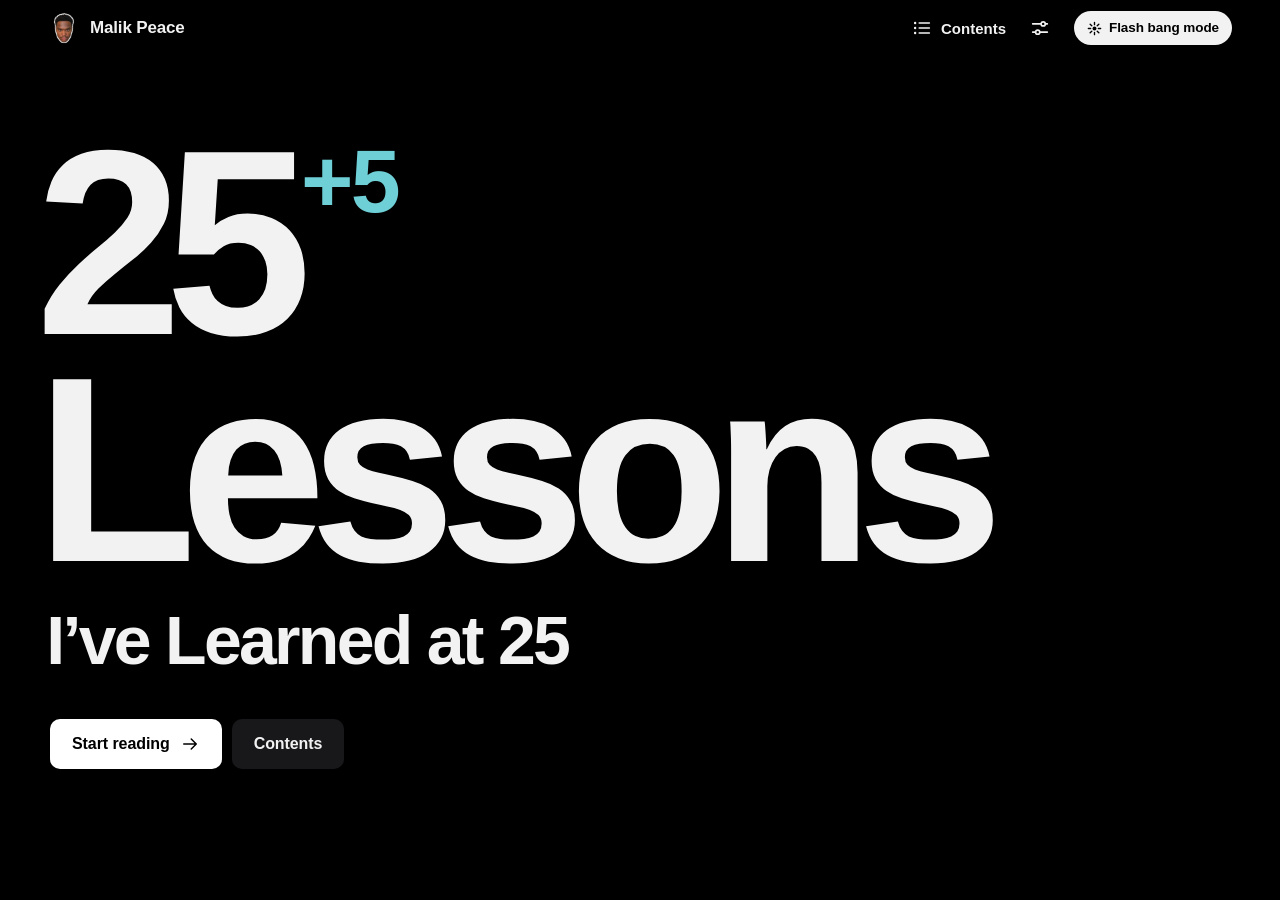
==== 25/index.html @ 9fee7d4c "Tools: 25+5 takes Memento's card, every card gets the same tile, and the email boxes hug Beehiiv's f" ====
<!DOCTYPE html>
<html lang="en" data-theme="dark" data-size="m" data-width="standard">
<head>
<meta charset="utf-8">
<meta name="viewport" content="width=device-width, initial-scale=1, viewport-fit=cover">
<meta name="theme-color" content="#000000" id="themeColor">
<meta name="color-scheme" content="dark light">
<meta name="description" content="25+5 Lessons I’ve Learned at 25">
<title>25+5 Lessons I’ve Learned at 25</title>
<style id="pageBg">@page { background: #000; }</style>
<meta property="og:title" content="25+5 Lessons I’ve Learned at 25">
<meta property="og:type" content="book">
<link rel="icon" href="data:image/svg+xml,%3Csvg xmlns='http://www.w3.org/2000/svg' viewBox='0 0 64 64'%3E%3Crect width='64' height='64' rx='14' fill='%23000'/%3E%3Ctext x='8' y='45' font-family='Arial' font-weight='700' font-size='34' letter-spacing='-2' fill='%23fff'%3E25%3C/text%3E%3Ctext x='44' y='26' font-family='Arial' font-weight='700' font-size='16' fill='%236fcfd6'%3E+5%3C/text%3E%3C/svg%3E">
<script>
(function () {
  var d = document.documentElement;
  d.className += ' js';
  try {
    var s = JSON.parse(localStorage.getItem('mp25-lessons-v1') || '{}') || {};
    if (localStorage.getItem('mp-theme') === 'light') { d.setAttribute('data-theme', 'light'); document.getElementById('themeColor').setAttribute('content', '#ffffff'); }
    if (s.size === 's' || s.size === 'l') d.setAttribute('data-size', s.size);
    if (s.width === 'wide') d.setAttribute('data-width', 'wide');
    var k = JSON.parse(localStorage.getItem('mp25-license') || 'null');
    if (k && k.key) d.className += ' paid';
  } catch (e) {}
})();
</script>
<style>
*, *::before, *::after { box-sizing: border-box; }

:root {
  --bg: #000;
  --ink: #f2f2f3;
  --text: #e6e6e9;
  --mid: #a7a7ad;
  --faint: #6f6f76;
  --line: rgba(255, 255, 255, 0.1);
  --line-2: rgba(255, 255, 255, 0.2);
  --soft: #0e0e10;
  --soft-2: #18181b;
  --soft-3: #242428;
  --num: #34343a;
  --accent: #6fcfd6;
  --accent-text: #6fcfd6;
  --accent-display: #6fcfd6;
  --on-accent: #000;
  --btn: #fff;
  --btn-hover: #e4e4e7;
  --on-btn: #000;
  --bar: rgba(0, 0, 0, 0.8);
  --sheet: #0f0f11;
  --scrim: rgba(0, 0, 0, 0.7);
  --sel: rgba(111, 207, 214, 0.32);

  --bar-h: 56px;
  --safe-t: env(safe-area-inset-top, 0px);
  --safe-b: env(safe-area-inset-bottom, 0px);
  --safe-l: env(safe-area-inset-left, 0px);
  --safe-r: env(safe-area-inset-right, 0px);
  --gut: clamp(20px, 5vw, 48px);
  --pl: max(var(--gut), var(--safe-l));
  --pr: max(var(--gut), var(--safe-r));
  --top: calc(var(--bar-h) + var(--safe-t));
  --ease-out: cubic-bezier(0, 0, 0.2, 1);
  --ease-in: cubic-bezier(0.4, 0, 1, 1);
  --font: Arial, "Helvetica Neue", Helvetica, sans-serif;
  color-scheme: dark;
}
html[data-theme="light"] {
  --bg: #fff;
  --ink: #0b0b0c;
  --text: #1d1d20;
  --mid: #5c5c66;
  --faint: #8b8b92;
  --line: rgba(0, 0, 0, 0.1);
  --line-2: rgba(0, 0, 0, 0.2);
  --soft: #f4f4f5;
  --soft-2: #ececee;
  --soft-3: #e2e2e5;
  --num: #dcdce0;
  --accent-text: #11808a;
  --accent-display: #1d9ba5;
  --btn: #000;
  --btn-hover: #26262a;
  --on-btn: #fff;
  --bar: rgba(255, 255, 255, 0.84);
  --sheet: #fff;
  --scrim: rgba(0, 0, 0, 0.3);
  --sel: rgba(111, 207, 214, 0.45);
  color-scheme: light;
}

/* bonus tier: teal means bonus */
:root { --num-bonus: #1f4b4f; --bonus-tint: rgba(111, 207, 214, 0.075); --bonus-tint-2: rgba(111, 207, 214, 0.13); --bonus-line: rgba(111, 207, 214, 0.3); }
html[data-theme="light"] { --num-bonus: #bfe3e6; --bonus-tint: rgba(17, 128, 138, 0.07); --bonus-tint-2: rgba(17, 128, 138, 0.12); --bonus-line: rgba(17, 128, 138, 0.3); }

html { --fs: 19px; }
html[data-size="s"] { --fs: 17px; }
html[data-size="l"] { --fs: 21.5px; }
@media (min-width: 900px) {
  html { --fs: 20px; }
  html[data-size="s"] { --fs: 18px; }
  html[data-size="l"] { --fs: 23px; }
}

html {
  background: var(--bg);
  -webkit-text-size-adjust: 100%;
  text-size-adjust: 100%;
  -webkit-tap-highlight-color: transparent;
  overflow-x: hidden;
  overflow-x: clip;
}
body {
  margin: 0;
  min-height: 100vh;
  min-height: 100svh;
  background: var(--bg);
  color: var(--text);
  font-family: var(--font);
  font-size: 17px;
  line-height: 1.5;
  -webkit-font-smoothing: antialiased;
  -moz-osx-font-smoothing: grayscale;
  overflow-x: hidden;
  overflow-x: clip;
}
::selection { background: var(--sel); }
a { color: inherit; }
button { font-family: var(--font); }
svg.i { fill: none; stroke: currentColor; stroke-width: 1.8; stroke-linecap: round; stroke-linejoin: round; flex: none; }
:focus-visible { outline: 2px solid var(--accent); outline-offset: 3px; }
[tabindex="-1"]:focus { outline: none; }
.sr-only { position: absolute !important; width: 1px; height: 1px; padding: 0; margin: -1px; overflow: hidden; clip: rect(0 0 0 0); white-space: nowrap; border: 0; }
html.sheet-open { overflow: hidden; }
html.theming, html.theming * { transition: background-color 0.25s var(--ease-out), color 0.25s var(--ease-out), border-color 0.25s var(--ease-out), box-shadow 0.25s var(--ease-out) !important; }

/* ---------- Top bar ---------- */
.bar {
  position: fixed; top: 0; left: 0; right: 0; z-index: 20;
  padding-top: var(--safe-t);
  background: var(--bar);
  -webkit-backdrop-filter: saturate(1.4) blur(20px);
  backdrop-filter: saturate(1.4) blur(20px);
  transition: transform 0.2s var(--ease-in), box-shadow 0.2s;
}
.bar.is-scrolled { box-shadow: 0 1px 0 var(--line); }
.bar.is-hidden { transform: translateY(-100%); }
.bar:not(.is-hidden) { transition-timing-function: var(--ease-out); }
html[data-view="cover"] .bar { background: transparent; -webkit-backdrop-filter: none; backdrop-filter: none; box-shadow: none; }
.bar-in {
  height: var(--bar-h); max-width: 1280px; margin: 0 auto;
  padding: 0 max(10px, var(--safe-r)) 0 var(--pl);
  display: flex; align-items: center; justify-content: space-between; gap: 12px;
}
.mark {
  font-weight: 700; font-size: 19px; letter-spacing: -0.045em; color: var(--ink);
  text-decoration: none; padding: 9px 8px; margin-left: -8px; border-radius: 8px; line-height: 1;
}
.mark sup { color: var(--accent-text); font-size: 0.56em; line-height: 0; position: relative; top: -0.05em; margin-left: 1px; letter-spacing: -0.02em; }
html[data-view="cover"] .mark { visibility: hidden; }
.bar-actions { display: flex; align-items: center; gap: 2px; }
.icon-btn {
  appearance: none; -webkit-appearance: none; border: 0; background: transparent; color: var(--ink);
  min-width: 44px; height: 44px; padding: 0 10px; border-radius: 10px;
  display: inline-flex; align-items: center; justify-content: center; gap: 8px;
  font-size: 15px; font-weight: 700; cursor: pointer; transition: background-color 0.15s;
}
.icon-btn:hover { background: var(--soft-2); }
.icon-btn svg { width: 22px; height: 22px; }
.icon-btn .lbl { display: none; }
@media (min-width: 640px) { .icon-btn .lbl { display: inline; } }
#barSave { display: none; }
html[data-view="lesson"] #barSave { display: inline-flex; }
#barSave[aria-pressed="true"] svg, .tool[aria-pressed="true"] svg { fill: var(--accent); stroke: var(--accent); }
.read-line {
  position: fixed; left: 0; right: 0; top: var(--safe-t); z-index: 21; height: 2px; pointer-events: none;
  background: var(--accent); transform-origin: 0 50%; transform: scaleX(0);
  opacity: 0; transition: opacity 0.2s;
}
html[data-view="lesson"] .read-line { opacity: 1; }

/* ---------- Views ---------- */
main { display: block; }
.js .view { display: none; }
.js .view.is-active { display: block; }
.js .lesson { display: none; }
.js .lesson.is-active { display: grid; }

/* ---------- Buttons ---------- */
.btn {
  appearance: none; -webkit-appearance: none; border: 0;
  display: inline-flex; align-items: center; justify-content: center; gap: 10px;
  min-height: 50px; padding: 0 22px; border-radius: 10px;
  font: 700 16px/1.1 var(--font); letter-spacing: -0.005em; text-decoration: none; cursor: pointer;
  background: var(--soft-2); color: var(--ink);
  transition: background-color 0.18s, color 0.18s, transform 0.15s var(--ease-out);
}
.btn:hover { background: var(--soft-3); }
.btn:active { transform: scale(0.98); }
.btn.primary { background: var(--btn); color: var(--on-btn); }
.btn.primary:hover { background: var(--btn-hover); }
.btn svg { width: 20px; height: 20px; }

/* ---------- Cover ---------- */
.js .v-cover.is-active { display: flex; }
.v-cover {
  min-height: 100vh; min-height: 100svh;
  flex-direction: column; justify-content: center;
  padding: calc(var(--top) + 32px) var(--pr) calc(max(48px, 10vh) + var(--safe-b)) var(--pl);
}
.cover-in { width: 100%; max-width: 1180px; margin: 0 auto; }
@media (max-width: 699px) { .v-cover { justify-content: flex-end; } }
.cover-title {
  margin: 0 0 0 -0.055em; color: var(--ink); font-weight: 700;
  font-size: clamp(76px, 24vw, 264px); line-height: 0.86; letter-spacing: -0.065em;
}
.ct-line { display: block; }
.ct-plus {
  color: var(--accent-display); font-size: 0.34em; line-height: 0; letter-spacing: -0.03em;
  vertical-align: baseline; position: relative; top: -1.36em; margin-left: 0.07em;
}
.ct-sub {
  display: block; margin-top: 0.34em; font-size: clamp(30px, 6.6vw, 68px);
  line-height: 1.02; letter-spacing: -0.04em; margin-left: 0.16em;
}
.cover-by { margin: clamp(22px, 3vw, 34px) 0 0; font-size: clamp(18px, 1.6vw, 21px); color: var(--text); }
.cover-by a, .intro-hello a { color: var(--ink); text-decoration: underline; text-decoration-color: var(--accent); text-decoration-thickness: 2px; text-underline-offset: 5px; }
.cover-cta { display: flex; flex-wrap: wrap; gap: 10px; margin-top: clamp(28px, 4vw, 44px); }
.cover-progress { margin-top: 24px; display: flex; align-items: center; gap: 14px; font-size: 15px; color: var(--mid); }
.cover-progress[hidden] { display: none; }
.cover-progress b { color: var(--ink); font-variant-numeric: tabular-nums; }
.cover-progress .track { width: 120px; margin: 0; }
.v-cover.enter .rise { animation: rise 0.3s var(--ease-out) both; animation-delay: var(--d, 0ms); }
.v-cover.enter .ct-plus { animation: plus 0.3s var(--ease-out) both; animation-delay: 300ms; }
@keyframes rise { from { opacity: 0; transform: translateY(18px); } }
@keyframes plus { from { opacity: 0; transform: translateY(10px); } }

/* ---------- Progress track ---------- */
.track { height: 4px; border-radius: 2px; background: var(--soft-3); overflow: hidden; }
.track i { display: block; height: 100%; background: var(--accent); transform-origin: 0 50%; transform: scaleX(0); transition: transform 0.4s var(--ease-out); }

/* ---------- Intro ---------- */
.intro-in {
  max-width: 820px; margin: 0 auto;
  padding: calc(var(--top) + clamp(48px, 16vh, 160px)) var(--pr) calc(80px + var(--safe-b)) var(--pl);
}
.intro-hello {
  margin: 0; color: var(--ink); font-weight: 400;
  font-size: clamp(26px, 3.4vw, 40px); line-height: 1.3; letter-spacing: -0.022em;
  text-wrap: pretty;
}
.intro-p { margin: 1.1em 0 0; max-width: 31em; font-size: clamp(19px, 1.9vw, 22px); line-height: 1.55; color: var(--text); text-wrap: pretty; }
.intro-hello + .intro-p { margin-top: 1.6em; }
.intro-cta { display: flex; flex-wrap: wrap; gap: 10px; margin-top: 44px; }

/* ---------- Lesson ---------- */
.v-lesson { font-size: var(--fs); --measure: 33em; }
html[data-width="wide"] .v-lesson { --measure: 41em; }
.stage {
  padding: calc(var(--top) + clamp(28px, 7vh, 72px)) var(--pr) calc(72px + var(--safe-b)) var(--pl);
  touch-action: pan-y pinch-zoom;
}
.l-grid { display: grid; grid-template-columns: minmax(0, var(--measure)); justify-content: center; }
.l-rail { display: flex; align-items: flex-end; gap: 14px; margin-bottom: clamp(16px, 2.6vw, 24px); }
.l-num {
  margin: 0 0 0 -0.06em; color: var(--num); font-weight: 700;
  font-size: clamp(92px, 25vw, 150px); line-height: 0.74; letter-spacing: -0.07em;
  font-variant-numeric: tabular-nums;
}
.l-section-wrap {
  display: flex; align-items: baseline; gap: 14px;
  margin: 0 0 clamp(28px, 5vw, 48px); padding-bottom: 18px; border-bottom: 1px solid var(--bonus-line);
}
.l-plus { color: var(--accent-display); font-size: clamp(38px, 6vw, 56px); font-weight: 700; line-height: 0.9; letter-spacing: -0.05em; }
.l-section { margin: 0; font-size: clamp(20px, 2.6vw, 28px); line-height: 1.2; font-weight: 400; letter-spacing: -0.01em; color: var(--accent-text); }
.l-section-wrap.arrive { animation: bonus-in 0.3s var(--ease-out) 0.08s both; }
.l-section-wrap.arrive .l-plus { animation: bonus-plus 0.3s var(--ease-out) 0.08s both; }
@keyframes bonus-in { from { opacity: 0; transform: translateY(12px); } }
@keyframes bonus-plus { from { transform: scale(0.8); } }
.is-bonus .l-num { color: var(--num-bonus); }
.l-tag {
  display: inline-flex; align-items: center; height: 28px; padding: 0 12px; margin-bottom: 2px; border-radius: 999px;
  background: var(--bonus-tint-2); color: var(--accent-text); font-size: 14px; font-weight: 700; line-height: 1; white-space: nowrap;
}
.l-title {
  margin: 0 0 clamp(28px, 4vw, 44px); color: var(--ink); font-weight: 700;
  font-size: clamp(32px, 6.4vw, 54px); line-height: 1.05; letter-spacing: -0.035em;
  text-wrap: balance;
}
.l-title.t-l { font-size: clamp(29px, 5.4vw, 46px); line-height: 1.08; }
.l-title.t-xl { font-size: clamp(26px, 4.4vw, 38px); line-height: 1.13; letter-spacing: -0.028em; }
.l-body { line-height: 1.7; color: var(--text); overflow-wrap: break-word; }
.l-body p { margin: 0 0 1.05em; text-wrap: pretty; }
.l-body strong { color: var(--ink); font-weight: 700; }
.l-body a { color: var(--ink); text-decoration: underline; text-decoration-color: var(--accent); text-decoration-thickness: 2px; text-underline-offset: 3px; overflow-wrap: anywhere; }
.l-body .lede { font-size: 1.2em; line-height: 1.45; letter-spacing: -0.01em; color: var(--ink); margin-bottom: 1.4em; }
.l-body .aside { margin: 1.5em 0; padding-left: 1.05em; border-left: 2px solid var(--line-2); color: var(--ink); }
.l-body .pull { margin: 1.35em 0; font-size: 1.26em; line-height: 1.34; letter-spacing: -0.015em; }
.l-body .sub-kicker { margin: 3em 0 0.5em; padding-top: 2.2em; border-top: 1px solid var(--line); font-size: 0.9em; line-height: 1.3; font-weight: 700; letter-spacing: -0.005em; color: var(--accent-text); }
.l-body .sub-title { margin: 0 0 1.1em; color: var(--ink); font-size: 1.75em; line-height: 1.1; letter-spacing: -0.03em; font-weight: 700; }
.l-body .pull-h { margin: 1.2em 0 1.3em; font-size: 1.5em; line-height: 1.2; letter-spacing: -0.02em; color: var(--ink); font-weight: 700; }
.l-body .md-list { list-style: none; margin: 0 0 1.05em; padding: 0; }
.l-body .md-list li { display: grid; grid-template-columns: 1.7em minmax(0, 1fr); margin: 0 0 0.7em; }
.l-body .md-list li:last-child { margin-bottom: 0; }
.l-body .li-n { color: var(--accent-text); font-variant-numeric: tabular-nums; }
.l-body hr.beat, .end-in hr.beat { border: 0; height: 0; margin: 0; padding: 0; }
.l-body hr.beat { margin-top: 2.1em; }
.end-in hr.beat { margin-top: 2.4em; }

@media (min-width: 1100px) {
  .l-grid { grid-template-columns: 1fr minmax(0, var(--measure)) 1fr; column-gap: clamp(40px, 4vw, 72px); }
  .l-section-wrap { grid-column: 2; grid-row: 1; }
  .has-marker .l-rail, .has-marker .l-main { grid-row: 2; }
  .l-rail {
    grid-column: 1; justify-self: end; align-self: start;
    position: sticky; top: calc(var(--top) + 40px);
    flex-direction: column; align-items: flex-end; gap: 16px; margin: 10px 0 0;
  }
  .l-num { font-size: clamp(120px, 10vw, 168px); margin: 0; }
  .l-main { grid-column: 2; }
}

/* lesson footer */
.l-foot { margin-top: clamp(36px, 6vw, 60px); }
.l-foot .l-main { border-top: 1px solid var(--line); padding-top: 28px; font-size: 16px; }
.l-actions { display: flex; flex-wrap: wrap; gap: 10px; }
.mark-btn { min-width: 200px; }
.mk { width: 22px; height: 22px; fill: none; stroke: currentColor; stroke-width: 1.8; overflow: visible; }
.mk circle { transition: fill 0.2s var(--ease-out), stroke 0.2s var(--ease-out); }
.mk-tick { stroke-dasharray: 14; stroke-dashoffset: 14; stroke-linecap: round; stroke-linejoin: round; transition: stroke-dashoffset 0.26s var(--ease-out) 0.06s; }
.mark-btn.is-read { background: var(--soft-2); color: var(--ink); }
.mark-btn.is-read:hover { background: var(--soft-3); }
.mark-btn.is-read .mk circle { fill: var(--accent); stroke: var(--accent); }
.mark-btn.is-read .mk-tick { stroke: var(--on-accent); stroke-width: 2.2; stroke-dashoffset: 0; }
.mark-btn.just-read .mk { animation: pop 0.3s var(--ease-out); transform-origin: 50% 50%; }
@keyframes pop { 0% { transform: scale(0.7); } 60% { transform: scale(1.14); } 100% { transform: scale(1); } }
.tools { display: flex; gap: 8px; flex-wrap: wrap; }
.tool { padding: 0 16px; gap: 8px; }
.tool.just-saved svg { animation: pop 0.3s var(--ease-out); }
.note-dot { width: 6px; height: 6px; border-radius: 50%; background: var(--accent); display: none; }
.tool.has-note .note-dot { display: block; }
@media (max-width: 599px) {
  .mark-btn { flex: 1 1 100%; }
  .tools { flex: 1 1 100%; }
  .tool { flex: 1 1 0; padding: 0 10px; }
}
.note-panel { margin-top: 14px; }
.note-panel[hidden] { display: none; }
.note-panel.opening { animation: rise 0.22s var(--ease-out); }
.note-panel label { display: block; font-size: 15px; font-weight: 700; color: var(--ink); margin: 0 0 8px; }
.note-panel textarea {
  display: block; width: 100%; min-height: 132px; resize: vertical;
  border: 1px solid var(--line); background: var(--soft); color: var(--ink);
  border-radius: 12px; padding: 14px 16px; font: 17px/1.5 var(--font);
  transition: border-color 0.15s;
}
.note-panel textarea::placeholder { color: var(--faint); }
.note-panel textarea:focus { outline: none; border-color: var(--accent); }
.note-meta { display: flex; justify-content: space-between; gap: 12px; margin-top: 8px; font-size: 14px; color: var(--mid); min-height: 20px; }
.note-status { color: var(--accent-text); opacity: 0; transition: opacity 0.2s; }
.note-status.is-on { opacity: 1; }

.pager { margin-top: 36px; display: grid; gap: 10px; }
.next-card {
  display: grid; grid-template-columns: auto minmax(0, 1fr) auto; align-items: center; gap: 8px 16px;
  padding: 20px 22px 22px; border-radius: 16px; background: var(--soft); color: var(--ink); text-decoration: none;
  transition: background-color 0.18s, box-shadow 0.25s var(--ease-out);
}
.next-card:hover { background: var(--soft-2); }
.next-card.is-suggested { box-shadow: inset 0 0 0 1.5px var(--accent); }
.next-card.is-bonus-next { background: var(--bonus-tint); }
.next-card.is-bonus-next:hover { background: var(--bonus-tint-2); }
.next-card.is-bonus-next .nc-label, .next-card.is-bonus-next .nc-num { color: var(--accent-text); }
.nc-label { grid-column: 1 / -1; font-size: 15px; font-weight: 700; color: var(--mid); }
.nc-num { font-size: 34px; font-weight: 700; letter-spacing: -0.05em; line-height: 1; color: var(--faint); font-variant-numeric: tabular-nums; }
.nc-num:empty { display: none; }
.nc-title { font-size: clamp(19px, 2vw, 22px); font-weight: 700; letter-spacing: -0.02em; line-height: 1.22; }
.nc-arrow { width: 24px; height: 24px; transition: transform 0.2s var(--ease-out); }
.next-card:hover .nc-arrow { transform: translateX(3px); }
.prev-link {
  justify-self: start; display: inline-flex; align-items: center; gap: 10px;
  padding: 12px 8px; margin-left: -8px; border-radius: 10px;
  color: var(--mid); text-decoration: none; font-size: 15px; line-height: 1.35;
}
.prev-link:hover { color: var(--ink); }
.prev-link svg { width: 18px; height: 18px; }
.prev-link b { color: var(--ink); font-weight: 700; }

/* ---------- End ---------- */
.end-in {
  max-width: 1000px; margin: 0 auto;
  padding: calc(var(--top) + clamp(48px, 13vh, 130px)) var(--pr) calc(80px + var(--safe-b)) var(--pl);
}
.end-title { margin: 0 0 clamp(30px, 4.4vw, 52px) -0.04em; color: var(--ink); font-weight: 400; font-size: clamp(44px, 10.5vw, 120px); line-height: 0.95; letter-spacing: -0.05em; }
.end-text { margin: 0 0 1em; max-width: 30em; text-wrap: pretty; font-size: clamp(19px, 2vw, 23px); line-height: 1.55; color: var(--text); }
.end-final { margin: 1.5em 0 0.6em; max-width: 19em; color: var(--ink); font-weight: 400; font-size: clamp(26px, 3.6vw, 42px); line-height: 1.2; letter-spacing: -0.02em; text-wrap: pretty; }
.end-final .accent { color: var(--accent-text); }
.end-sign { margin: 0; font-size: clamp(19px, 2vw, 23px); color: var(--mid); }
.end-small { margin: 0 0 0.7em; font-size: clamp(18px, 1.8vw, 20px); line-height: 1.5; color: var(--text); overflow-wrap: anywhere; }
.end-small a { color: var(--ink); text-decoration: underline; text-decoration-color: var(--accent); text-decoration-thickness: 2px; text-underline-offset: 4px; }
.end-last { margin: 0; font-size: clamp(20px, 2.2vw, 26px); line-height: 1.4; color: var(--ink); }
.end-cta { display: flex; flex-wrap: wrap; gap: 10px; margin-top: 48px; }

/* ---------- Contents ---------- */
.contents-in {
  max-width: 1180px; margin: 0 auto;
  padding: calc(var(--top) + clamp(28px, 7vh, 72px)) var(--pr) calc(80px + var(--safe-b)) var(--pl);
}
.c-title { margin: 0; color: var(--ink); font-size: clamp(64px, 9vw, 96px); line-height: 0.95; letter-spacing: -0.055em; }
.c-title-plus { color: var(--accent-display); font-size: 0.42em; line-height: 0; letter-spacing: -0.03em; vertical-align: baseline; position: relative; top: -0.99em; margin-left: 0.05em; }
.c-progress { margin: 18px 0 0; font-size: 17px; color: var(--mid); }
.c-progress b { color: var(--ink); font-variant-numeric: tabular-nums; }
.c-side .track { margin-top: 12px; max-width: 320px; }
.tabs { display: inline-flex; gap: 4px; padding: 4px; margin-top: 28px; border-radius: 12px; background: var(--soft); }
.tab {
  appearance: none; -webkit-appearance: none; border: 0; background: transparent; color: var(--mid);
  display: inline-flex; align-items: center; gap: 8px; min-height: 44px; padding: 0 16px; border-radius: 9px;
  font: 700 15px/1 var(--font); cursor: pointer; transition: background-color 0.15s, color 0.15s;
}
.tab:hover { color: var(--ink); }
.tab[aria-pressed="true"] { background: var(--soft-3); color: var(--ink); }
.tab .count { color: var(--faint); font-variant-numeric: tabular-nums; }
.c-main { margin-top: 28px; }
.c-list { list-style: none; margin: 0; padding: 0; }
.c-list li + li { border-top: 1px solid var(--line); }
.row {
  display: grid; grid-template-columns: 2.1em minmax(0, 1fr) auto; align-items: center; gap: 14px;
  padding: 16px 12px; margin: 0 -12px; border-radius: 12px;
  color: var(--ink); text-decoration: none; transition: background-color 0.15s;
}
.row:hover { background: var(--soft); }
.row.is-current { background: var(--soft-2); }
.r-num { font-size: 22px; font-weight: 700; letter-spacing: -0.045em; color: var(--faint); font-variant-numeric: tabular-nums; line-height: 1; }
.row.is-current .r-num { color: var(--accent-text); }
.r-text { min-width: 0; }
.r-title { display: block; font-size: 18px; font-weight: 700; letter-spacing: -0.012em; line-height: 1.3; }
.r-note { display: block; margin-top: 6px; font-size: 15px; line-height: 1.45; color: var(--mid); overflow: hidden; display: -webkit-box; -webkit-line-clamp: 2; -webkit-box-orient: vertical; }
.r-state { display: flex; align-items: center; gap: 10px; color: var(--faint); }
.r-ic { width: 18px; height: 18px; display: none; }
.row.is-saved .r-ic-saved { display: block; fill: currentColor; color: var(--ink); }
.row.has-note .r-ic-note { display: block; }
.r-check { width: 22px; height: 22px; border-radius: 50%; box-shadow: inset 0 0 0 1.5px var(--line-2); display: grid; place-items: center; transition: background-color 0.2s, box-shadow 0.2s; }
.r-check svg { width: 14px; height: 14px; fill: none; stroke: var(--accent-text); stroke-width: 2.6; stroke-linecap: round; stroke-linejoin: round; opacity: 0; transition: opacity 0.2s; }
.row.is-read .r-check { background: var(--soft-3); box-shadow: none; }
.row.is-read .r-check svg { opacity: 1; }
.c-bonus { margin: 32px -8px 0; padding: 20px 20px 8px; border-radius: 16px; background: var(--bonus-tint); }
.c-bonus-head { display: flex; align-items: baseline; gap: 12px; margin: 0 0 8px; }
.c-plus { color: var(--accent-display); font-size: clamp(36px, 4vw, 44px); font-weight: 700; line-height: 0.9; letter-spacing: -0.05em; }
.c-group { margin: 0; font-size: clamp(19px, 2vw, 23px); line-height: 1.2; font-weight: 400; color: var(--accent-text); }
.c-bonus .c-list li + li { border-top-color: var(--bonus-line); }
.c-bonus .row:hover, .c-bonus .row.is-current { background: var(--bonus-tint-2); }
.c-bonus .r-num, .row.is-bonus-row .r-num { color: var(--accent-text); }
.c-panel[hidden] { display: none; }
.c-empty { padding: 28px 0; }
.c-empty p { margin: 0 0 6px; font-size: 17px; color: var(--mid); line-height: 1.5; }
.c-empty p:first-child { color: var(--ink); font-weight: 700; font-size: 20px; }
@media (min-width: 1000px) {
  .contents-in { display: grid; grid-template-columns: minmax(260px, 340px) minmax(0, 700px); justify-content: space-between; gap: 64px; }
  .c-side { position: sticky; top: calc(var(--top) + 40px); align-self: start; }
  .c-main { margin-top: 0; }
}

/* ---------- Sheets ---------- */
dialog.sheet {
  position: fixed; inset: auto 0 0 0; margin: 0 auto; padding: 0; border: 0;
  width: 100%; max-width: 560px; max-height: 88vh; max-height: min(88dvh, 760px); overflow: auto;
  background: var(--sheet); color: var(--ink); border-radius: 16px 16px 0 0;
  box-shadow: 0 -1px 0 var(--line), 0 -24px 60px rgba(0, 0, 0, 0.45);
}
dialog.sheet::backdrop { background: var(--scrim); }
dialog.sheet[open] { animation: sheet-up 0.26s var(--ease-out); }
dialog.sheet[open]::backdrop { animation: fade-in 0.26s var(--ease-out); }
dialog.sheet.is-closing { animation: sheet-down 0.18s var(--ease-in) forwards; }
dialog.sheet.is-closing::backdrop { animation: fade-out 0.18s var(--ease-in) forwards; }
@keyframes sheet-up { from { transform: translateY(100%); } }
@keyframes sheet-down { to { transform: translateY(100%); } }
@keyframes fade-in { from { opacity: 0; } }
@keyframes fade-out { to { opacity: 0; } }
@keyframes pop-in { from { opacity: 0; transform: translateY(8px) scale(0.98); } }
@keyframes pop-out { to { opacity: 0; transform: translateY(6px) scale(0.98); } }
.sheet-in { padding: 10px 20px calc(22px + var(--safe-b)); padding-left: max(20px, var(--safe-l)); padding-right: max(20px, var(--safe-r)); }
.sheet-grab { width: 36px; height: 4px; border-radius: 2px; background: var(--line-2); margin: 0 auto 6px; }
.sheet-head { display: flex; align-items: center; justify-content: space-between; gap: 12px; margin-bottom: 6px; }
.sheet-head h2 { margin: 0; font-size: 22px; letter-spacing: -0.025em; color: var(--ink); }
.sheet-head .icon-btn { margin-right: -10px; }
@media (min-width: 720px) {
  dialog.sheet { inset: 0; margin: auto; height: fit-content; border-radius: 16px; box-shadow: 0 0 0 1px var(--line), 0 30px 80px rgba(0, 0, 0, 0.5); }
  dialog.sheet[open] { animation: pop-in 0.22s var(--ease-out); }
  dialog.sheet.is-closing { animation: pop-out 0.16s var(--ease-in) forwards; }
  .sheet-grab { display: none; }
  .sheet-in { padding: 20px 24px 24px; }
}
.set-row { display: flex; align-items: center; justify-content: space-between; gap: 16px; padding: 16px 0; border-top: 1px solid var(--line); }
.set-row:first-of-type { border-top: 0; }
.set-label { font-size: 16px; font-weight: 700; color: var(--ink); }
.seg { display: inline-flex; gap: 2px; padding: 3px; border-radius: 10px; background: var(--soft-2); }
.seg button {
  appearance: none; -webkit-appearance: none; border: 0; background: transparent; color: var(--mid);
  min-width: 48px; height: 44px; padding: 0 14px; border-radius: 8px;
  font: 700 15px/1 var(--font); cursor: pointer; transition: background-color 0.18s, color 0.18s;
}
.seg button:hover { color: var(--ink); }
.seg button[aria-pressed="true"] { background: var(--btn); color: var(--on-btn); }
.aa { font-weight: 700; line-height: 1; }
.aa-s { font-size: 13px; } .aa-m { font-size: 17px; } .aa-l { font-size: 21px; }
.set-width { display: none; }
@media (min-width: 760px) { .set-width { display: flex; } }
.set-reset { padding-top: 14px; border-top: 1px solid var(--line); }
.link-btn {
  appearance: none; -webkit-appearance: none; border: 0; background: none; color: var(--mid); cursor: pointer;
  font: 700 15px/1.2 var(--font); padding: 12px 0; text-decoration: underline; text-decoration-color: var(--line-2); text-underline-offset: 4px;
}
.link-btn:hover { color: var(--ink); }
.reset-confirm p { margin: 4px 0 14px; font-size: 16px; line-height: 1.45; color: var(--text); }
.reset-confirm[hidden] { display: none; }
.row-btns { display: flex; gap: 10px; }
.row-btns .btn { flex: 1 1 0; }

.share-img { display: block; width: 100%; max-width: 300px; aspect-ratio: 4 / 5; height: auto; margin: 8px auto 18px; border-radius: 12px; box-shadow: 0 0 0 1px var(--line); background: #000; }
.share-url { display: block; width: 100%; margin-top: 12px; padding: 12px 14px; border-radius: 10px; border: 1px solid var(--line); background: var(--soft); color: var(--ink); font: 16px/1.3 var(--font); }
.share-url[hidden] { display: none; }

/* ---------- Toast ---------- */
.toast {
  position: fixed; left: 50%; bottom: calc(22px + var(--safe-b)); z-index: 60;
  transform: translate(-50%, 12px); opacity: 0; pointer-events: none;
  background: var(--ink); color: var(--bg); font-weight: 700; font-size: 15px; line-height: 1.2;
  padding: 13px 18px; border-radius: 10px; white-space: nowrap; max-width: calc(100vw - 32px); overflow: hidden; text-overflow: ellipsis;
  box-shadow: 0 10px 30px rgba(0, 0, 0, 0.35);
  transition: opacity 0.18s var(--ease-in), transform 0.18s var(--ease-in);
}
.toast.is-on { opacity: 1; transform: translate(-50%, 0); transition-timing-function: var(--ease-out); transition-duration: 0.22s; }

/* ---------- Round 3: PDF links, how to move, start here, more from me ---------- */
.print-only { display: none; }
.cover-pdf { margin: 20px 0 0; font-size: 15px; }
.cover-pdf a, .pdf-alt { color: var(--mid); font-weight: 700; font-size: 15px; text-decoration: underline; text-decoration-color: var(--line-2); text-underline-offset: 4px; }
.cover-pdf a:hover, .pdf-alt:hover { color: var(--ink); }
.c-pdf { display: flex; flex-wrap: wrap; align-items: center; gap: 10px 18px; margin: 20px 0 0; }
.nav-line { display: flex; gap: 10px; align-items: flex-start; max-width: 32em; margin: 22px 0 0; font-size: 15px; line-height: 1.5; color: var(--mid); }
.nav-line svg, .nav-hint svg { width: 20px; height: 20px; margin-top: 1px; color: var(--accent-text); }
.nav-hint-wrap[hidden] { display: none; }
.nav-hint {
  display: flex; gap: 10px; align-items: flex-start; margin: 0 0 clamp(22px, 4vw, 34px); padding: 12px 14px;
  border-radius: 12px; background: var(--soft-2); font-size: 15px; line-height: 1.45; color: var(--text);
}
.starts { margin-top: clamp(44px, 7vw, 64px); }
.starts-c { margin: 0 0 32px; }
.starts-title { margin: 0 0 14px; font-size: clamp(20px, 2.2vw, 24px); line-height: 1.2; letter-spacing: -0.02em; color: var(--ink); }
.starts-list { display: grid; gap: 8px; }
.start { border-radius: 12px; background: var(--soft); }
.start-q {
  appearance: none; -webkit-appearance: none; border: 0; background: transparent; color: var(--ink); cursor: pointer;
  width: 100%; min-height: 54px; padding: 14px 16px; border-radius: 12px; text-align: left;
  display: flex; align-items: center; justify-content: space-between; gap: 12px;
  font: 700 16px/1.3 var(--font); letter-spacing: -0.005em; transition: background-color 0.15s;
}
.start-q:hover { background: var(--soft-2); }
.start-q svg { width: 20px; height: 20px; color: var(--mid); transition: transform 0.22s var(--ease-out); }
.start-q[aria-expanded="true"] svg { transform: rotate(180deg); }
.start-panel { padding: 0 8px 8px; }
.start-panel[hidden] { display: none; }
.start-panel.is-open { animation: reveal 0.22s var(--ease-out); }
@keyframes reveal { from { opacity: 0; transform: translateY(-4px); } }
.start-link { display: grid; grid-template-columns: 2em minmax(0, 1fr); gap: 10px; padding: 10px 8px; border-radius: 10px; color: var(--ink); text-decoration: none; transition: background-color 0.15s; }
.start-link:hover { background: var(--soft-2); }
.start-n { font-weight: 700; color: var(--accent-text); font-variant-numeric: tabular-nums; font-size: 16px; line-height: 1.35; }
.start-t { font-size: 16px; line-height: 1.35; }

.more { margin-top: clamp(56px, 8vw, 88px); padding-top: clamp(28px, 4vw, 40px); border-top: 1px solid var(--line); }
.more-title { margin: 0 0 16px; color: var(--ink); font-size: clamp(24px, 3vw, 32px); line-height: 1.1; letter-spacing: -0.03em; }
.more-list { list-style: none; margin: 0; padding: 0; display: grid; gap: 10px; }
@media (min-width: 760px) { .more-list { grid-template-columns: 1fr 1fr; } }
.more-card {
  display: grid; grid-template-columns: minmax(0, 1fr) auto; gap: 6px 16px; height: 100%;
  padding: 18px 20px 20px; border-radius: 16px; background: var(--soft); color: var(--ink); text-decoration: none;
  transition: background-color 0.18s;
}
.more-card:hover { background: var(--soft-2); }
.more-name { font-size: 18px; font-weight: 700; letter-spacing: -0.015em; line-height: 1.25; }
.more-desc { grid-column: 1; font-size: 15px; line-height: 1.45; color: var(--mid); }
.more-arrow { grid-column: 2; grid-row: 1; width: 20px; height: 20px; color: var(--mid); transition: transform 0.2s var(--ease-out); }
.more-card:hover .more-arrow { transform: translate(2px, -2px); }
.more-discord { margin-top: 10px; display: flex; flex-wrap: wrap; align-items: center; justify-content: space-between; gap: 14px 20px; padding: 18px 20px; border-radius: 16px; background: var(--soft); }
.more-discord p { margin: 0; font-size: 15px; line-height: 1.45; color: var(--mid); }
.btn.discord { background: #5865F2; color: #fff; }
.btn.discord:hover { background: #4752c4; }
.end-cta { align-items: center; }
.end-cta .pdf-alt { margin: 0 8px 0 4px; }
.end-cta-gap { flex: 1 1 0; }

/* ---------- Print: the PDF ---------- */
@media print {
  @page { size: 8.5in 11in; margin: 0.8in 0.9in 0.85in; }
  html, body { background: var(--bg) !important; }
  *, *::before, *::after { -webkit-print-color-adjust: exact !important; print-color-adjust: exact !important; animation: none !important; transition: none !important; }
  .bar, .read-line, .toast, dialog, .l-foot, .cover-cta, .cover-progress, .cover-pdf, .intro-cta, .nav-line, .nav-hint-wrap, .starts, .end-cta, .v-contents, .js .v-contents { display: none !important; }
  .print-only { display: block !important; }
  .js .view, .js .view.is-active { display: block !important; opacity: 1 !important; transform: none !important; }
  .js .v-contents { display: none !important; }
  .js .lesson, .js .lesson.is-active { display: block !important; opacity: 1 !important; transform: none !important; }
  .stage, .intro-in, .end-in, .cover-in { padding: 0 !important; max-width: none !important; margin: 0 !important; transform: none !important; }
  .v-lesson { font-size: 12pt; --measure: 100%; }
  .l-grid { display: block !important; }

  .v-cover, .js .v-cover.is-active { display: flex !important; flex-direction: column; justify-content: flex-end; min-height: 0; height: 9.2in; padding: 0 0 0.3in; break-after: page; }
  .cover-title { font-size: 124pt; }
  .ct-plus { position: static; top: auto; vertical-align: top; line-height: 1; display: inline-block; margin-top: 0.36em; }
  .ct-sub { font-size: 38pt; }
  .cover-by { font-size: 15pt; }
  .cover-by a { text-decoration: none; }

  .toc { break-after: page; }
  .toc-title { margin: 0 0 14pt; color: var(--ink); font-size: 34pt; line-height: 1; letter-spacing: -0.05em; }
  .toc-title .c-title-plus { top: -0.99em; }
  .toc-bonus { margin: 8pt -6pt 0; padding: 7pt 6pt 4pt; border-radius: 8pt; background: var(--bonus-tint); break-inside: avoid; }
  .toc-bonus-head { display: flex; align-items: baseline; gap: 7pt; margin: 0 0 2pt; }
  .toc-plus { color: var(--accent-display); font-size: 17pt; font-weight: 700; line-height: 0.9; letter-spacing: -0.05em; }
  .toc-bonus .toc-n { color: var(--accent-text); }
  .toc-list { list-style: none; margin: 0; padding: 0; }
  .toc-list li { break-inside: avoid; }
  .toc-list a { display: flex; gap: 12pt; padding: 1.9pt 0; color: var(--ink); text-decoration: none; font-size: 9.8pt; line-height: 1.26; font-weight: 700; }
  .toc-n { flex: none; width: 20pt; color: var(--faint); font-variant-numeric: tabular-nums; }
  .toc-group { margin: 0; font-size: 11pt; font-weight: 400; color: var(--accent-text); }

  .v-intro { break-before: page; }
  .stage .nav-hint-wrap, .stage .nav-hint-wrap[hidden] { display: none !important; }
  .sr-only { display: none !important; }
  .intro-hello { font-size: 26pt; }
  .intro-p { font-size: 13pt; }

  .lesson { break-before: page; }
  .l-rail { position: static !important; display: flex !important; margin: 0 0 14pt !important; }
  .l-num { font-size: 104pt; line-height: 0.9; margin-left: -0.06em; }
  .l-title { font-size: 30pt; margin-bottom: 20pt; break-after: avoid; }
  .l-title.t-l { font-size: 25pt; }
  .l-title.t-xl { font-size: 21pt; }
  .l-section-wrap { margin-bottom: 22pt; padding-bottom: 10pt; }
  .l-plus { font-size: 32pt; }
  .l-section { font-size: 16pt; }
  .l-tag { height: 18pt; padding: 0 8pt; font-size: 9.5pt; }
  .l-body { line-height: 1.62; }
  .l-body p, .l-body li { orphans: 3; widows: 3; }
  .l-body h2, .l-body h3, .l-body .lede { break-after: avoid; }
  .l-body .sub-kicker { break-before: auto; }

  .v-end { break-before: page; }
  .end-title { font-size: 54pt; }
  .end-text, .end-small { font-size: 13pt; }
  .end-final { font-size: 22pt; }
  .end-sign { font-size: 13pt; }
  .end-last { font-size: 15pt; }
  .more { break-inside: avoid; margin-top: 34pt; padding-top: 20pt; }
  .more-title { font-size: 20pt; }
  .more-list { grid-template-columns: 1fr 1fr; gap: 8pt; }
  .more-card { padding: 11pt 13pt; border-radius: 10pt; }
  .more-name { font-size: 12pt; }
  .more-desc { font-size: 10pt; }
  .more-discord { margin-top: 8pt; padding: 11pt 13pt; border-radius: 10pt; }
  .more-discord p { font-size: 10pt; }
  .btn.discord { min-height: 0; padding: 7pt 12pt; font-size: 10.5pt; }
}


/* ---------- malikpeace.com shared look (2026-10-25): the homepage's top bar, Flash bang mode, white boxes ---------- */
/* white boxes with black text, like Memento; in Flash bang they turn black with white text */
:root { --box: #fff; --on-box: #0b0b0c; --box-mid: #5c5c66; --box-2: #ececef; --box-line: rgba(0, 0, 0, 0.1); --accent-on-box: #0f7c86; --field-box: #f2f2f4; }
html[data-theme="light"] { --box: #0b0b0c; --on-box: #f2f2f3; --box-mid: #a7a7ad; --box-2: #1d1d21; --box-line: rgba(255, 255, 255, 0.14); --accent-on-box: #6fcfd6; --field-box: #1b1b1e; }

/* the bar: "Malik Peace" back to the homepage, the book's own controls, Flash bang mode */
.bar { box-shadow: 0 1px 0 var(--line); }
.bar.is-scrolled { box-shadow: 0 1px 0 var(--line); }
.bar-in { gap: 0 18px; padding-right: var(--pr); }
.name { display: flex; align-items: center; gap: 10px; flex: none; font-weight: 700; font-size: 17px; letter-spacing: -0.01em; color: var(--ink); text-decoration: none; white-space: nowrap; }
.name img { width: 32px; height: 32px; object-fit: contain; flex: none; }
.book { flex: 1 1 auto; min-width: 0; display: flex; align-items: center; justify-content: space-between; gap: 8px; }
.book .mark { margin-left: 0; position: relative; }
.book .bar-actions { margin-right: -6px; }
.mp-acts { display: flex; align-items: center; gap: 8px; flex: none; }
.mp-act { display: inline-flex; align-items: center; gap: 7px; height: 34px; padding: 0 13px; border: 0; border-radius: 999px; font: 700 13.5px/1 var(--font); letter-spacing: -0.005em; cursor: pointer; text-decoration: none; white-space: nowrap; transition: transform .12s ease-out, background-color .2s ease-out, color .2s ease-out; }
.mp-act svg { width: 15px; height: 15px; flex: none; }
.mp-act:active { transform: scale(0.96); }
.mp-act.fb { background: var(--ink); color: var(--bg); }
.mp-act .lbl { display: inline-grid; justify-items: center; }
.mp-act .lbl > span { grid-area: 1 / 1; display: inline-flex; align-items: center; gap: 7px; }
html[data-theme="light"] .mp-act .lb-l, html:not([data-theme="light"]) .mp-act .lb-d { visibility: hidden; }
.mp-act:focus-visible { outline: 2px solid var(--accent); outline-offset: 2px; }
@media (min-width: 760px) {
  .book { padding-left: 18px; box-shadow: inset 1px 0 0 var(--line); }
  html[data-view="cover"] .book { box-shadow: none; }
}
/* phones: two rows, like the homepage (name and Flash bang, then the book's controls) */
@media (max-width: 759px) {
  :root { --bar-h: 100px; }
  .bar-in { height: auto; flex-wrap: wrap; padding: 0 var(--pr) 0 var(--pl); }
  .name { order: 1; height: 54px; }
  .mp-acts { order: 2; margin-left: auto; }
  .book { order: 3; flex: 1 1 100%; height: 46px; margin-top: -4px; }
  .book .mark { margin-left: -8px; }
  .mp-act { height: 32px; padding: 0 11px; font-size: 13px; }
}

/* switching modes: the homepage's circle out of the centre (site.css), colour fades off while it runs */
html.mp-swap *, html.mp-swap *::before, html.mp-swap *::after { transition: none !important; }
::view-transition-old(root), ::view-transition-new(root) { animation: none; mix-blend-mode: normal; }
html.mp-swap::view-transition-new(root) { animation: mp-orb .5s linear both; }
::view-transition { pointer-events: none; }
@keyframes mp-orb {
  0% { clip-path: circle(calc(6px + (71% - 2px) * 0.0000) at 50% 50%); }
  5% { clip-path: circle(calc(6px + (71% - 2px) * 0.0061) at 50% 50%); }
  10% { clip-path: circle(calc(6px + (71% - 2px) * 0.0134) at 50% 50%); }
  15% { clip-path: circle(calc(6px + (71% - 2px) * 0.0220) at 50% 50%); }
  20% { clip-path: circle(calc(6px + (71% - 2px) * 0.0323) at 50% 50%); }
  25% { clip-path: circle(calc(6px + (71% - 2px) * 0.0445) at 50% 50%); }
  30% { clip-path: circle(calc(6px + (71% - 2px) * 0.0590) at 50% 50%); }
  35% { clip-path: circle(calc(6px + (71% - 2px) * 0.0762) at 50% 50%); }
  40% { clip-path: circle(calc(6px + (71% - 2px) * 0.0968) at 50% 50%); }
  45% { clip-path: circle(calc(6px + (71% - 2px) * 0.1212) at 50% 50%); }
  50% { clip-path: circle(calc(6px + (71% - 2px) * 0.1502) at 50% 50%); }
  55% { clip-path: circle(calc(6px + (71% - 2px) * 0.1847) at 50% 50%); }
  60% { clip-path: circle(calc(6px + (71% - 2px) * 0.2258) at 50% 50%); }
  65% { clip-path: circle(calc(6px + (71% - 2px) * 0.2746) at 50% 50%); }
  70% { clip-path: circle(calc(6px + (71% - 2px) * 0.3327) at 50% 50%); }
  75% { clip-path: circle(calc(6px + (71% - 2px) * 0.4018) at 50% 50%); }
  80% { clip-path: circle(calc(6px + (71% - 2px) * 0.4839) at 50% 50%); }
  85% { clip-path: circle(calc(6px + (71% - 2px) * 0.5815) at 50% 50%); }
  90% { clip-path: circle(calc(6px + (71% - 2px) * 0.6977) at 50% 50%); }
  95% { clip-path: circle(calc(6px + (71% - 2px) * 0.8358) at 50% 50%); }
  100% { clip-path: circle(calc(6px + (71% - 2px) * 1.0000) at 50% 50%); }
}

/* the cards you act on are white boxes */
.next-card { background: var(--box); color: var(--on-box); }
.next-card:hover { background: var(--box-2); }
.next-card .nc-label, .next-card .nc-num, .next-card .nc-arrow { color: var(--box-mid); }
.next-card.is-suggested { box-shadow: inset 0 0 0 2px var(--accent); }
.next-card.is-bonus-next, .next-card.is-bonus-next:hover { background: var(--box); }
.next-card.is-bonus-next:hover { background: var(--box-2); }
.next-card.is-bonus-next .nc-label, .next-card.is-bonus-next .nc-num { color: var(--accent-on-box); }
.start { background: var(--box); }
.start-q { color: var(--on-box); }
.start-q:hover, .start-link:hover { background: var(--box-2); }
.start-q svg { color: var(--box-mid); }
.start-link { color: var(--on-box); }
.start-n { color: var(--accent-on-box); }
.more-card { background: var(--box); color: var(--on-box); }
.more-card:hover { background: var(--box-2); }
.more-desc, .more-arrow { color: var(--box-mid); }

/* ---------- paid: Lesson 1 is free, the rest wait behind the buy box ---------- */
.i.lk { width: 16px; height: 16px; color: var(--faint); }
html.paid .lk { display: none; }
html:not(.paid) .paid-only { display: none !important; }
html:not(.paid) .row.is-lockable .r-check { display: none; }
html.paid .foot-buy { display: none; }
.start-link .lk { align-self: center; justify-self: end; }
.start-link:has(.lk) { grid-template-columns: 2em minmax(0, 1fr) auto; }
.start-link .lk { color: var(--box-mid); }
.foot-buy { margin-top: 36px; }
.foot-buy[hidden] { display: none; }
.next-card[hidden] { display: none; }

.buy { background: var(--box); color: var(--on-box); border-radius: 16px; padding: clamp(22px, 3.4vw, 32px); font-size: 16px; line-height: 1.45; }
.buy-h { margin: 0; font-size: clamp(24px, 3vw, 30px); line-height: 1.1; letter-spacing: -0.03em; font-weight: 700; }
.buy-price { display: flex; align-items: baseline; gap: 10px; margin: 18px 0 6px; }
.buy-price b { font-size: clamp(48px, 7vw, 64px); line-height: 0.9; letter-spacing: -0.05em; font-variant-numeric: tabular-nums; }
.buy-price span { font-size: 15px; font-weight: 700; color: var(--box-mid); }
.buy-what { margin: 0 0 20px; color: var(--box-mid); }
.buy-go { display: flex; width: 100%; align-items: center; justify-content: center; gap: 10px; min-height: 54px; padding: 0 22px; border-radius: 12px; background: var(--on-box); color: var(--box); font: 700 17px/1.1 var(--font); text-decoration: none; transition: transform 0.15s var(--ease-out), opacity 0.15s; }
.buy-go:hover { opacity: 0.88; }
.buy-go:active { transform: scale(0.98); }
.buy-go svg { width: 20px; height: 20px; }
.buy-have { margin-top: 22px; padding-top: 20px; border-top: 1px solid var(--box-line); }
.buy-have label { display: block; margin: 0 0 10px; font-size: 15px; font-weight: 700; }
.buy-row { display: flex; gap: 8px; }
.buy-key { flex: 1 1 auto; min-width: 0; height: 48px; padding: 0 14px; border: 1px solid var(--box-line); border-radius: 10px; background: var(--field-box); color: var(--on-box); font: 16px/1 var(--font); letter-spacing: 0.02em; }
.buy-key::placeholder { color: var(--box-mid); letter-spacing: 0.04em; }
.buy-key:focus { outline: none; border-color: var(--accent-on-box); }
.buy-key.is-err { border-color: #e5484d; }
.buy-unlock { flex: none; height: 48px; padding: 0 18px; border: 0; border-radius: 10px; background: var(--box-2); color: var(--on-box); font: 700 15px/1 var(--font); cursor: pointer; transition: transform 0.15s var(--ease-out); }
.buy-unlock:active { transform: scale(0.97); }
.buy-unlock:disabled { opacity: 0.6; cursor: default; }
.buy-err { min-height: 0; margin: 8px 0 0; font-size: 14px; color: #d7352a; }
html[data-theme="light"] .buy-err { color: #ff6b62; }
.buy-err:empty { display: none; }
.buy-help { margin: 10px 0 0; font-size: 14px; color: var(--box-mid); }
.buy-mock { margin: 10px 0 0; padding: 8px 10px; border-radius: 8px; background: var(--box-2); font-size: 13px; color: var(--box-mid); }

/* the locked page: which lesson it is, then the buy box */
.js .v-lock.is-active { display: block; }
.lock-in { max-width: 680px; margin: 0 auto; padding: calc(var(--top) + clamp(40px, 10vh, 110px)) var(--pr) calc(80px + var(--safe-b)) var(--pl); }
.lock-num { display: flex; align-items: center; gap: 10px; margin: 0 0 14px; font-size: 16px; font-weight: 700; color: var(--mid); }
.lock-num svg { width: 18px; height: 18px; }
.lock-num:empty { display: none; }
.lock-title { margin: 0 0 clamp(26px, 4vw, 40px); color: var(--ink); font-weight: 700; font-size: clamp(30px, 5.6vw, 48px); line-height: 1.06; letter-spacing: -0.035em; text-wrap: balance; }
.lock-back { margin-top: 18px; }

/* ---------- More free tools ---------- */
.mft { margin-top: clamp(48px, 7vw, 72px); }
.mft-t { margin: 0 0 14px; font-size: 15px; font-weight: 700; color: var(--mid); letter-spacing: 0; }
.mft-list { display: grid; gap: 8px; }
@media (min-width: 760px) { .mft-list { grid-template-columns: repeat(3, minmax(0, 1fr)); } }
.mft-card { display: grid; grid-template-columns: minmax(0, 1fr) auto; gap: 4px 12px; padding: 16px 18px 18px; border-radius: 14px; background: var(--box); color: var(--on-box); text-decoration: none; transition: background-color 0.18s, transform 0.15s var(--ease-out); }
.mft-card:hover { background: var(--box-2); }
.mft-card:active { transform: scale(0.985); }
.mft-card b { font-size: 17px; letter-spacing: -0.015em; line-height: 1.25; }
.mft-card span { grid-column: 1; font-size: 14.5px; line-height: 1.4; color: var(--box-mid); }
.mft-card svg { grid-column: 2; grid-row: 1; width: 18px; height: 18px; color: var(--box-mid); transition: transform 0.2s var(--ease-out); }
.mft-card:hover svg { transform: translate(2px, -2px); }
@media (min-width: 1000px) { .contents-in > .mft { grid-column: 1 / -1; } }
@media print { .mft, .foot-buy, .v-lock { display: none !important; } }

@media (prefers-reduced-motion: reduce) {
  *, *::before, *::after { animation-duration: 1ms !important; animation-delay: 0ms !important; transition-duration: 1ms !important; transition-delay: 0ms !important; scroll-behavior: auto !important; }
}
</style>
</head>
<body>
<svg width="0" height="0" style="position:absolute" aria-hidden="true" focusable="false">
  <symbol id="i-list" viewBox="0 0 24 24"><path d="M9 6.5h11M9 12h11M9 17.5h11"/><path d="M4.5 6.5h.01M4.5 12h.01M4.5 17.5h.01" stroke-width="2.6"/></symbol>
  <symbol id="i-bookmark" viewBox="0 0 24 24"><path d="M6.5 3.75h11v16.5L12 16.4l-5.5 3.85z"/></symbol>
  <symbol id="i-sliders" viewBox="0 0 24 24"><path d="M4 7.5h9M18 7.5h2M4 16.5h3M12 16.5h8"/><circle cx="15.5" cy="7.5" r="2.25"/><circle cx="9.5" cy="16.5" r="2.25"/></symbol>
  <symbol id="i-x" viewBox="0 0 24 24"><path d="M6.5 6.5l11 11M17.5 6.5l-11 11"/></symbol>
  <symbol id="i-share" viewBox="0 0 24 24"><path d="M12 14.5V3.75M7.75 8 12 3.75 16.25 8"/><path d="M5.5 11.5v8.75h13V11.5"/></symbol>
  <symbol id="i-note" viewBox="0 0 24 24"><path d="M4.5 19.5h4l10.25-10.25a2.1 2.1 0 0 0-4-4L4.5 15.5z"/><path d="M13.5 6.5l4 4"/></symbol>
  <symbol id="i-right" viewBox="0 0 24 24"><path d="M4.5 12h15M13.5 6l6 6-6 6"/></symbol>
  <symbol id="i-left" viewBox="0 0 24 24"><path d="M19.5 12h-15M10.5 6l-6 6 6 6"/></symbol>
  <symbol id="i-link" viewBox="0 0 24 24"><path d="M10 14a4 4 0 0 0 5.66 0l3.1-3.1a4 4 0 0 0-5.66-5.66l-1.2 1.2"/><path d="M14 10a4 4 0 0 0-5.66 0l-3.1 3.1a4 4 0 0 0 5.66 5.66l1.2-1.2"/></symbol>
  <symbol id="i-down" viewBox="0 0 24 24"><path d="M12 4v11M7.5 10.5 12 15l4.5-4.5M5 20h14"/></symbol>
  <symbol id="i-swipe" viewBox="0 0 24 24"><path d="M4 12h16M8 8l-4 4 4 4M16 8l4 4-4 4"/></symbol>
  <symbol id="i-out" viewBox="0 0 24 24"><path d="M7.5 16.5l9-9M9.5 7.5h7v7"/></symbol>
  <symbol id="i-chat" viewBox="0 0 24 24"><path d="M5 5.5h14a1.5 1.5 0 0 1 1.5 1.5v8a1.5 1.5 0 0 1-1.5 1.5h-8.5l-4.5 3.5v-3.5H5A1.5 1.5 0 0 1 3.5 15V7A1.5 1.5 0 0 1 5 5.5z"/></symbol>
  <symbol id="i-chev" viewBox="0 0 24 24"><path d="M6.5 9.5l5.5 5.5 5.5-5.5"/></symbol>
  <symbol id="i-check" viewBox="0 0 24 24"><path d="M5.5 12.5l4.25 4.25L18.5 7.5"/></symbol>
  <symbol id="i-lock" viewBox="0 0 24 24"><rect x="5.25" y="10.5" width="13.5" height="9.75" rx="2"/><path d="M8.5 10.5V8a3.5 3.5 0 0 1 7 0v2.5"/></symbol>
</svg>

<header class="bar" id="bar">
  <div class="bar-in">
    <a class="name" id="siteName" href="https://malikpeace.com/"><img src="[data-uri]" alt="" width="32" height="32">Malik Peace</a>
    <div class="book">
    <a class="mark" id="wordmark" href="#cover" aria-label="Cover">25<sup>+5</sup></a>
    <div class="bar-actions">
      <button class="icon-btn" id="barSave" type="button" aria-pressed="false" aria-label="Save lesson"><svg class="i"><use href="#i-bookmark"/></svg></button>
      <button class="icon-btn" id="barContents" type="button" aria-label="Contents"><svg class="i"><use href="#i-list"/></svg><span class="lbl">Contents</span></button>
      <button class="icon-btn" id="barSettings" type="button" aria-label="Settings" aria-haspopup="dialog"><svg class="i"><use href="#i-sliders"/></svg></button>
    </div>
    </div>
    <div class="mp-acts"><button type="button" class="mp-act fb" data-flashbang aria-pressed="false"><span class="lbl"><span class="lb-l"><svg viewBox="0 0 20 20" aria-hidden="true"><path d="M10 1.8v3.1M10 15.1v3.1M1.8 10h3.1M15.1 10h3.1M4.2 4.2l2.2 2.2M13.6 13.6l2.2 2.2M4.2 15.8l2.2-2.2M13.6 6.4l2.2-2.2" stroke="currentColor" stroke-width="1.8" stroke-linecap="round"/><circle cx="10" cy="10" r="2.6" fill="currentColor"/></svg>Flash bang mode</span><span class="lb-d"><svg viewBox="0 0 20 20" aria-hidden="true"><path d="M10 1.8v3.1M10 15.1v3.1M1.8 10h3.1M15.1 10h3.1M4.2 4.2l2.2 2.2M13.6 13.6l2.2 2.2M4.2 15.8l2.2-2.2M13.6 6.4l2.2-2.2" stroke="currentColor" stroke-width="1.8" stroke-linecap="round"/><circle cx="10" cy="10" r="2.6" fill="currentColor"/></svg>Dark mode</span></span></button></div>
  </div>
</header>
<div class="read-line" id="readLine" aria-hidden="true"></div>

<main id="main">

<section class="view v-cover" id="v-cover" aria-labelledby="coverTitle">
  <div class="cover-in">
    <h1 class="cover-title" id="coverTitle" tabindex="-1"><span class="ct-line rise"><span class="ct-25">25</span><sup class="ct-plus">+5</sup></span> <span class="ct-line rise" style="--d:90ms">Lessons</span> <span class="ct-sub rise" style="--d:150ms">I’ve Learned at 25</span></h1>
    <div class="cover-cta rise" style="--d:260ms">
      <a class="btn primary" id="startBtn" href="#intro"><span id="startLabel">Start reading</span><svg class="i"><use href="#i-right"/></svg></a>
      <a class="btn" href="#contents">Contents</a>
    </div>
    <div class="cover-progress rise" id="coverProgress" style="--d:320ms" hidden>
      <div class="track"><i id="coverBar"></i></div>
      <span><b id="coverCount">0</b> of 30 read</span>
    </div>
    <p class="cover-pdf rise paid-only" style="--d:360ms"><a data-link="pdf" href="25-lessons.pdf" download>Download the PDF</a></p>
  </div>
</section>

<section class="print-only toc" aria-hidden="true">
  <h2 class="toc-title">25<span class="c-title-plus">+5</span></h2>
  <ol class="toc-list">
    <li><a href="#t1"><span class="toc-n">1</span><span class="toc-t">Comfort kills you slowly.</span></a></li>
    <li><a href="#t2"><span class="toc-n">2</span><span class="toc-t">Time flies, but it’s also incredibly slow.</span></a></li>
    <li><a href="#t3"><span class="toc-n">3</span><span class="toc-t">Put yourself first.</span></a></li>
    <li><a href="#t4"><span class="toc-n">4</span><span class="toc-t">You are going to suffer no matter what.</span></a></li>
    <li><a href="#t5"><span class="toc-n">5</span><span class="toc-t">Think. Think. Think about your life.</span></a></li>
    <li><a href="#t6"><span class="toc-n">6</span><span class="toc-t">Drinking is overrated. In my opinion, of course.</span></a></li>
    <li><a href="#t7"><span class="toc-n">7</span><span class="toc-t">95% of things do not matter nearly as much as you think.</span></a></li>
    <li><a href="#t8"><span class="toc-n">8</span><span class="toc-t">Music can completely change your mindset and state of being within seconds.</span></a></li>
    <li><a href="#t9"><span class="toc-n">9</span><span class="toc-t">Drink a gallon of water everyday</span></a></li>
    <li><a href="#t10"><span class="toc-n">10</span><span class="toc-t">Learn to be bored.</span></a></li>
    <li><a href="#t11"><span class="toc-n">11</span><span class="toc-t">If you want to find a good partner, don’t focus on looking nonstop for them. Focus on yourself so you have something to offer.</span></a></li>
    <li><a href="#t12"><span class="toc-n">12</span><span class="toc-t">The internet can drain your entire life or build your life, depending on how you use it.</span></a></li>
    <li><a href="#t13"><span class="toc-n">13</span><span class="toc-t">Compare yourself to others*</span></a></li>
    <li><a href="#t14"><span class="toc-n">14</span><span class="toc-t">Sleep and diet affect your mood, energy, and clarity more than anything else.</span></a></li>
    <li><a href="#t15"><span class="toc-n">15</span><span class="toc-t">Question everything and never take anything as gospel.</span></a></li>
    <li><a href="#t16"><span class="toc-n">16</span><span class="toc-t">Talk to strangers.</span></a></li>
    <li><a href="#t17"><span class="toc-n">17</span><span class="toc-t">Your morning dictates the rest of your day. Your days bleed into other days. So if you want to fix your days, fix your mornings.</span></a></li>
    <li><a href="#t18"><span class="toc-n">18</span><span class="toc-t">Break the cycle today or the loop will repeat tomorrow.</span></a></li>
    <li><a href="#t19"><span class="toc-n">19</span><span class="toc-t">Be kind to others no matter what.</span></a></li>
    <li><a href="#t20"><span class="toc-n">20</span><span class="toc-t">There is NO better feeling than making progress towards a worthy goal. It will kick you out of depression and give you energy you never knew you had</span></a></li>
    <li><a href="#t21"><span class="toc-n">21</span><span class="toc-t">Speaking negatively to yourself does nothing.</span></a></li>
    <li><a href="#t22"><span class="toc-n">22</span><span class="toc-t">Think about your death often, but don’t obsess over it.</span></a></li>
    <li><a href="#t23"><span class="toc-n">23</span><span class="toc-t">Learn. Learn. Learn, but also take action.</span></a></li>
    <li><a href="#t24"><span class="toc-n">24</span><span class="toc-t">You can feel emotions without having to act. Just because you feel something doesn’t mean you have to do something.</span></a></li>
    <li><a href="#t25"><span class="toc-n">25</span><span class="toc-t">Take your life seriously. Think about it. Question it. Pick a goal and make progress. It doesn’t need to be perfect, just consistent.</span></a></li>
  </ol>
  <div class="toc-bonus">
  <div class="toc-bonus-head"><span class="toc-plus">+5</span><h3 class="toc-group">BONUS 5 LESSONS</h3></div>
  <ol class="toc-list" start="26">
    <li><a href="#t26"><span class="toc-n">26</span><span class="toc-t">Simple, not easy.</span></a></li>
    <li><a href="#t27"><span class="toc-n">27</span><span class="toc-t">Have something to look forward to.</span></a></li>
    <li><a href="#t28"><span class="toc-n">28</span><span class="toc-t">You have a lot of time.</span></a></li>
    <li><a href="#t29"><span class="toc-n">29</span><span class="toc-t">Do things for two people: Your younger self and your older self.</span></a></li>
    <li><a href="#t30"><span class="toc-n">30</span><span class="toc-t">Learn about Money</span></a></li>
  </ol>
  </div>
</section>

<section class="view v-intro" id="v-intro" aria-label="Introduction">
  <div class="intro-in">
    <p class="intro-hello" id="introTitle" tabindex="-1">Hello, my name is Malik Peace. You most likely know me from YouTube.</p>
    <p class="intro-p">At the time of writing this, I have recently turned 25 years old. And since I am now halfway through my 20’s, I thought it would be useful to write down 25 lessons I’ve learned during this time and share them.</p>
    <p class="intro-p">But since you’re reading this beyond just the video, that means you actually get 30 lessons.</p>
    <p class="intro-p">So these are 30 lessons I’ve learned within this time and I hope are useful to you.</p>
    <p class="intro-p">Go at whatever pace you’d like and feel free to skip to whatever is most useful to you.</p>
    <p class="intro-p">enjoy :)</p>
    <div class="intro-cta">
      <a class="btn primary" href="#lesson-1" data-dir="1">Begin<svg class="i"><use href="#i-right"/></svg></a>
      <a class="btn" href="#contents">See all 30</a>
    </div>
    <p class="nav-line"><svg class="i" aria-hidden="true"><use href="#i-swipe"/></svg><span>Swipe or use the arrow keys to move between lessons. Tap Contents to jump to any lesson.</span></p>
    <section class="starts" aria-labelledby="startsIntro">
      <h2 class="starts-title" id="startsIntro">Start with the one you need</h2>
      <div class="starts-list" data-starts="intro"></div>
    </section>
  </div>
</section>

<section class="view v-lesson" id="v-lesson">
  <div class="stage" id="stage">
    <div class="nav-hint-wrap l-grid" id="navHint" hidden><p class="nav-hint l-main"><svg class="i" aria-hidden="true"><use href="#i-swipe"/></svg><span>Swipe or use the arrow keys to move between lessons. Tap Contents to jump to any lesson.</span></p></div>
    <article class="lesson l-grid" data-n="1" aria-labelledby="t1">
      <div class="l-rail"><p class="l-num"><span class="sr-only">Lesson </span>1</p></div>
      <div class="l-main">
        <h1 class="l-title" id="t1" tabindex="-1">Comfort kills you slowly.</h1>
        <div class="l-body">
          <p class="lede"><em>Comfort beyond a point begins to do more harm than good.</em></p>
          <p>When we enter our 20s, it’s usually the first time in our entire lives that we have freedom. We have more time than ever to think and do what we want (not literally, but you know what I mean). This means we now have a <strong>choice</strong> on how we can or can not spend our energy and time.</p>
          <p>This is <strong>good and bad.</strong></p>
          <p>This is good because it’s the first step of becoming an adult. At some point, you have to figure out what you want, why you want it, and how to get it. And being in control of one’s life is the first step to making this possible. Being able to make your own choices is incredibly important. And if used correctly, it can set you up for an amazing future.</p>
          <p>But for a lot of people, this is bad. Because we can fall into the trap of wanting to avoid discomfort and fall into pure unlimited comfort. This is because we humans naturally try to avoid discomfort at all costs and drown in comfort when we have the choice. And today in the modern world, it’s never been easier to choose to fall into pure comfort. This is what most people do.</p>
          <hr class="beat">
          <p>And for a while it’s cool! Stay up late. Eat whatever. Chill. Buy stuff. Scroll. Play video games. Do whatever you want. When you’re young, you feel invincible, and you basically are, and you don’t even feel as if you’re doing anything “bad”.</p>
          <p>But at some point, if you continue, this flips, and it’s no longer cool, and you’re going to feel <em>empty and unsatisfied</em>.</p>
          <p>Part of this is because of the <strong>hedonic treadmill.</strong></p>
          <p>Which basically means that we are always going back to a baseline level of happiness, no matter what happens.</p>
          <p>We can buy this thing, do this, go on this trip, talk to this person, eat this food, scroll scroll scroll, try x y or z, thinking in the moment it’s going to make us happy forever. It doesn’t. It makes us happy for a second or two, not forever. So we try to replace it with more and more stuff, trying to keep ourselves at a certain level of happiness.</p>
          <p>We trick ourselves into thinking the next thing we do is FINALLY going to be it, but it never is.</p>
          <p>And if we keep trying to reach this ideal “happiness goal”, with vapid, bullshit, cheap dopamine, instant gratification activities that you know aren’t benefiting you long term, it’s going to be a losing battle forever.</p>
          <hr class="beat">
          <p>For two big reasons:</p>
          <p>For one, it’s NEVER going to be enough. Speaking from personal experience. You’re going to keep trying to seek more and more comfort, trying to reach this perfect forever spot that doesn’t exist. You can shower yourself in every comfort, every pleasure for a year, and still end that year feeling as empty as ever. <strong>You are NEVER going to be 100% satisfied forever with any singular action.</strong></p>
          <p>And two, if you’re <strong>always</strong> comfortable, 99.6% of the time it means you’re <strong>not</strong> making progress towards anything useful or that you actually care about on a deeper level. Because the most important things require discomfort, at least in large parts, before you start reaping the rewards towards the end. There aren’t too many things that are worthwhile that come instantly and for free (there might be a couple, but it's not many).</p>
          <p>Too much comfort makes you soft. Too much comfort means you're not trying. It means you're not taking a risk; you’re just getting comfortable with mediocrity.</p>
          <p>(All of this depends on your life goals. If you want a simpler, chill, more predictable, fun, spontaneous life, then there’s nothing wrong with this at all! It truly depends on what you truly want.)</p>
          <p>The older you get, the more you’ll realize that, at some point, comfort is more of a nice-to-have, rather than something you should seek all the time. It’s a bonus to life and a long-term goal. Not something you should shower yourself with constantly, especially this early in life.</p>
          <p>I don’t want to sound like those people who say “YoUr 20’S aRe FoR bUIldInG” but your 20’s are the perfect time to build, if that truly is what you want to do with your life.</p>
          <hr class="beat">
          <p>Now, <strong>there’s absolutely nothing wrong with being comfortable inherently</strong>. I am not saying you should sleep on a cold floor every night and never do anything nice for yourself. That would be ridiculous. Enjoy the time period you live in; your ancestors would literally kill to be where you stand for one day. But like with anything, too much of it becomes bad.</p>
          <p class="pull"><strong>The dosage makes the poison.</strong></p>
          <p>We live in a time in which so much comfort surrounds us; we now have to actively avoid it if we want to achieve more.</p>
          <p>(<em>plus also, comfort literally kills you slowly, on a more physical level. If you’re constantly eating badly, not sleeping, and not working out, you’re quite literally dying slowly</em>)</p>
          <hr class="beat">
          <p>Being too comfortable can slowly creep up on you. Because it doesn’t feel like anything wrong is happening.</p>
          <p>First, it’s one day of doing nothing. Then another. Then a week. Maybe you get a burst of motivation and try hard at that thing you want to do for an hour. Then another week passes of doing nothing again. Then a month. Then a season. Then on and on. Then you look back and realize you had an entire year of nothing. Time you’ll never get back.</p>
          <p>But your 20’s are the one time in your life when you’re going to have the most energy and leverage to change your life however you want to. So if you waste it all trying to stay comfortable, it’s going to kill you slowly on the inside. You’re going to look back knowing you could’ve made so much more progress towards your goals, but instead you choose to be comfortable and do nothing. And the worst part is that it STILL isn’t enough.</p>
          <p>If you do this, you’re going to be in this limbo state of trying to be “happy” but also at the same time wanting to make progress, and be dissatisfied with your life because you’re neither.</p>
          <p>The time when I’ve personally made the most progress in my life and my goals is when I was actually the least comfortable. I was either sad, upset, angry, or just not in the best position.</p>
          <p>If you’re comfortable, it makes you not want to take action. Because to your brain, it’s reached the state it’s been trying to get to and sees no point in taking more action.</p>
          <p>If you’re uncomfortable, you’re going to try to take as much action as possible to stop being uncomfortable and go back to being comfortable.</p>
          <p>It’s a constant dance.</p>
          <p>But if you trick your brain into <strong>thinking</strong> you are comfortable by hijacking its reward centers with all the distractions we have surrounding us today, not only will you not be truly comfortable, but you’re also not taking action towards your goals.</p>
          <p>And you’re going to keep getting older, then you’re going to look up, realize you did nothing difficult, new, challenging, hard, meaningful.</p>
          <p class="aside"><em><strong>This is how people “waste their 20s”.</strong></em></p>
        </div>
      </div>
    </article>
    <article class="lesson l-grid" data-n="2" aria-labelledby="t2">
      <div class="l-rail"><p class="l-num"><span class="sr-only">Lesson </span>2</p></div>
      <div class="l-main">
        <h1 class="l-title" id="t2" tabindex="-1">Time flies, but it’s also incredibly slow.</h1>
        <div class="l-body">
          <p class="lede"><em>It’s slow during the day-to-day moments, but fast looking back. Having new experiences, creating meaningful memories, and challenging yourself slows down time.</em></p>
          <p>A lot of people say time flies, and… <em>meh</em>. Yes, but no.</p>
          <p>Sure, 5 years feels like it went by in 10 seconds if you sit here right now and try to summarize the past 5 years in 10 seconds. But I personally haven’t been in high school for 7 years now, and it feels like a long 7 years. I haven’t been 15 in over a decade, and it feels like a LONG time since I was 15. It doesn’t feel like years are passing by in minutes as some people say; they’re being a bit dramatic. But again, maybe I haven’t hit that threshold when time really speeds up yet.</p>
          <hr class="beat">
          <p>A big thing that actually does affect how fast we experience time is how we use it and what we do with it.</p>
          <p>And a lot of people feel as if a large part of their youth flies by because we waste a large part of it. This is generally due to distractions and being comfortable, like I mentioned before. And today, this is largely due to doomscrolling, screens, social media addiction, overstimulation, and other modern distractions.</p>
          <p class="pull"><strong>This boils down to time feeling fast because they’re not having new experiences.</strong></p>
          <p>A lot of people say time flies by because they’re not doing anything new or different. Which makes sense. Because when something new is happening, your brain is trying to learn as much as it can, so it’s taking its time to learn everything, feeling like time is slowing down.</p>
          <p>But if something unimportant or routine happens, your brain has no reason to spend resources trying to remember or soak it in, because it’s already done it in the past.</p>
          <p class="pull"><strong>There’s no new information to slow down and take in.</strong></p>
          <p>When you focus heavily on something, that’s when time seems to slow down because even though the same literal time is passing, you’re like a sponge and actually observing and absorbing everything about that moment.</p>
          <p>Think about those moments in your life whenever something big, important, or monumental was happening, good or bad. You can probably still remember those moments in good detail even years later. Because your brain noticed that this is important, for whatever reason, and basically was like “lemme take some time to write this down so I can remember it”.</p>
          <p>This is why presence is very, very important. Actually, stopping sometimes and soaking in the moments we live, even if they’re mundane. By doing that, you can literally extend your experience of life because you’re actually aware and experiencing more of your life.</p>
          <p>Not everyone can decide to turn their life into an adventure, so their brain always has something new to focus on. But you can still get the same effect by simply focusing on the smaller, simpler moments in life and expanding your consciousness into the moment.</p>
          <p>Not to sound too woo woo, but it’s true.</p>
          <p>Coffee, for example. A lot of people drink coffee daily. But very few people take time to listen to the sound of the beans being ground, smell the air mixed with coffee, the warm feeling on their fingertips, the complexities of the taste as it moves throughout your mouth, etc. But by doing that, they can have 100x more memories and appreciation of that moment rather than just chugging a coffee.</p>
          <p>The universe we live in is more complex than you can imagine. Every day we use magic. We are stardust that can speak. We are somehow able to be conscious that we’re conscious. Your brain is more complicated than any machine on earth.</p>
          <p class="pull"><strong>You existing at all is a miracle; there’s always something to soak in and appreciate, no matter where or when you are.</strong></p>
          <hr class="beat">
          <p>Anyways, there have been times when it feels like I’ve experienced the longest week ever. But then also times when a month would pass, and it feels like it was instant, and I remember almost nothing. Looking back, when things were slower, it was because I was more present and actively engaging in whatever was happening. And I was doing something new or fun or challenging or all the above.</p>
          <p>But those fast blurs of time happened when I was being super comfortable, I was in a rut, and did nothing but give into my instant pleasures. Doomscrolling, eating badly, staying up late, I’m not going to repeat myself again lol. The long list of shit we know is bad for us.</p>
          <p>These things feel cool in the moment, but don’t form any meaningful memories (At least not when you do them for the 239th time. Eating pizza, staying up late, scrolling is very fun and enjoyable the first couple of times, but like we talked about before, you get into a routine, and it’s no longer new, but just something you do. )</p>
          <p>Because of that, when we look back, we see… nothing. And feel like nothing happened. Because there’s nothing memorable to look back on.</p>
          <p>This is why doomscrolling is going to rob so many people of a meaningful life. Because it’s the biggest distraction we younger people have <strong>by far</strong>, it’s getting worse every year, and it’s going to take a huge chunk of our lives and give us memories of nothing but noise if we don’t do something about it.</p>
          <p class="aside"><em><strong>Also, if you wanna see where your time will go throughout your life, I made a free tool that people loved and say it’s changed the way they view their life. It’s free, and I hope it’s useful to you: <a href="https://malikpeace.com/audit" target="_blank" rel="noopener">https://Malikpeace.com/audit</a></strong></em></p>
          <p>As you get older and older, you get more and more into a routine; nothing really changes or surprises you anymore. You’re not growing. Your life has plateaued. The new things in life become more and more spaced out instead of happening every day like they used to when we were younger. When we were teenagers, almost every week, there was something new happening. In college, we’re meeting new people, going to events, and just don’t have a care in the world about anything else, making every new day truly new.</p>
          <p>And I can easily see how this gets worse and worse over time (time speeding up) as you have less and fewer new experiences. Unless you fixed this with intentional new experiences or presence.</p>
          <p>So, if you want time to “slow down” and, in a weird way, “get more life”, <strong>experience</strong> more life by doing different things and adding more variance and challenge into your life. If someone asks what you've been up to this past year and it's only a sentence, fix that. Make it a goal to make it a paragraph instead.</p>
          <h2 class="sub-kicker">This is a bonus lesson 2.1.</h2>
          <h3 class="sub-title">“You have time” is a myth.</h3>
          <p>If there is something you want to do, I highly recommend starting it now. It doesn’t mean you need to <strong>finish</strong> it now, but <strong>start</strong> it now. The longer you wait to start, the harder and harder it is going to get. I know people in my life who want to do a bunch of different things, but haven’t even started. And now, as they age and are approaching 30+, it's going to be nearly impossible for them to achieve that goal. Not because they can’t, but because the longer you wait, the harder it becomes to start.</p>
          <p>Think about it like this: whatever it is that you want to do is like a mountain. When you’re 20, that mountain is 100ft tall. It’s going to be hard to reach the summit no matter what, but if you start when you're 20, when you’re 25, you can be maybe 60 ft up that mountain if you’re focused.</p>
          <p>When you’re 30, the mountain is now 500ft tall, you have less time, and you have a 100lb vest on you. <strong>This doesn't mean you can't start the climb; it just means it's going to be harder than compared to when you were 20.</strong></p>
          <p>As you age, you get more responsibilities. And responsibilities slow you down from doing something different with your life. Of course, this depends on what it is you want to do, but if you have a wife/husband, kids, bills, debt, full-time job, declining health, stress, other commitments, etc. It’s a LOT harder to do something big and make a strong pivot in your life.</p>
          <p>Again, I do not want to make it seem like it’s impossible to do something. A lot of older people have been able to make a big change in their lives. But it would be dumb to say it’s not significantly harder and riskier the older you get.</p>
          <p>Also, real shit, you could die much sooner than you think.</p>
          <p>A lot of us can think, “oh i’m 20, that means I have 50+ years to live” no. There’s the median age IF everything goes well. That means you’re literally a 50% you’re not even going to make it to that age.</p>
          <p>You probably know people who have died at a young age. People who’ve gotten cancer and are forever changed. People who lose their limbs who are now limited in what they can do with their lives. If you don’t, I want you to know they exist.</p>
          <p>Just because you’re young doesn’t mean you’re going to see what it’s like to be old.</p>
          <p>You are here now; the next day is not guaranteed. You have time, yes, but you do NOT have forever. Even if you do have time, it doesn’t matter if you don’t do anything with it.</p>
          <p>Time stops for no one. As long as you keep breathing, time will continue to pass. And you WILL reach 30-40-50 one day if you’re lucky enough. Your 20’s are a small window of your life, please use it wisely.</p>
        </div>
      </div>
    </article>
    <article class="lesson l-grid" data-n="3" aria-labelledby="t3">
      <div class="l-rail"><p class="l-num"><span class="sr-only">Lesson </span>3</p></div>
      <div class="l-main">
        <h1 class="l-title" id="t3" tabindex="-1">Put yourself first.</h1>
        <div class="l-body">
          <p class="lede"><em>Think for yourself and stop letting others’ opinions influence your entire life.</em></p>
          <p>99.99% of people don’t think about you at all, or at least not nearly as much as you think. They have their own lives they’re living.</p>
          <p>When you’re in high school, you think everyone’s always looking at you and cares about your life. When you’re in college, you think the same way. But somewhere between 20 and 24 years old, you slowly start to realize <strong>nobody gives a fuck about you because they have other shit to worry about.</strong></p>
          <p>And even if someone does think about you, it doesn’t actually tangibly affect your life at all.</p>
          <p>And 99% of the time, the .1% of people who really think about you don’t have anything going on within their own life, so they’re going to try to focus on something else other than themselves, which is you. Which still does not affect your life.</p>
          <p>If you want to have a simple way of figuring out how much people think about you, ask yourself, how much of your mental energy and time is spent worrying about other people’s lives? Probably very little, if not at all.</p>
          <p>And once you realize that people don’t really care and it doesn’t matter if they care about you, it gives you more freedom to live your life on your own terms.</p>
          <p>This is important because whenever we are younger, our entire lives and personality are based on the people that we are around. To the point that we care more about what others think about us than what we think about ourselves. This is fine in the beginning as we’re kids, but some people never grow out of this and constantly are worried about what others think of them. This becomes a problem because they never learn who they are when nobody’s opinion is a factor.</p>
          <hr class="beat">
          <p>Only care about the opinions of the people you care about. Close friends, family, maybe people in your field who might actually tangibly affect your life. But even then, still, put yourself first.</p>
          <p>Because you are the only one who is ever going to live your one experience. Meaning you should have the final say on how your existence will go. Live for yourself, not others.</p>
          <p>This doesn’t mean be purely egotistical and never ever ever listen to what people say. But it means: listen to what other people say and what they think. Contemplate and incorporate it, but at the end of the day, decide what <strong>you</strong> want.</p>
          <p>What you don’t want to do is look back at the end of your life, realizing you were living for everyone else but yourself. This is one of the biggest regrets people have at the end. (Top 5 Regrets of the Dying by Bonnie Ware)</p>
          <p>A lot of people are afraid to think for themselves because they were punished in the past for doing so. And when you’re young, you are so heavily influenced by others around you, you don’t even know who you are until you’re much older. A lot of people don’t find out who they are until they’re 40+, and by then it’s too late, and you’re going to be filled with regret knowing you wasted half your life.</p>
          <p>If you’re young, you need to figure out who you are. If you don’t know who you are, create yourself.</p>
          <p>If these years are going to dictate the rest of your life<strong>, you have to make sure it’s for you.</strong></p>
          <p>Just don’t wait too long to figure out who you are, what you think, what your beliefs are.</p>
          <p class="pull"><strong>Remember you, not others. You.</strong></p>
        </div>
      </div>
    </article>
    <article class="lesson l-grid" data-n="4" aria-labelledby="t4">
      <div class="l-rail"><p class="l-num"><span class="sr-only">Lesson </span>4</p></div>
      <div class="l-main">
        <h1 class="l-title" id="t4" tabindex="-1">You are going to suffer no matter what.</h1>
        <div class="l-body">
          <p>So, you might as well get something from it.</p>
          <p>When I say suffer, I don’t wanna sound dramatic and act like you’re going to be chained up somewhere getting tortured or something. Nor do I want it to seem like every single second of existence is pure suffering and pain. But that being said –</p>
          <p>Everything is suffering.</p>
          <p>If you go to the gym, it hurts, and you’re suffering.</p>
          <p>If you don’t, you get unhealthy, and you’re suffering.</p>
          <p>If you don’t take a risk you’re suffering knowing you could’ve but didn’t.</p>
          <p>If you are taking a risk, you’re suffering from doubting yourself and dealing with uncertainty.</p>
          <p>If you’re on your phone 24/7 doing nothing, you’re suffering.</p>
          <p>If you’re grinding or really in the trenches, you’re suffering.</p>
          <p>There is nothing I can think of in which suffering isn’t attached in some way.</p>
          <p>Even with drugs, which are supposed to make you feel 100% bliss and no suffering, will make you suffer at some point.</p>
          <p>You can never fully 100% avoid it.</p>
          <hr class="beat">
          <p>Even if you somehow avoid suffering for a time, you’re going to adapt to the removal of suffering and suffer again. Because your brain is constantly looking for a problem to solve, even when things seem like they’re good. And once it finds a problem, this is going to cause suffering again, making it a constant of the human condition.</p>
          <p>Think about it like this. Imagine you were given every single thing you want right this second. A house, family, freedom, health, whatever. Imagine you were there for a week, a month, or a year. If you sit with that thought for a minute, you can probably already start to find problems with that situation. Showing that even if you were given everything, you would still find a way to suffer.</p>
          <p>Now I don’t see this as a bad thing per se, instead I see it almost like an equation.</p>
          <p>If suffering is going to happen no matter what, then I can expect it and ignore it. I can simply just look at the end result of what I want and then go get it without expecting a clean smooth path, because I know that no matter what, suffering is the cost.</p>
          <p>And also, when I am suffering, I don’t make myself feel bad about it.</p>
          <p>Sometimes when suffering, we can feel bad about suffering, which leads to more suffering. Then we suffer more suffering because we feel bad about suffering suffering and it’s this non-stop suffering loop.</p>
          <p>Simply just accepting it as a part of life and moving towards any way, is way more useful than trying to solve this impossible equation that’s part of being human.</p>
          <p>And I’ve been saying this for years: <strong>No matter what path you take in life, it’s going to be hard. Why not take the path that gives you the most at the end?</strong></p>
        </div>
      </div>
    </article>
    <article class="lesson l-grid" data-n="5" aria-labelledby="t5">
      <div class="l-rail"><p class="l-num"><span class="sr-only">Lesson </span>5</p></div>
      <div class="l-main">
        <h1 class="l-title" id="t5" tabindex="-1">Think. Think. Think about your life.</h1>
        <div class="l-body">
          <p>This is probably the most Important thing here, honestly. At least the top 3.</p>
          <p>Most people don’t think.</p>
          <p>Of course, they technically do, but not really on a deeper level. Especially for younger people in their 20s. We just don’t take any real time to think. Even though it’s THE most important time to think, ask questions, and figure out stuff, because depending on how you think will dictate whether or not your life moves up, down, left, right, or in circles.</p>
          <p>In my experience, most younger people don’t because we’re constantly distracted by our phones. When I was younger, it was sleep, school, sports, work, video games, and a lot of phone in the middle to fill the gaps. Almost zero <strong>time</strong> went to actually thinking about my life alone for hours with no other forms of stimulation to distract me, but I think it’s one of the most important things I’ve ever done in my entire life.</p>
          <hr class="beat">
          <p>Which is <strong>fucking</strong> crazy if you think about it. Think about your age right now, then multiply it by 8765. That’s how many hours there are in a year. This will tell you how many hours of your life you've lived so far. Then ask yourself, how many of those hours have been spent sitting alone with no other forms of stimulation, so you can think about your life?</p>
          <p>If you’re 20 right now that means you’ve been alive for 175,300 hours. Let’s say you’ve only thought about your life for a total of 3 hours over the course of your life, which honestly might be high for some people. That means you’ve spent 0.0017% of your life actually thinking about your life.</p>
          <p>Which is absolutely frightening, the first time I thought about it like this.</p>
          <hr class="beat">
          <p>Because when you think about your life, you’re examining it. And again, your brain looks for problems in everything and tries to solve those problems. So, when you look at your life, you’re bringing all the problems of your life on full display, giving you the chance to solve them.</p>
          <p>But it’s one of the most painful things you can do because it’s <strong>your life</strong>. It's different if we're looking at something we can turn away from, but we can't turn away from ourselves. We have to confront our lives.</p>
          <p>This is NOT easy. It’s very simple to just say “think about your life,” but it’s one of the most uncomfortable things any human can do, but necessary if you wanna get the most out of your existence. You can never expect to fix or change your life if you don’t do this.</p>
          <hr class="beat">
          <p>Sit down and just think.</p>
          <p>Figure out what YOU want.</p>
          <p>Why do you want what you want?</p>
          <p>How are you going to get what you want?</p>
          <p>Do you ACTUALLY care about what you think you want?</p>
          <p>What do you find meaningful?</p>
          <p>Why do you find it meaningful?</p>
          <p>Do you think life has meaning?</p>
          <p>Is everything meaningless?</p>
          <p>Do you believe there’s a God or no God?</p>
          <p>What does that mean to you?</p>
          <p>What goals do you have for yourself?</p>
          <p>Why are you pursuing them?</p>
          <p>If you keep pursuing them, where will it lead you?</p>
          <p>Do you want the end result of what you’re pursuing?</p>
          <p>What have you done with your life so far?</p>
          <p>Have you achieved anything?</p>
          <p>Are you happy? Are you sad? Are you fulfilled? Why? Why not?</p>
          <p>Why? Why anything?</p>
          <p>Who are you?</p>
          <p>And on and on and on.</p>
          <p>These questions are very, very uncomfortable, but if you run from them, you’ll run from your life.</p>
          <hr class="beat">
          <p>Even outside of just deep thoughts of your life, think about everything. Ask questions. Question everything. Think about your decisions beyond the immediate consequences of them.</p>
          <p>Become genuinely interested in existence itself. Remove distractions every now and then and just ponder. You get to be here only once, and you form so much more in-depth thinking when you stop and let your brain off the leash and just let it explore.</p>
          <p>Now you can get lost in your mind, so make sure you’re still doing stuff and not just thinking 24/7. But most people don’t even think deeper about their lives at all, outside of a passing thought, which is scary.</p>
          <p>Use your brain, it’s the most complex thing in the universe.</p>
        </div>
      </div>
    </article>
    <article class="lesson l-grid" data-n="6" aria-labelledby="t6">
      <div class="l-rail"><p class="l-num"><span class="sr-only">Lesson </span>6</p></div>
      <div class="l-main">
        <h1 class="l-title" id="t6" tabindex="-1">Drinking is overrated. In my opinion, of course.</h1>
        <div class="l-body">
          <p class="lede">You feel tired and awake at the same time and are more likely to react on your impulses.</p>
          <p>(This isn’t to put down anyone who drinks, not at all. Just my personal opinions and experience so far.)</p>
          <p>I’m one of the rare people who never drank before 21. I actually didn’t really try to drink until I was 22, I think. And I tried drinking because I was like, “Hey, I’m finally old enough to drink, let’s do it!”And it’s fine, I guess?</p>
          <p>It does feel nice because you feel relaxed and you don’t care about much. But you start to lose control. I never got super super drunk, but I can easily see how it can get bad very quickly because your judgement just takes a shit the more you drink.</p>
          <p>The best I can describe it, is to imagine the thoughts you have right now. You have 1000s. But there’s a little wall that’s stopping you from acting on and saying the thoughts in your mind. But as you drink, that wall gets lower and lower, and now suddenly every little thought and first action just happens because nothing is stopping it.</p>
          <p>This is when people typically warn you about drinking. Not that drinking itself is bad, but that too much of it can lead to problems.</p>
          <p>I am still incredibly new to drinking. I know there are different types of alcohol as well. I am 100% going to experience more as I get older. But I say it’s overrated, because I thought it was going to be some magical experience.</p>
          <p>But again, I’ve only drank maybe twice, so take what I say as a very small grain of salt, and do whatever you want, just stay safe.</p>
        </div>
      </div>
    </article>
    <article class="lesson l-grid" data-n="7" aria-labelledby="t7">
      <div class="l-rail"><p class="l-num"><span class="sr-only">Lesson </span>7</p></div>
      <div class="l-main">
        <h1 class="l-title" id="t7" tabindex="-1">95% of things do not matter nearly as much as you think.</h1>
        <div class="l-body">
          <p>You probably don’t remember anything you were worried about 5 years ago, and you won’t remember what you’re worried about now 5 years from now.</p>
          <p class="aside"><em>A quote I like a lot goes “I have known many a great troubles, most of which never happened”</em></p>
          <p>This has been an ever-increasing true statement in my life.</p>
          <p>I can’t say exactly what happened, but I was 19-20 when something happened. I don’t remember 100% what it was, but I know it had a lot of emotional buildup. I remember it being this thing I was worried about for a long time. Then the thing finally happened. And I remember right after, I stopped, stared off for a second, and just thought, “huh… That shit didn’t matter, did it?”</p>
          <p class="aside"><em>The fact that I can’t even tell you what that situation means shows that it truly didn’t matter.</em></p>
          <p>Over time, this has become a larger part of my reality. Most things don’t matter.</p>
          <p>Not saying NOTHING matters and there’s nothing to take seriously to put your focus on. But most things don’t and aren’t worth putting much attention on. Not only things like other people, politics, news and other things you can’t control, I even mean smaller things.</p>
          <p>Let’s say you lose your keys, for example. You could sit there and freak out and worry about it, or just stay calm and just find your keys. You are going to find your keys again within due time. And if stressing out about it isn’t going to help you find them, there’s simply no point in doing so.</p>
          <p>You can freak out and worry about anything if you choose to. But if it’s not going to make a difference in the situation, there’s no point. This doesn’t mean you’re going to situations when your brain is just going to freak out and stress; that’s normal. But 95% of situations, you are making the conscious choice to continue worrying about something that won’t matter 5 minutes later.</p>
          <hr class="beat">
          <p>Also, worrying about everything takes away energy you could put towards more useful things.</p>
          <p>I read Subtle Art of Not Giving a Fuck by Mark Manson years ago; I should probably read it again.</p>
          <p>But the biggest takeaway I got is: if you care about everything, you actually care about nothing. You only have a certain amount of “cares” or “fucks” to give. And if you give everything the same amount of attention, you’re telling yourself everything matters to you equally. And you remove how much care can be put on the things you actually care about.</p>
          <p>But if you sit down and actually think (remember the other lesson) about what you ACTUALLY care about and what ACTUALLY matters to you, you can remove the wasteful energy you’re putting into other things, and redirect it towards what you care about most. It saves you so much time and focus. And finally allows you to actually put the necessary amount of energy, focus, time, effort, power, etc. into the things you actually give a fuck about.</p>
          <p>Which generally is only like 5% of the things. The other 95% can be ignored.</p>
        </div>
      </div>
    </article>
    <article class="lesson l-grid" data-n="8" aria-labelledby="t8">
      <div class="l-rail"><p class="l-num"><span class="sr-only">Lesson </span>8</p></div>
      <div class="l-main">
        <h1 class="l-title t-l" id="t8" tabindex="-1">Music can completely change your mindset and state of being within seconds.</h1>
        <div class="l-body">
          <p>Use music as a supplement to life.</p>
          <p>I’m not religious personally, but music truly is a blessing.</p>
          <p>I’ve always enjoyed music, and as I’ve gotten older, my music taste has just widened. And I’ve grown to find a deeper and deep appreciation for music as time continues to pass. I don’t know how sound waves can influence the human mind this much, but it’s shocking to me, every time, how much the right sound, at the right tempo, at the right time, can completely change the way you think.</p>
          <p>Music has been used to get entire nations to round up. It’s been able to unite people across different language barriers. It’s been able to convey emotions better than almost any other form of expression. Music from eons ago can bring people alive today, back to when the music was first being produced.</p>
          <p>If you’re upset about something. There’s music. Unmotivated. There’s music. Want to think deeper. There’s music. Relax. Music. There’s not much I can’t think music can’t be used for.</p>
          <p>I recommend listening to multiple different types of music outside of the 2 genres you usually listen to. Music from different parts of the world and different languages. It unlocks so many different parts of your brain.</p>
          <p>I recommend using music as a tool. I’m sure a lot of people might not see it as a tool, but it truly can help you tangibly in your life. More specifically, when it comes to drive, motivation, and focus. Selectively listening to the right type of music for the right moment can give you a burst of energy to help you regain momentum again.</p>
          <p>Or even if you don’t use it as a tool, simply enjoy it. Enjoy all of it.</p>
          <p>It truly is a wonder of the world.</p>
        </div>
      </div>
    </article>
    <article class="lesson l-grid" data-n="9" aria-labelledby="t9">
      <div class="l-rail"><p class="l-num"><span class="sr-only">Lesson </span>9</p></div>
      <div class="l-main">
        <h1 class="l-title" id="t9" tabindex="-1">Drink a gallon of water everyday</h1>
        <div class="l-body">
          <p>I’ve been doing this every day since I was like 15. It’s a great habit.</p>
          <p>You feel better. You look better. You are simply healthier. You’re probably dehydrated, so just drink lots of water.</p>
          <p>I’m not going to make this a super long lesson just do it lol</p>
          <p>I remember years ago I had terrible skin. Like really bad acne. And I heard someone say to just drink a lot of water. So I did. And within a week, my acne went away by like 80-90%.</p>
          <p>This is one of the best habits I’ve kept with me for years</p>
          <p>I recommend getting a nice water bottle too. A lot of water bottles are different, and you’re probably going to like different types, but if you experiment and find one with a really good straw, it can help reinforce the habit in your brain.</p>
          <p>Of course, if you’re smaller, drink less. You probably don’t need a gallon of water a day if you’re a smaller girl. I’m a 6’1 guy, so I need a lot of water. Don’t drown.</p>
          <p>There’s zero downside to doing this. Water is the second most important thing your body needs, outside of oxygen.</p>
          <p>Drink water.</p>
        </div>
      </div>
    </article>
    <article class="lesson l-grid" data-n="10" aria-labelledby="t10">
      <div class="l-rail"><p class="l-num"><span class="sr-only">Lesson </span>10</p></div>
      <div class="l-main">
        <h1 class="l-title" id="t10" tabindex="-1">Learn to be bored.</h1>
        <div class="l-body">
          <p>If you constantly allow yourself to not be bored and replace it with overstimulation, you’re going to waste so so so much time, and you’re never going to be able to focus long term. The useful actions in life are typically “boring” when compared to other overstimulating things.</p>
          <p>A lot of our lives are spent drowning in overstimulation. We can barely turn a corner without seeing something flash or move or trying to get us to waste time. The biggest distraction we have of course, is our phones.</p>
          <p>Our phones are designed by billion-dollar companies that try to make you as addicted as possible to their products and services. Now, this isn’t a bad thing; it just means that the world is designed for you to waste time if you’re not careful.</p>
          <p>The device in your hands allows you to never have to face boredom anymore. You can always drown out your thoughts and decide at any moment to drown in stimulation instead.</p>
          <p>This is a problem because your brain is always going to chase the things that make it feel like it’s being rewarded, regardless of context. Meaning your phone will constantly chase being on your phone instead of making progress in other areas of your life because it feels more “boring” compared to your phone and other distractions.</p>
          <p>And when you finally put your phone down, the boring thing you were trying to avoid is still going to be there, but this time it’s going to be even harder to start because your brain is still thinking about the other, more “fun” things.</p>
          <p>This is the big reason a lot of people can’t focus. They’re WAY too overstimulated. If your brain gets used to being overstimulated, it’s not going to want to focus on anything boring and useful. And long term, it’s going to make it harder and harder to actually focus and get shit done.</p>
          <p>The only way to fix this is to train your brain to be okay with being bored for a bit. Show it, it’s not going to die, and it’s actually fun and enjoyable, not being fried 24/7.</p>
          <hr class="beat">
          <p>Sitting alone is boring. Thinking is boring. Working is boring. Planning is boring.</p>
          <p>But all of those things can improve your life exponentially and give you meaning and purpose, which is more “fun” than anything a screen can give you.</p>
          <p>I’ve also learned you adapt to boredom a LOT faster than you think.</p>
          <p>This is something that I feel like a lot of people should learn: Doing “hard” things aren’t hard forever. Because your brain adapts and enjoys it a lot faster than you think. Sure, you can’t fall in love with anything, but with almost anything that doesn’t kill you, your brain will get used it and start to enjoy it. And this takes maybe about… 5-15 minutes of actually locking in on a “boring” task.</p>
          <p>And once you start to get rewarded long-term by your actions of the “boring” task, it actually starts to become fun, but you need to keep going until you get there.</p>
          <p>Usually, the thought of something is a lot worse than actually doing it. Once you do it, you’ll realize it wasn’t even that bad, and you wasted a lot of time thinking about the bad part instead of just starting and doing it.</p>
          <p>And with being bored and starting to do stuff, once you start, you get into a flow. And you realize it’s not that bad, and you’re still alive. Not only are you alive, but if you actually enjoy the task, you feel alive as well.</p>
          <p>But it’s going to feel like you’re dying if you’re constantly frying your reward centers.</p>
          <p>Remove the overstimulating things from your life every now and then and learn to be bored.</p>
        </div>
      </div>
    </article>
    <article class="lesson l-grid" data-n="11" aria-labelledby="t11">
      <div class="l-rail"><p class="l-num"><span class="sr-only">Lesson </span>11</p></div>
      <div class="l-main">
        <h1 class="l-title t-xl" id="t11" tabindex="-1">If you want to find a good partner, don’t focus on looking nonstop for them. Focus on yourself so you have something to offer.</h1>
        <div class="l-body">
          <p>I don’t really give out relationship advice. Partly because I think it’s a bit awkward and weird. There’s a lot of nuance and I don’t see myself as a dating coach. But I’ve been in a 5-year-long term relationship that’s been near perfect in my 20’s. Which I think is pretty rare, especially in my age range.</p>
          <p>When I was younger, I didn’t just want a girlfriend; I needed a girlfriend. I felt like everyone around me was with someone, so I needed to do the same. I was always trying to get a girlfriend to the point I started settling and dating people I actually didn’t even like that much in hindsight. But the worst part is that I was spending more time worrying about other people than myself.</p>
          <p>After a breakup years ago, I was drained. And for a while, I gave up on constantly searching for someone. This is when I started to think about my life.</p>
          <p>Questions like: Who am I? What do I have? What am I doing with my life? Etc. Started to pop into my head.</p>
          <p>After I started to think about my life, I started to focus on my life. After I started to focus on my life, I improve my life. After I improved myself and my life, BOOM, I met the love of my life</p>
          <p>Could it have been luck? Idk maybe. I am very lucky.</p>
          <p>But I wouldn’t have been able to meet, attract, or form a long-term relationship if I didn’t first focus on myself. Before, I wasn’t mentally or physically there. I had no goals or any ambition. It would’ve been a repeat of the past and a waste of time.</p>
          <p>A lot of people spend too much time looking at everything else outside of themselves. But if you focus on yourself, you grow and become better. So now you have something to offer when you inevitably find someone. It’s going to make the relationship 10x better because of it.</p>
          <p>If you have nothing to offer nor even know what you’re doing with your life, pouring all your energy into another person (probably) isn’t the smartest thing to do.</p>
          <p>This doesn’t mean you gotta be a lone alpha wolf or whatever. It doesn’t mean grind and focus on yourself until you’re 35 or 40 before dating. But just make sure you’re good and stable first.</p>
          <p>Become the shit, and you’ll naturally attract someone who is the shit.</p>
        </div>
      </div>
    </article>
    <article class="lesson l-grid" data-n="12" aria-labelledby="t12">
      <div class="l-rail"><p class="l-num"><span class="sr-only">Lesson </span>12</p></div>
      <div class="l-main">
        <h1 class="l-title t-l" id="t12" tabindex="-1">The internet can drain your entire life or build your life, depending on how you use it.</h1>
        <div class="l-body">
          <p>This is something I think about more than anything right now.</p>
          <p>The internet is by far the most powerful invention the average human has access to. We can learn anything. See anything. Talk to anyone. Share. Consume. Whatever. The internet contains everything all the time. It truly is something special when you think about it.</p>
          <p>The internet, like most inventions in history, is just a tool. All tools do is give you leverage. And the internet gives the average person nearly unlimited leverage. And depending on how they use it it’s either going to be really good or really bad.</p>
          <p>There are people who use the internet to their advantage. They use it to actually learn, create something, produce something, improve themselves, encourage others, etc. They start a business and use all the information on the internet to tangibly affect their lives. They put their own message on the internet to reach more ears than kings did generations ago. It can be used 1000 different ways to benefit someone’s life.</p>
          <p>But then there are those who use the most powerful tool ever as a pure distraction, doing nothing but letting an algorithm drag them around. They spend all their time looking at news across the planet, worrying about people they’ll never meet with their own eyes, and are glued to a screen from the moment they wake up to the moment they fall asleep. They spend zero time actually learning anything useful or beneficial to their lives. Their experience with the internet is watching content, then forgetting it within seconds when they move to the next one. They consume consume consume while producing nothing in return. The most they’ve contributed to the growing body of human knowledge is arguing in a comment section.</p>
          <hr class="beat">
          <p>Now this doesn’t mean you need to only be on one side or the other; it’s more of a continuum. You’re never going to be a 100% productive person who only uses the internet for 100% information or whatever you call “productive”. You’re also probably not gonna be a complete brain-rotter who does nothing useful with the internet.</p>
          <p>So please don’t take it like I’m saying consuming is wrong. Of course, you’re going to consume, everyone does on the internet. Even the top people are going to sit down and watch content.</p>
          <p>But one thing I heard years ago, which I don’t wanna say “changed my life,” was: <strong>becoming a producer rather than a consumer.</strong></p>
          <p>It’s not that being a consumer is bad at all; it’s more of the idea that if that’s <strong>all</strong> you’re doing. That's a problem. If the only thing you do online is consuming, and you’re not producing anything or using what you’re consuming for something useful, that's bad. Because you’re wasting time and getting nothing back from your time.</p>
          <p>But again, this is within context. If you’re someone who doesn’t post on social media and you work hard and just want to consume some Mr. Beast, cool! It’s more about people who consume while also not working on their own goals.</p>
          <hr class="beat">
          <p>One thing I think about a lot is the future of the internet.</p>
          <p>Obviously, I use the internet, and I’ve been on the internet for years now. So I’ve seen how it’s changed over time.</p>
          <p>Today, we have AI. I know a lot of people don’t like it, but it’s one of those things when I’ve looked at it, and it feels like the internet 1.5. And it’s just going to make it easier and harder for people at the same time, as the internet did before when it came out.</p>
          <p>Easier than ever because now you can learn even more easily, and now AI can do things for you to benefit you in real life. It can synthesize so much information within seconds that can literally save you decades of your life if you had to learn and find out this information for yourself.</p>
          <p>But harder bc most people are not going to use it, and continue to consume and waste their time. And AI is going to make it easier for the people producing the content to keep wasting their time. The people who are using it are going to get ahead and are going to take what the people who aren’t using it want.</p>
          <p>It’s just what happens as things change.</p>
          <p>I know what it’s like to use the internet as a pure distraction.</p>
          <p>Earlier in my life, I used it as a pure distraction and to waste time and procrastinate. I would be up late and just consume consume consume and not remember any of it. Of course, I still do that every now and then because I’m human. But once you start to build and use it to your benefit, it actually becomes pretty fun and very enjoyable.</p>
          <p>Doesn’t mean you need to start an online business of anything like that. It doesn’t mean consuming content is bad and you should never watch anything to pass the time. But if you’re going to spend 10 hours a day looking at a screen, get something from it. And if you’re starting to put it above the things you know you should a doing, a break might be needed.</p>
          <p>A big lesson I’ve learned is to use the tools you have. The internet is the most powerful tool you have, and you would be a fool for not using it.</p>
          <p>Use the device in your hand. Don’t let it use you.</p>
        </div>
      </div>
    </article>
    <article class="lesson l-grid" data-n="13" aria-labelledby="t13">
      <div class="l-rail"><p class="l-num"><span class="sr-only">Lesson </span>13</p></div>
      <div class="l-main">
        <h1 class="l-title" id="t13" tabindex="-1">Compare yourself to others*</h1>
        <div class="l-body">
          <p>For a lot of people, they never do this and see this as a major red flag.</p>
          <p>But I think you should compare yourself to others with an *. You should compare only in certain areas of their lives in a useful and productive way that can improve your life. At least this has improved my life.</p>
          <p>Two extremes:</p>
          <p>If you compare yourself to everyone all the time and the people you obsessively compare yourself to are doing things you don’t even want to do, showing their edited perfect life on the internet, and you know you’re not going to take anywhere near the same level or kind of action as them to get to where they are… that’s stupid. Because you’re just going to feel bad and then constantly waste time comparing yourself to people you don’t even want to be like. You’re going to be comparing yourself to a fake version of a life that doesn’t exist, and no amount of effort/action, even if you took it, would get you there. It's a lose-lose situation.</p>
          <p>But on the other side, if you don’t compare yourself to anyone, you’re going to be very, very lost and typically won’t have that human pull to compete and become better than someone else. We are humans, we are social, we compare, we compete, and through comparison, we can see if someone is further or closer than us. If further, we want to improve and get better to catch up, and if this is done healthily, it can be extremely helpful and beneficial.</p>
          <p>This is why I say you should compare:</p>
          <p>Let’s say you wanna be an artist. If you NEVER compared your art to other people, then you have <strong>no</strong> idea if your art is even good. And unless you truly are, THAT GUY or THAT GAL, you’re probably not going to go far. Think of the person you might know who is doing their own thing, and it's really bad, but they don't know it's bad because they're "doing their own thing" and avoid looking at/learning from others.</p>
          <p>But, imagine if you did compare your art to other artists and learned different styles, techniques, etc. You’re going to progress so much further because you have 100 more inputs other than your own thoughts, which can be skewed.</p>
          <p>If you’re around the right group of people, or you have a role model you look up to, comparing yourself to them will help keep you in line and improve your progress 10 fold because you’re all competing (healthily) and improving along the way. And by comparing yourself to someone who’s ahead of you, you can better learn the lessons, principles, and actions that got them there, which can help you A LOT.</p>
          <p>Over the past several years, I’ve compared myself to people I want to be like so I can align my actions with theirs, so I can get closer to my goals. And this has actually materially changed my life.</p>
          <p>A lot of people say to compare yourself to who you were yesterday, which is true! Notice and appreciate your progress, of course. BUT comparing yourself to people ahead of or better than you can also benefit you. Compare yourself to yourself but also compare yourself to others you want to be like.</p>
          <p>Just make sure it’s useful, and you gain something.</p>
        </div>
      </div>
    </article>
    <article class="lesson l-grid" data-n="14" aria-labelledby="t14">
      <div class="l-rail"><p class="l-num"><span class="sr-only">Lesson </span>14</p></div>
      <div class="l-main">
        <h1 class="l-title t-l" id="t14" tabindex="-1">Sleep and diet affect your mood, energy, and clarity more than anything else.</h1>
        <div class="l-body">
          <p>As humans, we have emotions and energy crashes. For me, in my experience, I’ve realized this gets 20x worse if I don’t sleep right, my diet is shit, and I haven’t moved or worked out in weeks.</p>
          <p>This is very obvious, but it’s one of those things even I have to remind myself sometimes.</p>
          <p>Sleep. Diet. Exercise. (In my experience, this is the order of importance, but all three are important tbh)</p>
          <p>If you get a pizza at 11 pm and stay up till 3 am, I PROMISE you, your mood and energy are going to be shit the entire next day. You’re not gonna wanna do anything, you’re gonna be much more likely to give into bad actions, and just be much, much more likely to spiral into bad habits again.</p>
          <p>When you’re younger, this might not affect you as much. At 25 right now. I can do this sometimes and be fine. But, I 100% notice a difference between when I power through a day vs setting myself up for success.</p>
          <p>This is the 80/20 of feeling better and having more energy. If you’re not sleeping right or fueling your body correctly, the foundation is shit, and you’re much more likely to fall and fail. It’s very hard to build up if this isn’t even done.</p>
          <p>I thought this was bullshit until years ago, I actually tried it and stuck with it.</p>
          <p>Years ago, I wasn’t taking care of myself at all. I was barely even showering. But I started working out, sleeping better, and one morning, I remember I ate this homemade whole-grain bread avocado egg breakfast sandwich. And I promise you, idk it if it was timing, the room got brighter, and I couldn’t stop smiling for like 30s straight.</p>
          <p>It doesn’t take much.</p>
          <p>Remember, you are a biological machine; take care of yourself.</p>
        </div>
      </div>
    </article>
    <article class="lesson l-grid" data-n="15" aria-labelledby="t15">
      <div class="l-rail"><p class="l-num"><span class="sr-only">Lesson </span>15</p></div>
      <div class="l-main">
        <h1 class="l-title" id="t15" tabindex="-1">Question everything and never take anything as gospel.</h1>
        <div class="l-body">
          <p>As you learn things about the world and from different people, you’re going to learn stuff that contradicts. But also a lot of stuff that makes sense and is repeated over and over again. The things that are repeated over and over again are generally timeless principles that can be used without too much questioning or doubt. But the very specific stuff needs a lot more context and investigation, especially if it contradicts everything else you know.</p>
          <p>Use what’s useful and use what applies to you. Nobody is perfect, and very rarely are you going to find a source that’s 100% perfect for all time, forever.</p>
          <p>I’ve always been a questioner, and as I’ve gotten older, I’ve realized how much more important that gets. Never stop questioning.</p>
          <p class="aside"><em>Side note: Don’t be afraid to ask questions just to ask questions. <strong>He who asks a question is a fool for five minutes; he who does not ask a question remains a fool forever.</strong></em></p>
          <p>As I’ve gotten older and I continue to look at and learn from other people, either in the past, alive today, just humanity in general, I realize, 90% of people don’t know shit. And even people who do know something only get about 10-15% of it right.</p>
          <p>What I mean by that is not that humans aren’t smart and everyone’s stupid. No at all. But nobody <strong>really</strong> knows anything about the big ultimate questions of life stuff. The really big, deep questions of life. Which is a pretty scary thought when you realize that.</p>
          <p>People have ideas about life. Different philosophies, different ways of doing things. And there’s a LOT of overlap and things that you can learn. But nobody has it 100% figure out from top to bottom. Nobody even knows what we’re doing here at all. Exactly how we got here. Why we’re here. If there even is a why.</p>
          <p>Nobody knows the meaning of life, what’s gonna happen tomorrow, or if you should or should not do that thing. Nobody can tell you exactly what to do with your life.</p>
          <p>Everyone you see is just a kid playing an adult and came into this weird universe less than 100 years ago.</p>
          <p>It does not mean that people can’t be experts in a certain field. Of course, people know how to be doctors, mechanics, build spaceships, etc. And of course, you should listen to people in different fields who know what they’re talking about. If someone’s a millionaire, they probably know more about money than you, so you should listen to them. If someone’s been in a healthy 40+ year marriage, you should probably listen to them about how to fall in love.</p>
          <p>But a lot of people can start looking at different role models, especially online, who know a lot about one thing, so they start listening to them about <strong>everything</strong>. Sure, this person might know how to make money, but maybe their relationships suck. Yeah, this person can play the hell out of piano, but are they fulfilled? Yeah, sure, they're a really smart mathematician, but do they really know the meaning of life?</p>
          <p>Like, you wouldn’t listen to your doctor for advice on how to do a triple backflip on a BMX bike. Because that’s not their area of knowledge.</p>
          <p>If you wanna know/learn something, find people who know a good bit in that single area, take what works for you, and discard the rest. Try not to start listening to them on ANYTHING AND EVERYTHING and assuming EVERYTHING they say is perfect just because some parts are correct.</p>
          <p class="pull"><strong>Listen to people, contemplate it, sit on it, filter, take, and move on.</strong></p>
          <p>The second you start to listen 100% to one source or one person and stop questioning anything, is when it gets very dangerous very quickly.</p>
          <p>Learn something from everyone. Not everything from anyone.</p>
        </div>
      </div>
    </article>
    <article class="lesson l-grid" data-n="16" aria-labelledby="t16">
      <div class="l-rail"><p class="l-num"><span class="sr-only">Lesson </span>16</p></div>
      <div class="l-main">
        <h1 class="l-title" id="t16" tabindex="-1">Talk to strangers.</h1>
        <div class="l-body">
          <p>You’d be surprised how many people you can meet and form connections with by simply being genuinely interested in people around you.</p>
          <p>You can learn something from every single person you interact with. I mean this literally. You can either learn something new. Or learn something you shouldn’t do. Or learn something in more depth. Or get reinforced on what you already know. Regardless, you learned.</p>
          <p>I remember years ago, my mom once told me I was a very social, non-shy kid. I would always try to talk to people, always had a smile, and was just a nice, jolly ol’ boy. But at some point, that stopped, and I didn’t become reserved per se, but I would rather avoid people than talk to them. A clear chance would come to open up a conversation with someone, and I would kinda just turn away and try to avoid it if I could.</p>
          <p>But over the past several years, I have now tried to just talk to people. This has benefited my life greatly. And it’s so, so interesting talking to people. I’ve met new people and interacted with more strangers than I ever have in my life. I even met my girlfriend because of this new skill I learned, which wouldn’t have happened if I had continued to stay awkward and avoid conversation.</p>
          <p>A lot of people are scared to do it so I’ll give you a simple hack: <strong>Genuinely become interested in other people.</strong></p>
          <p>That’s it. If you talk to someone and you genuinely just want to know more about them, their lives, their history, their thoughts, it’s so much easier to talk and keep going.</p>
          <p>Because all talking really is, is relaying information. That’s it. You give them information. They give you information. Then back and forth, back and forth. And people <strong>love</strong> talking about things they care about. They love talking about themselves.</p>
          <p>You don’t even need to have a super long 30-minute conversation with people, but even just a quick, 10-second back and forth can spark something new. Plus, something about it feels very nice.</p>
          <p>I know we humans are social creatures, so there has to be some chemical getting released but something about it just feels super, super nice and calming.</p>
          <p>I looked it up lol. I think it’s <strong>oxytocin.</strong></p>
          <p>Plus, every friend and relationship you’ll ever have started with you guys as strangers. So don’t be afraid to talk to people. I can only add something to your life.</p>
        </div>
      </div>
    </article>
    <article class="lesson l-grid" data-n="17" aria-labelledby="t17">
      <div class="l-rail"><p class="l-num"><span class="sr-only">Lesson </span>17</p></div>
      <div class="l-main">
        <h1 class="l-title t-xl" id="t17" tabindex="-1">Your morning dictates the rest of your day. Your days bleed into other days. So if you want to fix your days, fix your mornings.</h1>
        <div class="l-body">
          <p>This is something I learned years ago from a book. I forget which one, but it’s something that is one of the most true statements I’ve ever heard and experienced.</p>
          <p>If you have a good morning, the rest of the day becomes 5 times easier by default. And if you have a good morning, you have a good day, if you have a good day, you have a good night, and a good night sets you up to have a good morning. Then the cycle repeats, and days just keep getting better and better and better. Then, before you know it, you keep having good days, and you realize you ended up having a good life.</p>
          <p>And if you want to have a good night, it mainly comes down to going to bed at the right time (probably like 9 or 10 pm, depending on your lifestyle) and not staying up late on your phone into the night.</p>
          <p>And to have a good morning, know what you want to do the night before, don’t get on your phone first thing in the morning, and when you wake up, get up. Try not to hit snooze and lie there and do nothing. It adds to much drag to the rest of the day</p>
          <p>I never thought I was a morning person until I started to go to bed on time and use my mornings productively. Now I actually look forward to the mornings, which is something I never thought I would say.</p>
          <p>Every day is the same day on repeat; start it off right, and it’ll help you finish strong.</p>
        </div>
      </div>
    </article>
    <article class="lesson l-grid" data-n="18" aria-labelledby="t18">
      <div class="l-rail"><p class="l-num"><span class="sr-only">Lesson </span>18</p></div>
      <div class="l-main">
        <h1 class="l-title" id="t18" tabindex="-1">Break the cycle today or the loop will repeat tomorrow.</h1>
        <div class="l-body">
          <p>Nothing changes if nothing changes. If you want to change something, don’t wait for change; make the change now.</p>
          <p>Remember: You don’t have forever to exist.</p>
          <p>And as you continue to exist, you realize that at some point, things don’t just magically warp and change. You actually have to DO something. And if you keep doing the same things, you’re going to get what you already have.</p>
          <p>I remember when I was younger, I had ideas about things I wanted to do, as most people do. But it wasn’t until I realized, oh shit, like I actually HAVE to do something about this for it to change, did I actually start taking actions for the change to happen.</p>
          <p>There’s a big difference between planning, hoping, and thinking vs actually executing.</p>
          <p>This is probably the most difficult concept to actually act on in the very beginning, because if you’ve never actually tried at anything or tried to change or become a different person, you don’t know what this even means. You don’t know what you’re doing when you do finally start, because it’s scary and daunting and your brain HATES change.</p>
          <p>If you’ve never actually done anything, you’re probably way too overwhelmed to start. This happens to most people and is why most people never start the path to change their lives.</p>
          <p>But if you actually want to change, you need to change. And the faster you change, the faster you’ll reap the rewards for making the change.</p>
          <p>A lot of people wait for motivation or some huge energy wave to get started. Which can help, and they will come, but they’re not reliably nor consistent. Meaning your progress is going to be inconsistent and random. Meaning it’s not going to get you anywhere long-term. Because to get anywhere long-term, progress can’t be random; it needs to be stable and consistent.</p>
          <p>A note I wrote down a long time ago and I keep coming back to is: <strong>Take action, then motivation follows</strong></p>
          <p>You’re never going to be in the perfect condition to start. <strong>Starting is the perfect condition.</strong> Take action, then motivation follows. Don’t wait for motivation before taking action, or your progress will be delayed by years. And you're training your brain to rely on motivation to take action, which will only get you so far.</p>
          <p>Having a 3-day burst, then stopping for 6 months, is simply not going to cut it.</p>
          <p>If you ever do want to change, the faster you can simply just start, even if it’s a small action, the better. Because if you continue not to change, it going to make it harder to change when you do try to start.</p>
          <p>And if you’re 18-19-20, it’s so much easier to change now vs when you get to 40. Of course, I’m not 40 yet, but I would imagine it’s pretty damn hard to start new habits and really change your life at 40 compared to 20.</p>
          <p>All actions are linked together. One action leads to the next. Bad habit cycles are very, very nefarious. If you want to change, you need to break the wheel and build a new one. But once you build the new wheel, it’s much easier to continue like the wheel before.</p>
          <p>But you need to actually make the change now, if you ever want to see it.</p>
        </div>
      </div>
    </article>
    <article class="lesson l-grid" data-n="19" aria-labelledby="t19">
      <div class="l-rail"><p class="l-num"><span class="sr-only">Lesson </span>19</p></div>
      <div class="l-main">
        <h1 class="l-title" id="t19" tabindex="-1">Be kind to others no matter what.</h1>
        <div class="l-body">
          <p>You don’t know what they’ve been through or their state of mind.</p>
          <p>Humans, at the end of the day, are trying their best. The actions people take are based on a long line of complex context, their environment, their state of mind at that moment, and a hundred other variables. But at any moment, all people do is what they can. So if someone messes up, ignore it. 99.9%, it’s not even that deep to begin with.</p>
          <p>If someone is mean to you, be kind in return.</p>
          <p>Plus, think about the times you’ve messed up. You’ve done some bad stuff. You’ve cut someone off in traffic. You’ve been in a bad mood and maybe said the wrong thing to someone. But you know that you didn’t mean it, you just did because of the circumstances at that time.</p>
          <p>The same thing goes for other people. Humans make mistakes and will continue to make mistakes until the end of time.</p>
          <p>Seek to understand the thought process of people and never judge them fully because you don’t know them fully.</p>
          <p>Plus, you gain nothing by being mean or disrespectful to people. It solves nothing.</p>
          <p>And, you never know how much a simple gesture can go. Someone can be having the shittiest day of their entire life, and one simple act of kindness could encourage them to keep going. It doesn’t take a lot to keep people going.</p>
          <p>Be the reason someone keeps going.</p>
        </div>
      </div>
    </article>
    <article class="lesson l-grid" data-n="20" aria-labelledby="t20">
      <div class="l-rail"><p class="l-num"><span class="sr-only">Lesson </span>20</p></div>
      <div class="l-main">
        <h1 class="l-title t-xl" id="t20" tabindex="-1">There is NO better feeling than making progress towards a worthy goal. It will kick you out of depression and give you energy you never knew you had</h1>
        <div class="l-body">
          <p>In the past I would say I was pretty depressed. And I never really understood why. And I realized it was for 2 big reasons:</p>
          <ol class="md-list"><li><span class="li-n">1.</span> <span class="li-t">I wasn’t taking care of myself for shit. I wasn’t showering, working out, sleeping, eating right, and I was balding. Not because of age but because of unhealthy choices.</span></li><li><span class="li-n">2.</span> <span class="li-t">The things I was doing daily, I didn’t care about it and it felt empty because it wasn’t going anywhere I cared about.</span></li></ol>
          <p>And over the years, as I’ve been able to focus on my goals, figure out my own path, talk and learn from others. I’ve realized that people mainly want two things: <strong>Freedom and Meaning.</strong></p>
          <p>We want freedom. We want to feel in control of our lives, and then we want to have control over our meaning and feel like we’re doing or building towards something bigger than ourselves. And people get very depressed when they feel like they have no freedom or say over their own life, and what they’re doing daily has no meaningful purpose or end.</p>
          <p class="aside"><em>Depression happens when they find no meaning in the suffering of life.</em></p>
          <p>As I talked about before in another lesson, life is always going to be suffering in some way, shape, or form. BUT humans find happiness, fulfillment, drive, whatever, despite the suffering when the suffering means something to the individual person.</p>
          <p>If you’re just going through the motions, mandatorily suffering daily, and you feel like it’s useless, pointless, see no end, and know you won’t get anything from it continuing, that’s when things can get bad very quickly.</p>
          <p>Imagine someone said they’re going to punch you in the face and then take all your money. Shitty deal. But then, if someone said they’re going to punch you in the face but give you all the money in the world for yourself and your family and generations to come, plus you would live for 1000 years in paradise, however you choose, whatever, it becomes a lot different.</p>
          <p>Because yes, it’s still the same suffering/pain, but it means something now.</p>
          <p>You will tolerate and move through the pain in life and even start to enjoy it, if the pain means something.</p>
          <hr class="beat">
          <p>And in my life, as I’ve experienced it so far, as well as what I’ve learned and observed. There is no better feeling than making progress towards a worthy goal.</p>
          <p>If you start making progress towards a goal that you actually care about, want to achieve, and feel like you need to achieve for your life to be complete, you will feel alive. Idk the best way to explain it yet, as it’s hard to put into words the emotion. I don’t want to call it happiness. It is happiness. But it’s not quite that simple either. Because a lot of people, when they think of happiness, they’re actually thinking joy. When you’re kicking your feet, smiling, and giggling 24/7. That’s definitely not it, but you feel as if you’re.. useful. You feel <strong>full</strong>. I’m 99% that’s what people mean by purpose.</p>
          <p class="aside"><em>I like to define happiness as this: You’re not always smiling, but a smile is never far away.</em></p>
          <hr class="beat">
          <p>Quick yap because I think this is super important:</p>
          <p>A lot of younger people try to be “happy” by giving into instant gratification activities and frying their brains with bullshit they don’t care about. They think happiness is actually joy and that the point of life is to amuse ourselves to death.</p>
          <p>Some people never break out of this stage. They do this forever. Constantly jumping from distraction to distraction and never building anything real or something they care about.</p>
          <p>But those who actually find some time to sit down and find that spark within them realize there’s more to life than this. More to life than comfort and distractions.</p>
          <p>So, then the next stage is they realize that chasing instant gratification doesn’t work. So they eliminate the bad habits, and they start taking care of themselves better physically and mentally. They go to the gym, sleep right, eat cleaner, etc. They keep doing this for a while, and now are in great shape and feel brighter about the future.</p>
          <p>Now that they have more energy, they can think more clearly about their lives. They definitely feel better overall, but something still feels empty. There’s still a hole. Something still feels off about life that can’t really be described easily.</p>
          <p>And from my experience, that hole people are trying to fill is <strong>meaning</strong>.</p>
          <p>Because day to day, they’re not doing the thing they actually want to do and/or it’s not building to anything they care about. Which is fine at certain points in life, because you have to do what you gotta do. You can’t typically just instantly do whatever you want. BUT, the issue is that their brain knows that long-term it’s going to put them on the path to what they want to do. It knows that every day isn’t building to something greater, there is no end, it’s only going to get worse, and there is no deeper meaning behind it.</p>
          <p>And if what you’re doing on a daily basis isn’t leading you to a bigger goal long term, it’s going to feel pointless and depressing.</p>
          <p>Lemme explain: At some point, you gotta do things you don’t wanna do. That’s normal and cool. But you are going to be miserable, lack energy, lack “happiness” if you wanna use that word, if you don’t actually care about it, and you ultimately at the end of the day find it meaningless and worthless.</p>
          <p>But even if you’re in a shitty position, if you know that if you continue, it’s building towards a big reward 1-2 years later, that can be enough to keep you going. If you know that while today or even tomorrow your actions might not yield results, if you know that the actions you’re taking today are a necessary step in becoming who you dream about becoming, it’s worth it.</p>
          <p>It’s the reason why, when guys typically have a family, they can work 10 hours+ a day doing something they hate. Because while the work does suck, they’re providing for their family. Their kids can do what they want and have a good upbringing. Their wife is happy and at peace. Or maybe even they love the art of whatever they’re doing, and over time, as they grow, they’re going to get more pay and more recognition. They can become the boss, manager, or CEO, and it’s something they’ve always wanted to do. Regardless of the reason, it’s a big goal that they actually care about that’s bigger than the actions themselves.</p>
          <p>Now imagine if there was nothing. No one to come home to. No reason. No purpose. No end. No goal. That’s depressing as fuck.</p>
          <p>And yeah, sure, you still can still do it, but your drive energy and “happiness” is going to be subpar. You could force yourself to do things you don’t want to do forever with no bigger meaning or purpose to it alone, but I imagine you don’t want to live your entire life as a slave.</p>
          <p class="pull"><strong>Progression towards a worthy goal is what the human mind feeds off of.</strong></p>
          <p>If you start making progress towards a worthy goal, you won’t be “happy” as most people think about it. But you will feel "happy" inside your heart and soul. It will give you this energy to push forward and allow you to get the most out of your life. In the end, this is what we’re going to look back on and remember. The moments when we were lost in the moments we care about most.</p>
          <hr class="beat">
          <p>I remember whenever I was in high school and college, I couldn’t understand how people could study long hours, stay after class, and just keep going and going, while I couldn’t study 10 minutes a week. It’s simply because they actually gave a fuck about what they were doing, and I didn’t. They have a goal. A reason. A why. A long-term bridge connecting their actions now to the future. Sure, they probably weren’t happy in the middle of a studying session, but they were able to keep going when they reminded themselves of why they started.</p>
          <p>Because of their reason why, they are able to drag themselves through the hard shit because they know it’s going to lead to something more important for them in the future.</p>
          <p>It’s just a reframe in their mind. Same action, different reason.</p>
          <p>If you want to be “happy,” don’t chase “happy”. Instead, find a goal, a big goal that you care about, and start making progress towards it. In my experience so far, this is much more fulfilling and is what true “happiness” is.</p>
          <p>This takes time, but it’s well worth it if you want to look back at your life and be proud of it.</p>
        </div>
      </div>
    </article>
    <article class="lesson l-grid" data-n="21" aria-labelledby="t21">
      <div class="l-rail"><p class="l-num"><span class="sr-only">Lesson </span>21</p></div>
      <div class="l-main">
        <h1 class="l-title" id="t21" tabindex="-1">Speaking negatively to yourself does nothing.</h1>
        <div class="l-body">
          <p class="lede"><em>There’s a difference between harsh honesty and unnecessary negativity. Avoid the latter.</em></p>
          <p>Naturally, we are our biggest critics. If you listen to anyone open up about their own self-talk, usually it’s not positive. A lot of the time, we beat ourselves up more than anyone else outside of ourselves. We can make art that we hate ourselves, but everyone else celebrates and loves.</p>
          <p>This is because we see all of our flaws that nobody else sees. We know every single little detail and then some. We know what we think. How hard we try. The amount of trial and error that goes into everything. Therefore, we see ourselves as incredibly imperfect. And because we have such a high goal we want to get to, the gap is massive and makes us look like we’re the worst humans ever in our minds. Even if we’re objectively far and close to our goals, we will never be satisfied if the goal post is always 1000 miles away, no matter how far we run.</p>
          <p>This self-doubt is going to happen and continue to happen no matter what, especially in the beginning of doing anything new.</p>
          <p>So, what I’ve learned for myself is: Do not speak to yourself TOO harshly.</p>
          <p>I think it’s good to be very honest and honestly be a bit skeptical instead of super over positive that you’re going to be a ripped millionaire in 3 months after not knowing anything about anything.</p>
          <p>But also, if you’re going to do something long-term, you need to be internally driven. You are the only one who’s going to be with you through every single step of the process. Meaning you <strong>NEED</strong> to be on your side. If you’re constantly fighting with yourself and tearing yourself down and kicking yourself in the balls, it’s simply not useful.</p>
          <p>You, of course, don’t want to be Mr. YES, and think everything is the most brilliant thought in the history of humanity, without challenging and questioning it, but don’t be your worst enemy either.</p>
          <p>Be like that teacher you had that was strict, but fair. And very, very hard to say they were a bad teacher. They might not have always come across as the nicest person, but they did care about you and brought the best out of you, even if it was uncomfortable at times.</p>
          <p>It takes time, but when you’re in the middle of the long process of doing something, you need to learn when to be encouraging and delusional but also be real, blunt, and realistic. This is a tough line to balance. But you need to be your own cheerleader for a while, especially in the beginning.</p>
          <p class="pull"><strong>Do not shoot yourself down before taking off.</strong></p>
        </div>
      </div>
    </article>
    <article class="lesson l-grid" data-n="22" aria-labelledby="t22">
      <div class="l-rail"><p class="l-num"><span class="sr-only">Lesson </span>22</p></div>
      <div class="l-main">
        <h1 class="l-title" id="t22" tabindex="-1">Think about your death often, but don’t obsess over it.</h1>
        <div class="l-body">
          <p>I started to really think about my death a lot whenever I was in college. I thought about it before, but never really in crazy detail. And when I finally did and started spiraling, I became a nihilist very quickly. And honestly, I still probably am.</p>
          <p>I don’t think anything will ultimately matter, but also so what?</p>
          <p>Just because it won’t matter one day, does that mean I shouldn’t do anything now?</p>
          <p>Even if meaning is an illusion, so what? I’m here, and this is literally all I’m ever going to have, so I might as well just… do stuff.</p>
          <p>If nothing matters, I can’t mess up. If nothing matters, then there are no rules; there’s no perfect way to live my life. If at the end of my life everything will be wiped away, then why stress out about small shit that doesn’t matter and isn’t going to make a difference?</p>
          <p>What if death isn’t even death and it’s actually the start of something new?</p>
          <p>What does death feel like?</p>
          <p>Do we experience death?</p>
          <p>If death is inexperience, then how will we experience it?</p>
          <p>What will happen when I have to experience non-experience for eternity?</p>
          <p>You can see how you can spiral and never ever stop. Because it doesn’t stop. It’s a bottomless pit you can stay in literally forever. Nobody knows what death is like. Nobody has any real answers to this. It’s a question that has been asked since the first human, and we still aren’t anywhere close to an answer.</p>
          <p>But I do think it’s good to think about your death, at least a little bit. And if you are going to think about death. Think about it. Feel it. Embrace it. Figure out what that means to you. THEN go DO something about it.</p>
          <p>Try not to be one of those people who become a useless nihilist and truly think nothing matters. Maybe they are right, but it’s simply not useful.</p>
          <p>We’re here now, that’s something, that’s everything, at least enjoy it with the time you have left.</p>
        </div>
      </div>
    </article>
    <article class="lesson l-grid" data-n="23" aria-labelledby="t23">
      <div class="l-rail"><p class="l-num"><span class="sr-only">Lesson </span>23</p></div>
      <div class="l-main">
        <h1 class="l-title" id="t23" tabindex="-1">Learn. Learn. Learn, but also take action.</h1>
        <div class="l-body">
          <p>Whenever I start my “self improvement” journey years ago, I started off by doing what a lot of people do, by reading hella books. I wanna say I read like over 20 in like 6 months or so and it got to the point when I was just reading and wasn’t even learning anymore.</p>
          <p>In the very beginning, it’s useful because I’m learning about a bunch of new things, and by learning these things, I can now apply them to other areas of my life, which is great! But at some point, you’re going to realize something. <strong>There’s a lot of repeated stuff.</strong></p>
          <p>After about 3-6 months of consuming everything related to self-improvement or mindset or whatever, you’re going to gain about 90% of the knowledge.</p>
          <p>A lot of the knowledge is based on people’s lives. And since humans are humans, a lot of us are going to live similar lives. Our lives are not exactly the same, but the same things are going to start popping up over and over again across all people.</p>
          <p class="pull"><strong>Repetition is not a problem.</strong></p>
          <p>Repeating stuff or relearning can be very useful, as we need to be reminded more than we need to be taught, and most of the time we don’t catch the lesson or sometimes need to be told in a slightly different way before it clicks. Like you didn’t learn the alphabet the very first time you ever heard it. You didn’t learn math just by trying for 10 seconds. You probably had to have heard it hundreds of times before it finally clicked. And the lessons from humans 1000 years ago, while simple, still take a lot of hearing again and again before we finally understand them.</p>
          <p><strong>But</strong> some people can get trapped here. Just listening, watching, and reading, but not actually doing anything to make progress in real life.</p>
          <p>This is cool for the first 6 months MAX. Maybe 3 months today, honestly. But after that, you need to start taking action and actually applying what you’re learning. Then, in between the gaps of you taking action, continuing to learn, re-listening/watching can be useful as it just drills it deeper and deeper into your mind. But don’t get caught in the trap of thinking learning is progress. It is progress, but only progress in loading the spring, not launching it.</p>
          <p class="pull"><strong>At the end of the day, action is truly ALL that matters.</strong></p>
          <p>You can have the best plan. Lay out your environment perfectly. Have the best iron mindset in the world, if you don’t actually do SHIT, it doesn’t matter at all.</p>
          <p>This is a very easy trap we can run into. It’s just procrastination and fear play dressing as progress.</p>
          <p>If you <strong>actually</strong> want to progress in <strong>anything</strong>, it will come down to actually taking action and doing something. If you don’t know what to do, learn what you do to do, then do what you have to do.</p>
          <p>Trying to learn every single step and plan is impossible.</p>
          <p>Walk then the road becomes clear.</p>
          <p class="pull"><strong>But perfectionism will keep you at step 1 till you die.</strong></p>
        </div>
      </div>
    </article>
    <article class="lesson l-grid" data-n="24" aria-labelledby="t24">
      <div class="l-rail"><p class="l-num"><span class="sr-only">Lesson </span>24</p></div>
      <div class="l-main">
        <h1 class="l-title t-xl" id="t24" tabindex="-1">You can feel emotions without having to act. Just because you feel something doesn’t mean you have to do something.</h1>
        <div class="l-body">
          <p>Whenever we’re young is when our emotions are at their highest. And it’s also when we don’t know what to do with them because they’re new and we’ve never actually dealt with them before. Like being sad and not knowing what to do with your life is normal, but the first time it happens, it feels like your life is over. It’s like being forced to sprint when you don’t even know how to walk.</p>
          <p>Over time, these emotions never go away, but you just kinda get used to them, and you’d better learn how to control and manage them. So now, when something happens, you don’t go crazy, freak out, and act like the end of the world is coming, but you can see it for what it is and be much more reasonable in your actions.</p>
          <p>For me, I’ve learned that just because I feel something doesn’t mean I need to act in accordance with it. Easier said than done, of course, but over time it’s been getting easier and easier. Whenever I feel something, my first thought is why and what this is trying to tell me, rather than acting on the emotion. If I can understand why I feel this way and what I can do to fix it, then I just do that.</p>
          <p>Emotions are generally signals from your brain based on stimuli. If you’re happy, there’s a reason. If you’re sad, there’s a reason. If you’re mad, there’s a reason. If you’re tired, there’s a reason. If you find the reason, you can control your emotions much better.</p>
          <p>And emotions are great! They make life have substance. But if you let them control your life, your life is going to be all over the place, because emotions are all over the place.</p>
          <p>Feel emotions, don’t let them dictate your actions without making sure you actually should or need to.</p>
          <p>The more you take action despite your emotions, the more powerful that muscle becomes, and you show yourself you’re not a slave to the chemicals in your brain.</p>
          <p class="pull"><strong>Oh, and remember: Fear is a mile wide but an inch deep.</strong></p>
          <p>I didn’t know where to put this quote but I find it very helpful ^</p>
        </div>
      </div>
    </article>
    <article class="lesson l-grid" data-n="25" aria-labelledby="t25">
      <div class="l-rail"><p class="l-num"><span class="sr-only">Lesson </span>25</p></div>
      <div class="l-main">
        <h1 class="l-title t-xl" id="t25" tabindex="-1">Take your life seriously. Think about it. Question it. Pick a goal and make progress. It doesn’t need to be perfect, just consistent.</h1>
        <div class="l-body">
          <h2 class="pull-h"><em><strong>Action x Consistency = Results</strong></em></h2>
          <p>If you can take one thing from this, it’s that.</p>
          <p>If you’re reading this far, I assume you want to get more out of your life. Great! I’ll save you a lot of time on the mindset end of all this stuff. Because it's repeated a lot and over time I realize it all basically comes down to a few things.</p>
          <p><strong>Take action, even if you don’t want to, and be consistent with that action over a long period of time until you start to get rewarded for that action. As you start to get rewarded, it makes it easier to continue and is actually fun.</strong></p>
          <p>Now, consistency is the most important part… Kinda. Like, action technically is the most important part, but doing that action over and over again is just as important. If you’re not going to be consistent, then action doesn’t really matter.</p>
          <p>Even if you’re not extreme, if you’re consistent in something for 5-10 years, it’s very hard for that thing not to become something massive. This is also why it’s very, very important to actually think about your life. Because at some point, you are going to be consistent with something for decades. And you don’t want to reach the end of those 5-10 years and realize you were consistent in something you don’t care about.</p>
          <p>You’re going to be consistent at something at some point; make sure it’s towards something worth it.</p>
          <p>Also, take your life seriously, but also not too seriously.</p>
          <p>Take it seriously because this is the only time you’re ever going to exist, and this is quite <strong>literally</strong> all you’ll ever have. You don't have time to worry about shit you don't care about. Your time is forever limited, and one day it's going to run out, and you’ll never get another second ever again. If you want to do something, do it now. The time between knowing what to do and when you actually do it is time you'll never get back. And you'll look back at your life with regret, looking at all the time you had the chance to do something, but just didn’t.</p>
          <p>But also, you’re going to die and at the end, none of this is going to matter one day.</p>
          <p>Everything you ever do, big or small, will one day be gone as if it never existed at all. You can send humans to another galaxy, and one day, humanity will forget who got them there. Nothing you do will last forever. The very ground you stand on today will be instead of the star in the sky in a few billion years.</p>
          <p>So while you’re here, take time to sit in silence. Read. Think. Pray. Meditate. Listen to music. Have deep conversations. Try. Challenge yourself. Actually, make sure you experience experience before it’s gone from you forever.</p>
          <p>Get the most out of your existence.</p>
        </div>
      </div>
    </article>
    <article class="lesson l-grid is-bonus has-marker" data-n="26" aria-labelledby="t26">
      <div class="l-section-wrap"><span class="l-plus" aria-hidden="true">+5</span><p class="l-section">BONUS 5 LESSONS</p></div>
      <div class="l-rail"><p class="l-num"><span class="sr-only">Lesson </span>26</p><span class="l-tag">Bonus</span></div>
      <div class="l-main">
        <h1 class="l-title" id="t26" tabindex="-1">Simple, not easy.</h1>
        <div class="l-body">
          <p class="lede">Do the obvious shit. There is no secret. No shortcut. Just execution.</p>
          <p><strong>This lesson is the most personal to me at my current stage in life. I hope it's useful to you and can save you a shit ton of time and looking.</strong></p>
          <p>Most of the lessons above and concepts you’ll learn throughout life, you’ll realize are simple to understand but hard to execute in real life. You might understand consistency is important, but actually doing it day in and day out is a whole different beast.</p>
          <p>This is by far the hardest lesson I’ve had to learn personally. Today, we have access to unlimited information. It’s so easy to learn anything today. You can learn from the greatest minds in history in seconds. In one day you can learn more lessons than the combined lives of 10,000 years of suffering and effort.</p>
          <p>But you can learn all of that, and still do nothing with it. You can learn how to find peace and still spend your entire life worrying. You can learn from millionaires and billionaires how to make more money than you’ll ever need, yet not make a penny more than you do now. You can learn from the best fitness people on Earth who’ve spent their entire lives mastering the human body and learning what it takes to be healthy, and still decide to eat out every day and get 5 hours of sleep.</p>
          <p>At some point, especially today, information doesn’t become the bottleneck; it’s the actions you take and your constant search for new information that’s going to unlock everything.</p>
          <p>When you don’t know any better, you think there’s something you’re missing. That there’s something “successful” people know that you don’t know. Which is true to a point. There are things that can definitely make your life easier.</p>
          <p>Once you finally learn those things, you’re going to realize they’re actually pretty simple. Nothing divine. Nothing crazy. Things that seem obvious in hindsight. But because you feel like there has to be more, you keep looking for more. You keep looking and looking and you’re going to realize nobody is going to tell you something that’s going to get you everything you want next week. It’s going to take time, effort, pain and discomfort.</p>
          <p>I want to make this very clear: There are <strong>easier</strong> paths to get to where you want. But there is no <strong>easy</strong> path to get where you want.</p>
          <p class="pull"><strong>Easier. Not easy.</strong></p>
          <p>You can learn things to numb the pain, give you motivation, reduce the suffering slightly, but at some point, you’re going to have to walk over the glass. You’re going to have to face the cold water. There is no shortcut. No secret path only 3 people are gatekeeping.</p>
          <p>If you keep looking for it, you’ll stay looking for it forever and never make progress. You’ll spend more time looking for the short cut then you would just actually doing what you know you need to do.</p>
          <p>Again, this doesn’t mean be dumb, don’t be smart, and just brute force your way. Use leverage, take time, learn, etc. But once you finally figure out the path, take the path.</p>
          <hr class="beat">
          <p>This lesson hits for me personally, because for years I would keep learning and learning, hoping that I was going to unlock this massive new insight I’ve never heard before. And looking back, I’ve probably hundreds of hours consuming looking for a cheat code instead of just doing the shit I know I need to do.</p>
          <p>If you just do the obvious things you know you need to do, you’re going to make 1000x the progress compared to looking for the magic bullet.</p>
          <p>This is a lesson I’ve actually heard years ago, funny enough, but again, we need to be reminded more than we need to be taught. I hope explaining this can help you learn this lesson faster.</p>
        </div>
      </div>
    </article>
    <article class="lesson l-grid is-bonus" data-n="27" aria-labelledby="t27">
      <div class="l-rail"><p class="l-num"><span class="sr-only">Lesson </span>27</p><span class="l-tag">Bonus</span></div>
      <div class="l-main">
        <h1 class="l-title" id="t27" tabindex="-1">Have something to look forward to.</h1>
        <div class="l-body">
          <p>A big thing I’ve noticed in my life is that I become a lot happier when I have something to look forward to.</p>
          <p>This is a mixture of fulfillment and joy, not just fulfillment.</p>
          <p>I become a lot more feel-good and actually joyous in my day-to-day life when I know that I’m going to reward myself later.</p>
          <p>For example, I have a YouTube channel. And in the middle process of building this channel, there are a lot of boring, down moments. Moments when I don’t feel like continuing and moving forward.</p>
          <p>But whenever I feel like stopping, I remember where my actions will lead if I continue. I think about the people on the other side of the screen who will tangibly benefit if I continue. It shifts the actions in my mind from: “Editing clips for this next video” to “Help someone see the world differently”. And that simple reframe can change the entire process of what I’m doing.</p>
          <p>Think about it whenever you were younger. Think about the last day of school, or the days leading up to a long vacation. You experienced the exact same day you always did. Went through the same actions. Did the same stuff. But something about those days felt different, because you had something to look forward to that you knew was right around the corner.</p>
          <p>Sometimes you need to remind yourself why you started. In the middle part of doing something, it’s going to get boring.</p>
          <p>A quote that’s been tattooed in the front of my mind this year is: <strong>Keep going until you remember why you started.</strong></p>
          <p>Because once you connect to that big why, momentum will carry you to the end.</p>
          <p>This is why finding out your purpose in life and making progress towards it is incredibly important as well. Because when you’re reminded of that big reward at the end, it will allow you to drag yourself through anything.</p>
          <p>But this isn’t about purpose right now, more casual day-to-day stuff.</p>
          <hr class="beat">
          <p>Having something to look forward to can be very simple things.</p>
          <p>For example, I write a lot. I’m writing right now lol. And I got into custom mechanical keyboards years ago. Over the years, I’ve built a lot and use them a lot for work. Yesterday, at the time of writing this, I got new switches. They are silent switches and something I’ve never tried before. After installing them, I’ve fallen in love with how they feel and sound, and when I went to bed last night, I was excited to continue working so I could continue to type on this keyboard.</p>
          <p>I’ve also personally gotten into coffee a couple of years ago, so now I look forward to trying new coffee beans or new styles whenever I get the chance. It makes the days go by much more smoothly when I know I have something to look forward to.</p>
          <p>Let’s say you want to get into running right. Running by itself might be boring, but imagine if you signed up for a race with your friends that’s going to happen in 3 months. Now it no longer becomes running just to running, but running for a purpose. Running becomes fun because you know it’s building towards a massive reward.</p>
          <p>Or even something really small. Let’s say you don’t want to clean your room. But you think for a second and know that if you clean your room, you’ll reward yourself with a movie or an episode of your favorite show.</p>
          <p>If you start to work out really hard in the gym and your body is changing or you’re getting stronger, get a nice pair of clothes to help encourage you more. So now you can look forward to how you’ll look at the gym and so on.</p>
          <p>There are a million different examples. There are so many things, big or small, you can use to reframe the “boring” or “painful” parts of life.</p>
          <p>I highly recommend setting up rewards for yourself that you will get in the future. Rewards that will come based on your efforts, that encourage you to keep going, because you know it’s coming. DO NOT make life 100% suffering; it doesn’t need to be that.</p>
          <hr class="beat">
          <p>Your brain loves anticipation. And you can give it something to anticipate; it will tolerate almost anything in the middle. This is how people can work at jobs for 50 weeks a year, because in their mind, they’re looking forward to the 2 weeks of vacation time they get.</p>
          <p>This is why people will do the hardest, worst, most dangerous jobs ever if the pay is right. Because they are looking forward to the reward.</p>
          <p class="pull"><strong>If you can learn this trick, you can trick your brain into doing almost anything.</strong></p>
          <p>This feature of the brain is a large part of how social media companies trick people into wasting entire portions of their lives on screens. Because their brain has something to look forward to (even if it’s fake and empty) and doesn’t stop until it reaches it. And because there’s an infinite amount of content, they can keep people on the platform infinitely. This is used just to waste your time, but it’s a built-in feature of the brain.</p>
          <p>Use it to your advantage.</p>
        </div>
      </div>
    </article>
    <article class="lesson l-grid is-bonus" data-n="28" aria-labelledby="t28">
      <div class="l-rail"><p class="l-num"><span class="sr-only">Lesson </span>28</p><span class="l-tag">Bonus</span></div>
      <div class="l-main">
        <h1 class="l-title" id="t28" tabindex="-1">You have a lot of time.</h1>
        <div class="l-body">
          <p>Before I’ve mentioned how you don’t have a lot of time. And you don’t technically. But also, generally in real-world speaking, you do have a lot of time. If you’re younger and sub 30. Sorry if you’re 53 reading this, I don’t want to put you down, all of this is my opinion.</p>
          <p>And what I mean by this is: You have a lot of time to take action, make progress, and have your results compound into something real. But only if you’re consistently making efforts towards it. If you’re doing nothing with your time, then yeah, you don’t have a lot of time.</p>
          <p>This is something I’ve learned about my life directly so far.</p>
          <p>I am 25. Sometimes I feel behind in life. A lot of people probably feel this way. But I have to remind myself that even years ago, I planned to make progress in my 20’s but really start to achieve my big goals in my 30’s. Meaning for 10 years it would feel like I’m behind, even though I’m growing the roots, but the flowers won’t appear for a while.</p>
          <p>I remember my coach years ago told me about this plant. It takes like 6 months to plan its roots, but within a week it grows very, very big. Meaning most of the time it’s spent building the foundation before all the rewards come towards the end.</p>
          <p>It’s a metaphor for life that works really well.</p>
          <p>You have a lot of time to build the roots. Even if it’s taking time, don’t beat yourself up, keep going, it’s part of the process.</p>
          <p>Very very very very few people have everything done in their 20’s. Almost no one is a success with no room to grow by the time they reach 24. And if they do, they’re a unicorn and the exception. For 99.99999% of people, things take time.</p>
          <p>This is why people usually tell people they have time in their 20s. Because you do! But not time to waste. You have time to try, build, mess up, figure out your life, create something with your life, or at least set yourself up on the right path.</p>
          <p>I know a lot of people who are 30 and beyond, and it’s sad when you realize they ran out of time. It doesn’t mean they literally don’t have any time at all, obviously they do, but they are now out of the most potent years of their life. And most of their time is going to be taken away from other things in their life. Their time is no longer theirs to put towards more important things.</p>
          <p>Now that they’re 30, they don’t have the time or energy to put towards their goals. They “can” make progress, but 9/10 times, if they haven’t started at 20, they’re not gonna start at 30.</p>
          <p>I heard this lesson years ago, and I want to share it with you:</p>
          <p>To change into the person you want to be, it’s going to be about 10-15 years of work.</p>
          <p>You can start this clock whenever you want to. Some people get lucky, start thinking about their life young, and start making massive progress at 15, so when they’re already 25, they have massive results and look like they got super lucky. But in reality, they’ve just front-loaded so much effort at a young age.</p>
          <p>But most people don’t even start the clock, much less think about their life, until it’s way too late. If you start the path to change your life when you’re 35, you’re probably not going to be the person you want to be until you’re 50. And that’s IF you can stick with it, starting with more responsibilities and anchors weighing you down compared to 20. And once you reach 50, you only have 20 years left of life, if you’re lucky to actually enjoy your fruits.</p>
          <p>If you start when you’re 20 and reach success by 30, you have 40 years to enjoy your fruits. Giving you double the life enjoyment of someone who started just 10 years later.</p>
          <p>Of course this is just math and you can move numbers around. The point is this:</p>
          <p>You have time. But only if you use it <strong>intentionally</strong>.</p>
          <hr class="beat">
          <p>I’m halfway through my 20’s. I’ve spent a lot of my 20’s trying to build my dream. But I’ve also spent a lot of my 20’s wasting time, as most people do.</p>
          <p>My 20’s haven’t flown by as some people say, but I’ve also been fortunate to focus on my goals and build something I can be proud of. This allows me to look back at the time I’ve spent building and see it as meaningful and quite long.</p>
          <p>And even though I haven’t achieved all my goals I set for myself 5 years ago, I’ve made more progress than I thought I would ever make, and I’m excited to have the rest of my 20’s be the same way.</p>
          <p>I truly, truly hope you have a similar experience. Whatever it is you want to do, I hope you have the ability to go towards it. I hope you pursue it with all you have. I hope you get lost and find your way back. I hope you enjoy the climb on your mountain. I hope you write your own story and help encourage other to write their own as well.</p>
          <p>If you’re younger and you’re making progress towards your dream, I want to sincerely tell you, you have time. You’re doing well. Just keep going. It’s going to be okay and worthwhile.</p>
          <p>I hope you use your time wisely to get the most out of your life.</p>
        </div>
      </div>
    </article>
    <article class="lesson l-grid is-bonus" data-n="29" aria-labelledby="t29">
      <div class="l-rail"><p class="l-num"><span class="sr-only">Lesson </span>29</p><span class="l-tag">Bonus</span></div>
      <div class="l-main">
        <h1 class="l-title t-l" id="t29" tabindex="-1">Do things for two people: Your younger self and your older self.</h1>
        <div class="l-body">
          <p>You were once a kid. You had dreams. You had things you looked forward to whenever you were older. They were excited for the future, and big or small, delusional or not, you had a dream you wanted to achieve.</p>
          <p>And you are going to be older one day. And your older self is looking back at the actions and path you’re taking right now. The same way you can look back at your past self in real time.</p>
          <p>If your younger self were looking at you right now, at themselves, what would they think? Would they be excited? Would they be scared? Would they be proud of who they become?</p>
          <p>Imagine your younger self following you around all day. What would you do differently? Would you start trying to do more? Would you keep coasting? Or would you give it everything you had to make sure they have a smile on their face, looking at their future?</p>
          <p>You are still a kid, just a little older.</p>
          <p>Those dreams you had at one point were real. Just as real as your thoughts right now. You felt something. Some fire within you that genuinely got you excited for the future. A lot of people lose that fire way too soon in life, and it never comes back.</p>
          <p>Please, please, please, please. DO NOT lose your fire. Do not lose your fight. Do not give up on your past dreams.</p>
          <hr class="beat">
          <p>As for your older self:</p>
          <p>You are going to get there one day. You life right now is built on the choices of your past self. And your future self is going to be built on the choices you make today.</p>
          <p>Take some time to think about yourself, older and wiser. Think about where you want to be. What you want to achieve in the future. Think about the feeling of pride and joy knowing you stuck with your goals and habits till the end, even through the toughest parts.</p>
          <p>Think about what they would think about you right now. Are they proud of your actions? Do they appreciate the sacrifices your making for them?</p>
          <p>If they were to walk into the room with you right now, what would they tell you to do? Would they tell you to give up? Stop? To be more realistic? To try less and just give in?</p>
          <p>When you get older, ask yourself, what would they want? Who do they want to become?</p>
          <p>Who are you going to become?</p>
          <hr class="beat">
          <p>Whenever I think about my past and future self, I get emotional. Because it’s not some abstract idea like a lot of things are, but real. I actually was that kid. I actually am going to get older. The same thing happens with every single person we see around us.</p>
          <p>As you continue to age, you are going to see the web on your life and the choices you make. You can only see it looking back, but visualize it moving forward. And the best way to figure out what to do moving forward is to figure out what the web would make you most proud looking back. Not what web you think others would like, but a web you want.</p>
          <p>By doing this, it makes it much easier to make decisions and decide what to do. Not only are the actions now clearer, but also more fulfilling.</p>
          <p>Think about your older self. Where are they living? What they have accomplished. What they’ve been through. What principles do they live by? Sit down, understand it, feel it, then take as much action as possible to make them proud and turn yourself into them.</p>
          <p>Use your younger self’s energy and dreams as fuel. Use your older self’s memories as a compass.</p>
          <hr class="beat">
          <p>I mentioned this before, but I want to really drill this in one more time. You are the only you that is ever going to exist. You are the only one who is going to live your life from beginning to end this one time. So you need to make damn sure you’re at least living for you.</p>
          <p>You do not want to reach the end of your one life, realizing you let everyone else dictate the direction of your life.</p>
          <p>And the best people to live for and figure out what to do are who you were in the past and who you’re going to be in the future.</p>
          <p>Do not let yourself down. You are all you’re going to have from beginning to end.</p>
        </div>
      </div>
    </article>
    <article class="lesson l-grid is-bonus" data-n="30" aria-labelledby="t30">
      <div class="l-rail"><p class="l-num"><span class="sr-only">Lesson </span>30</p><span class="l-tag">Bonus</span></div>
      <div class="l-main">
        <h1 class="l-title" id="t30" tabindex="-1">Learn about Money</h1>
        <div class="l-body">
          <p>This is the final lesson I want to leave you with.</p>
          <p>Money is important. Duh.</p>
          <p>But when you’re young, you don’t really think about money much and just kinda expect it to be a big thing but don’t really realize truly how important it is.</p>
          <p>Money, past the age of like 25, becomes the #1 thing on your mind and will dictate what you do with your time. It will control where you’ll live. The experiences you’ll have. It controls every single aspect more than almost any single other category of life by far.</p>
          <p>Money can either make your life heaven or hell. Money dictates your freedom and controls your entire life.</p>
          <p>It’s not something you should forget about until the time comes to worry about it, because if you do, it alone has the potential to fuck up your life.</p>
          <p>Now I’m not going to go into crazy detail about money here because it will take forever lol.</p>
          <p>But I will explain a couple of bullet points and leave you to go much deeper into it.</p>
          <hr class="beat">
          <p>To make this very simple. Money = Value.</p>
          <p>Society is basically just other people helping other people with stuff. But people aren’t going to do anything for free. They need something on value in return, if they are going to provide value to you.</p>
          <p>In the past, we would trade things with people as individuals, known as the barter system. But this didn’t work long-term because, at some point, people didn’t find the things being traded as valuable. So we invented money. A universal exchange of value. So now, when someone does something for someone, they get value in the form of money. And because we all agree that money as value, the whole system works.</p>
          <p>And when you have a lot of money, you can give it to others, and they can do things that make your life easier. They can build you a house. Build a car. Pump oil from the ground. Make your food. Give you entertainment, etc. All because you are giving them value back in return in the form of money.</p>
          <p>You can not exist alone. If you want to free up your time, you need to have money to give to other people, so you don’t have to spend your time doing things you don’t want to do. If you had to truly live alone, you wouldn’t have time to do literally 1/1,000,000th of the things needed to have the life you have now. (You’d have to make the internet, the house you live in, manage food, etc. All by yourself.)</p>
          <p>Most people don’t have millions in the bank, so they need to work for money. They have to give up the most precious resource they have (their time) so they can get money in return for it. This is perfectly fine in the beginning, almost everyone does it, but it’s not a long term goal.</p>
          <p>Because if you have to work for money the rest of your life, you’re never going to be truly free of your time. If you never have enough money to stop working, you’ll have to keep working just to survive.</p>
          <p>The only way to have true time freedom is to make enough money that you don’t have to worry about trading your time for money anymore.</p>
          <p>Some people do this in multiple ways. The most popular is retirement. The idea that you’re going to save and invest money over a long period of time and it’s going to compound into a large amount of money you can live off of for the rest of your life.</p>
          <p>This is where thinking about money and taking time to think and do math can become very very important.</p>
          <p>If you sit down and do the math, you’re going to realize you’re going to be working for the rest of your life until you’re 60 before you can have freedom, the best-case scenario if everything works perfectly.</p>
          <p>But life isn’t perfect, so long-term, this probably isn’t going to work. It can work in theory, but the reality is much different.</p>
          <p>I explain much more in a video called “”young people just don’t want to work anymore””</p>
          <hr class="beat">
          <p>If you want to have true freedom, I recommend really really thinking about how you’re going to make a large amount of money, especially while you’re younger. Not 100 million dollars in 2 months. Not get rich quick. But actually thinking about how you’re going to make a sizable amount of income without spending 50 years working for it.</p>
          <p>In my opinion, the only way to do this is to be a part of or own a successful business while you’re young. Because everything at the end of a day is a business, if you work a job, you’re working in a business. You’re just a small part of it. And the way you make lots of money is by becoming more important in an important business.</p>
          <p>So you need to make yourself more valuable and figure out what you can offer your employer or customers that’s useful and valuable.</p>
          <p>If you’re going to start a business, this is something to always remember.</p>
          <p>Money = Value</p>
          <p>A lot of money = Value x Scale</p>
          <p>If you can provide a lot of value to people at scale, you’re going to be rich. And if done right you can set yourself up for true freedom and fulfillment while helping others.</p>
          <p>Now, all of this goes extremely deep and is something that never truly ends.</p>
          <p>But I highly recommend, especially while you’re young, read books, learn, listen, talk about money so you actually understand it and start taking the right steps to set your future up correctly.</p>
          <p>You don’t need to start a business. Some people will have you believe you need to be a CEO in your 20’s to make money. You don’t. But you do need to be valuable and take the right actions.</p>
          <p>A lot of people don’t do this. They go to college at 18, not knowing what they’re doing. Get a degree they don’t care about and isn’t valuable. Get in 10’s of thousands of dollars in debt and set themselves up to be ruled by a dollar their entire lives.</p>
          <p>This is not everyone but it’s a lot.</p>
          <p>Please, if you’ve made it this far, take time to learn about money and business and make yourself valuable or build something so you’re able to have control and leverage over your life.</p>
          <p>Money is a tool. Use it wisely.</p>
          <p>I know this wasn’t in-depth, but I hope it’s a useful start. This is one of the most important lessons you can learn, especially while you’re young.</p>
        </div>
      </div>
    </article>
    <footer class="l-foot l-grid" id="lessonFoot">
      <div class="l-main">
        <div class="l-actions">
          <button class="btn primary mark-btn" id="markBtn" type="button" aria-pressed="false">
            <svg class="mk" viewBox="0 0 24 24" aria-hidden="true"><circle cx="12" cy="12" r="9"/><path class="mk-tick" d="M8 12.4l2.8 2.8 5.3-5.8"/></svg>
            <span id="markLabel">Mark as read</span>
          </button>
          <div class="tools">
            <button class="btn tool" id="saveBtn" type="button" aria-pressed="false"><svg class="i"><use href="#i-bookmark"/></svg><span id="saveLabel">Save</span></button>
            <button class="btn tool" id="noteBtn" type="button" aria-expanded="false" aria-controls="notePanel"><svg class="i"><use href="#i-note"/></svg><span>Note</span><span class="note-dot" aria-hidden="true"></span></button>
            <button class="btn tool" id="shareBtn" type="button" aria-haspopup="dialog"><svg class="i"><use href="#i-share"/></svg><span>Share</span></button>
          </div>
        </div>
        <div class="note-panel" id="notePanel" hidden>
          <label for="noteInput">Your note</label>
          <textarea id="noteInput" rows="4" placeholder="Only you can see this. It stays on this device."></textarea>
          <div class="note-meta"><span class="note-status" id="noteStatus" aria-live="polite">Saved</span></div>
        </div>
        <div class="foot-buy" id="footBuy" hidden></div>
        <nav class="pager" aria-label="Lessons">
          <a class="next-card" id="nextLink" href="#lesson-2" data-dir="1">
            <span class="nc-label" id="nextLabel">Next</span>
            <span class="nc-num" id="nextNum"></span>
            <span class="nc-title" id="nextTitle"></span>
            <svg class="i nc-arrow"><use href="#i-right"/></svg>
          </a>
          <a class="prev-link" id="prevLink" href="#intro" data-dir="-1"><svg class="i"><use href="#i-left"/></svg><span><b>Previous</b> <span id="prevTitle"></span></span></a>
        </nav>
      </div>
    </footer>
  </div>
</section>

<section class="view v-end" id="v-end" aria-labelledby="endTitle">
  <div class="end-in">
    <h1 class="end-title" id="endTitle" tabindex="-1">Small epilogue:</h1>
    <p class="end-text">And those are some of the top lessons I’ve learned over my 25 years of life.</p>
    <p class="end-text">I hope these were useful to you!</p>
    <p class="end-text">Thank you seriously for taking the time to go through them. I hope at least some sparked something within your brain that can help tangibly affect your life.</p>
    <p class="end-text">I am still pretty young and haven’t cracked the answers to the universe. But I am excited to learn more and become more as my life continues. As I continue to learn, I will continue to share with the hopes it can inspire those on their own journey.</p>
    <p class="end-text">Thank you again. Seriously.</p>
    <p class="end-final"><em>Final reminder: <span class="accent">Get the most out of your existence</span> - whatever that means to you.</em></p>
    <p class="end-sign">Malik Peace</p>
    <hr class="beat">
    <p class="end-small">If you want to see more of me:</p>
    <p class="end-small"><a href="https://www.youtube.com/@malikpeace_" target="_blank" rel="noopener">https://youtube.com/@malikpeace_</a></p>
    <p class="end-small">To chat: <a href="https://discord.gg/UNbPAUc3y4" target="_blank" rel="noopener">discord.gg/UNbPAUc3y4</a></p>
    <p class="end-small">Time Audit: <a href="https://malikpeace.com/audit" target="_blank" rel="noopener">malikpeace.com/audit</a></p>
    <hr class="beat">
    <p class="end-last">more to come.</p>
    <section class="more" aria-labelledby="moreTitle">
      <h2 class="more-title" id="moreTitle">More from me</h2>
      <ul class="more-list">
        <li><a class="more-card" data-link="memento" href="https://mementoapp.co" target="_blank" rel="noopener"><span class="more-name">Memento</span><span class="more-desc">The personal system for those who actually want to lock in.</span><svg class="i more-arrow" aria-hidden="true"><use href="#i-out"/></svg></a></li>
        <li><a class="more-card" data-link="youtube" href="https://www.youtube.com/@malikpeace_" target="_blank" rel="noopener"><span class="more-name">YouTube</span><span class="more-desc">I make videos and tools to help people think differently, deeper and get more out of their life.</span><svg class="i more-arrow" aria-hidden="true"><use href="#i-out"/></svg></a></li>
      </ul>
      <div class="more-discord">
        <p>Come hang out and watch Memento get built.</p>
        <a class="btn discord" data-link="discord" href="https://discord.gg/UNbPAUc3y4" target="_blank" rel="noopener"><svg class="i" aria-hidden="true"><use href="#i-chat"/></svg>Join Discord</a>
      </div>
    </section>
    <div class="end-cta">
      <a class="btn primary paid-only" data-link="pdf" href="25-lessons.pdf" download><svg class="i" aria-hidden="true"><use href="#i-down"/></svg>Download the PDF</a>
      <a class="pdf-alt paid-only" data-link="pdfLight" href="25-lessons-light.pdf" download>Light version</a>
      <span class="end-cta-gap" aria-hidden="true"></span>
      <a class="btn" href="#contents">Contents</a>
      <a class="btn" href="#cover">Cover</a>
    </div>
    <section class="mft" aria-labelledby="mftEnd"><h2 class="mft-t" id="mftEnd">More free tools</h2><div class="mft-list"><a class="mft-card" data-tool="focus" href="/focus/"><b>Focus Room</b><span>A timer that fills the screen.</span><svg class="i" aria-hidden="true"><use href="#i-out"/></svg></a><a class="mft-card" data-tool="audit" href="/audit/"><b>The Life Audit</b><span>See where your time goes.</span><svg class="i" aria-hidden="true"><use href="#i-out"/></svg></a><a class="mft-card" data-tool="freedom" href="/freedom/"><b>Your Freedom Number</b><span>How much you need to be free.</span><svg class="i" aria-hidden="true"><use href="#i-out"/></svg></a></div></section>
  </div>
</section>

<section class="view v-contents" id="v-contents" aria-labelledby="contentsTitle">
  <div class="contents-in">
    <div class="c-side">
      <h1 class="c-title" id="contentsTitle" tabindex="-1">25<span class="c-title-plus">+5</span></h1>
      <p class="c-progress"><b id="readCount">0</b> of 30 read</p>
      <div class="track"><i id="readBar"></i></div>
      <div class="tabs" role="group" aria-label="Show">
        <button class="tab" type="button" id="tabAll" aria-pressed="true">All 30</button>
        <button class="tab" type="button" id="tabSaved" aria-pressed="false">Saved <span class="count" id="savedCount">0</span></button>
      </div>
      <p class="c-pdf paid-only"><a class="btn" data-link="pdf" href="25-lessons.pdf" download><svg class="i" aria-hidden="true"><use href="#i-down"/></svg>Download the PDF</a><a class="pdf-alt" data-link="pdfLight" href="25-lessons-light.pdf" download>Light version</a></p>
    </div>
    <div class="c-main">
      <div class="c-panel" id="panelAll">
        <section class="starts starts-c" aria-labelledby="startsContents">
          <h2 class="starts-title" id="startsContents">Start with the one you need</h2>
          <div class="starts-list" data-starts="contents"></div>
        </section>
        <ol class="c-list" id="listMain"></ol>
        <section class="c-bonus" aria-labelledby="bonusHead">
          <div class="c-bonus-head"><span class="c-plus" aria-hidden="true">+5</span><h2 class="c-group" id="bonusHead">BONUS 5 LESSONS</h2></div>
          <ol class="c-list" id="listBonus" start="26"></ol>
        </section>
      </div>
      <div class="c-panel" id="panelSaved" hidden>
        <ol class="c-list" id="listSaved"></ol>
        <div class="c-empty" id="savedEmpty">
          <p>Nothing saved yet.</p>
          <p>Tap the bookmark on any lesson to keep it here.</p>
        </div>
      </div>
    </div>
    <section class="mft" aria-labelledby="mftContents"><h2 class="mft-t" id="mftContents">More free tools</h2><div class="mft-list"><a class="mft-card" data-tool="focus" href="/focus/"><b>Focus Room</b><span>A timer that fills the screen.</span><svg class="i" aria-hidden="true"><use href="#i-out"/></svg></a><a class="mft-card" data-tool="audit" href="/audit/"><b>The Life Audit</b><span>See where your time goes.</span><svg class="i" aria-hidden="true"><use href="#i-out"/></svg></a><a class="mft-card" data-tool="freedom" href="/freedom/"><b>Your Freedom Number</b><span>How much you need to be free.</span><svg class="i" aria-hidden="true"><use href="#i-out"/></svg></a></div></section>
  </div>
</section>

<section class="view v-lock" id="v-lock" aria-labelledby="lockTitle">
  <div class="lock-in">
    <p class="lock-num" id="lockNum"></p>
    <h1 class="lock-title" id="lockTitle" tabindex="-1"></h1>
    <div id="lockBuy"></div>
    <p class="lock-back"><a class="prev-link" href="#contents"><svg class="i"><use href="#i-left"/></svg><span><b>Contents</b></span></a></p>
  </div>
</section>

</main>

<dialog class="sheet" id="settings" aria-labelledby="settingsTitle">
  <div class="sheet-in">
    <div class="sheet-grab" aria-hidden="true"></div>
    <div class="sheet-head">
      <h2 id="settingsTitle">Settings</h2>
      <button class="icon-btn" type="button" data-close aria-label="Close"><svg class="i"><use href="#i-x"/></svg></button>
    </div>
    <div class="set-row">
      <span class="set-label" id="lbSize">Text size</span>
      <div class="seg" role="group" aria-labelledby="lbSize">
        <button type="button" data-set="size" data-val="s" aria-label="Small"><span class="aa aa-s" aria-hidden="true">A</span></button>
        <button type="button" data-set="size" data-val="m" aria-label="Medium"><span class="aa aa-m" aria-hidden="true">A</span></button>
        <button type="button" data-set="size" data-val="l" aria-label="Large"><span class="aa aa-l" aria-hidden="true">A</span></button>
      </div>
    </div>
    <div class="set-row set-width">
      <span class="set-label" id="lbWidth">Width</span>
      <div class="seg" role="group" aria-labelledby="lbWidth">
        <button type="button" data-set="width" data-val="standard">Standard</button>
        <button type="button" data-set="width" data-val="wide">Wide</button>
      </div>
    </div>
    <div class="set-reset">
      <button class="link-btn" type="button" id="resetBtn" aria-expanded="false" aria-controls="resetConfirm">Reset my progress</button>
      <div class="reset-confirm" id="resetConfirm" hidden>
        <p>Clear read marks, saved lessons, notes and your place on this device?</p>
        <div class="row-btns">
          <button class="btn" type="button" id="resetCancel">Cancel</button>
          <button class="btn primary" type="button" id="resetYes">Reset</button>
        </div>
      </div>
    </div>
  </div>
</dialog>

<dialog class="sheet" id="share" aria-labelledby="shareTitle">
  <div class="sheet-in">
    <div class="sheet-grab" aria-hidden="true"></div>
    <div class="sheet-head">
      <h2 id="shareTitle">Share</h2>
      <button class="icon-btn" type="button" data-close aria-label="Close"><svg class="i"><use href="#i-x"/></svg></button>
    </div>
    <img class="share-img" id="shareImg" alt="" width="1080" height="1350">
    <div class="row-btns">
      <button class="btn" type="button" id="copyLink"><svg class="i"><use href="#i-link"/></svg><span id="copyLabel">Copy link</span></button>
      <button class="btn primary" type="button" id="saveImg"><svg class="i"><use href="#i-down"/></svg><span id="saveImgLabel">Save image</span></button>
    </div>
    <input class="share-url" id="shareUrl" type="text" readonly aria-label="Link" hidden>
  </div>
</dialog>

<div class="toast" id="toast" role="status" aria-live="polite"></div>

<script>
(function () {
  'use strict';

  /* ---------- links: edit these in one place ---------- */
  var CONFIG = {
    pdf: '25-lessons.pdf',
    pdfLight: '25-lessons-light.pdf',
    lifeAudit: 'https://claude.ai/artifact/UkGU5Nz97VMmvfB6Xo1eGb',
    freedomNumber: 'https://claude.ai/artifact/4UaJZ8jCyXkzyDijseL9Wx',
    memento: 'https://mementoapp.co',
    youtube: 'https://www.youtube.com/@malikpeace_',
    discord: 'https://discord.gg/UNbPAUc3y4',
    checkout: 'https://buy.polar.sh/polar_cl_JQRcL6eVcCcmb3IKts7LdBr5qZrfmxoeNKt093oy1y6',
    polarApi: 'https://api.polar.sh/v1/customer-portal/license-keys',
    polarOrg: 'd28cbe17-8274-40c0-9814-efbcbd6c6b5b'
  };
  /* the other free tools live on malikpeace.com; anywhere else (the preview), they open their preview pages */
  var MOCK = !/(^|\.)malikpeace\.com$/i.test(location.hostname);
  var TOOLS = { focus: 'https://claude.ai/artifact/DDR3TBcMUh6wieQ4qbF3zp', audit: 'https://claude.ai/artifact/UkGU5Nz97VMmvfB6Xo1eGb', freedom: 'https://claude.ai/artifact/4UaJZ8jCyXkzyDijseL9Wx' };

  /* ---------- "Start with the one you need" ---------- */
  var STARTS = [
    { q: 'I can\u2019t put my phone down', lessons: [10, 12, 2] },
    { q: 'I know what to do, I just don\u2019t do it', lessons: [18, 23, 26] },
    { q: 'I feel like I\u2019m falling behind', lessons: [28, 13, 21] },
    { q: 'I don\u2019t see the point', lessons: [20, 22, 5] }
  ];

  var TOTAL = 30;
  var KEY = 'mp25-lessons-v1';
  var doc = document.documentElement;
  function $(s, r) { return (r || document).querySelector(s); }
  function $$(s, r) { return Array.prototype.slice.call((r || document).querySelectorAll(s)); }
  var mq = window.matchMedia ? window.matchMedia('(prefers-reduced-motion: reduce)') : null;
  function reduced() { return !!(mq && mq.matches); }

  /* ---------- storage (always wrapped) ---------- */
  var memory = null;
  function load() {
    try { var raw = localStorage.getItem(KEY); return raw ? (JSON.parse(raw) || {}) : {}; }
    catch (e) { return memory || {}; }
  }
  function persist() {
    memory = JSON.parse(JSON.stringify(S));
    try { localStorage.setItem(KEY, JSON.stringify(S)); } catch (e) {}
  }
  function cleanList(a) {
    if (!Array.isArray(a)) return [];
    var out = [];
    a.forEach(function (n) { n = Number(n); if (n === Math.floor(n) && n >= 1 && n <= TOTAL && out.indexOf(n) < 0) out.push(n); });
    return out;
  }
  var raw = load();
  var S = {
    read: cleanList(raw.read),
    saved: cleanList(raw.saved),
    notes: {},
    pos: null,
    size: (raw.size === 's' || raw.size === 'l') ? raw.size : 'm',
    width: raw.width === 'wide' ? 'wide' : 'standard',
    hint: raw.hint === 'done' ? 'done' : ''
  };
  if (raw.notes && typeof raw.notes === 'object') {
    Object.keys(raw.notes).forEach(function (k) { var n = Number(k); if (n >= 1 && n <= TOTAL && typeof raw.notes[k] === 'string' && raw.notes[k].trim()) S.notes[n] = raw.notes[k]; });
  }
  if (raw.pos && Number(raw.pos.n) >= 1 && Number(raw.pos.n) <= TOTAL) S.pos = { n: Number(raw.pos.n), y: Math.max(0, Number(raw.pos.y) || 0) };
  function has(list, n) { return list.indexOf(n) > -1; }

  /* ---------- paid: $25 through Polar. Lesson 1 is free; a license key unlocks the rest (the same check as the old reader) ---------- */
  var FREE = 1, LIC = 'mp25-license';
  var FORCE_OPEN = false;   // the word check flips this on a temporary copy, so it can read every lesson
  var lic = null;
  try { lic = JSON.parse(localStorage.getItem(LIC) || 'null'); if (!lic || !lic.key) lic = null; } catch (e) {}
  function isPaid() { return FORCE_OPEN || !!lic; }
  function gated(r) { return !isPaid() && ((r.v === 'lesson' && r.n > FREE) || r.v === 'end'); }
  function setPaidUI() { doc.classList.toggle('paid', isPaid()); }
  function hasNote(n) { return !!(S.notes[n] && S.notes[n].trim()); }

  /* ---------- lessons from the page ---------- */
  var docTitle = document.getElementById('coverTitle').textContent.replace(/\s+/g, ' ').trim();
  var articles = {}, titles = {};
  $$('.lesson').forEach(function (a) {
    var n = Number(a.getAttribute('data-n'));
    articles[n] = a;
    titles[n] = $('.l-title', a).textContent.replace(/\s+/g, ' ').trim();
  });

  /* ---------- elements ---------- */
  var bar = $('#bar'), readLine = $('#readLine');
  var barSave = $('#barSave'), barContents = $('#barContents'), barSettings = $('#barSettings');
  var views = { cover: $('#v-cover'), intro: $('#v-intro'), lesson: $('#v-lesson'), end: $('#v-end'), contents: $('#v-contents'), lock: $('#v-lock') };
  var stage = $('#stage');
  var markBtn = $('#markBtn'), markLabel = $('#markLabel');
  var saveBtn = $('#saveBtn'), saveLabel = $('#saveLabel');
  var noteBtn = $('#noteBtn'), notePanel = $('#notePanel'), noteInput = $('#noteInput'), noteStatus = $('#noteStatus');
  var shareBtn = $('#shareBtn');
  var nextLink = $('#nextLink'), nextNum = $('#nextNum'), nextTitle = $('#nextTitle');
  var prevLink = $('#prevLink'), prevTitle = $('#prevTitle');
  var toastEl = $('#toast');
  var settingsD = $('#settings'), shareD = $('#share');

  /* ---------- routing ---------- */
  var SEQ = ['cover', 'intro'];
  for (var i = 1; i <= TOTAL; i++) SEQ.push('lesson-' + i);
  SEQ.push('end');

  function parse(h) {
    h = String(h || '').replace(/^#/, '');
    var m = /^lesson-(\d{1,2})$/.exec(h);
    if (m) { var n = Number(m[1]); if (n >= 1 && n <= TOTAL) return { v: 'lesson', n: n }; }
    if (h === 'intro' || h === 'contents' || h === 'saved' || h === 'end') return { v: h };
    return { v: 'cover' };
  }
  function hashOf(r) { return r.v === 'lesson' ? 'lesson-' + r.n : r.v === 'lock' ? (r.n ? 'lesson-' + r.n : 'end') : r.v; }
  function viewKey(r) { return r.v === 'saved' ? 'contents' : r.v; }
  function gate(r) { return gated(r) ? { v: 'lock', n: r.v === 'lesson' ? r.n : null } : r; }

  var route = null;          // what the URL says
  var shown = { key: null, n: null }; // what the page shows
  var readingRoute = null;   // last place outside the contents, for "Close"

  function go(h, opts) {
    opts = opts || {};
    var url = '#' + h;
    try {
      if (opts.replace) history.replaceState(null, '', url);
      else if (location.hash !== url) history.pushState(null, '', url);
    } catch (e) { location.hash = url; return; }
    render(parse(h), opts);
  }

  function titleFor(r) {
    if (r.v === 'lesson' || (r.v === 'lock' && r.n)) return titles[r.n] + ' · 25+5 Lessons';
    if (r.v === 'contents') return 'Contents · 25+5 Lessons';
    if (r.v === 'saved') return 'Saved · 25+5 Lessons';
    return docTitle;
  }

  function render(r, opts) {
    opts = opts || {};
    r = gate(r);
    route = r;
    if (r.v !== 'contents' && r.v !== 'saved') readingRoute = r;
    var key = viewKey(r);
    document.title = titleFor(r);
    doc.setAttribute('data-view', key);
    updateBar();

    if (shown.key === key && ((key !== 'lesson' && key !== 'lock') || shown.n === r.n)) {
      if (key === 'contents') showTab(r.v === 'saved' ? 'saved' : 'all');
      return;
    }
    var lessonSwap = shown.key === 'lesson' && key === 'lesson';
    var outEl = shown.key ? (lessonSwap ? stage : views[shown.key]) : null;
    var inEl = lessonSwap ? stage : views[key];
    var dir = opts.dir || 0;
    transition(outEl, inEl, function () {
      apply(r);
      placeScroll(r, opts);
      var h = headingFor(r);
      if (h && !opts.initial) { try { h.focus({ preventScroll: true }); } catch (e) {} }
    }, dir);
  }

  function headingFor(r) {
    var key = viewKey(r);
    if (key === 'lesson') return $('.l-title', articles[r.n]);
    if (key === 'cover') return $('#coverTitle');
    if (key === 'intro') return $('#introTitle');
    if (key === 'end') return $('#endTitle');
    if (key === 'lock') return $('#lockTitle');
    return $('#contentsTitle');
  }

  function apply(r) {
    var key = viewKey(r);
    var cameFrom = shown.key === 'lesson' ? shown.n : null;
    var bonusDoor = $('.l-section-wrap');
    if (bonusDoor) {
      bonusDoor.classList.remove('arrive');
      if (key === 'lesson' && r.n === 26 && cameFrom === 25 && !reduced()) { void bonusDoor.offsetWidth; bonusDoor.classList.add('arrive'); }
    }
    Object.keys(views).forEach(function (k) { views[k].classList.toggle('is-active', k === key); });
    if (key !== 'cover') views.cover.classList.remove('enter');
    if (key === 'lesson') {
      Object.keys(articles).forEach(function (n) { articles[n].classList.toggle('is-active', Number(n) === r.n); });
      updateFoot(r.n);
      S.pos = { n: r.n, y: (S.pos && S.pos.n === r.n) ? S.pos.y : 0 };
      persist();
    }
    if (key === 'contents') { updateContents(); showTab(r.v === 'saved' ? 'saved' : 'all'); }
    if (key === 'cover') updateCover();
    if (key === 'lock') {
      $('#lockNum').innerHTML = r.n ? '<svg class="i" aria-hidden="true"><use href="#i-lock"/></svg><span>Lesson ' + r.n + '</span>' : '';
      $('#lockTitle').textContent = r.n ? titles[r.n] : 'Small epilogue:';
    }
    shown.key = key; shown.n = r.n || null;
    bar.classList.remove('is-hidden');
    updateReadLine();
    updateHint(r);
  }

  /* ---------- the one-time "how to move" hint ---------- */
  var hintFor = null;
  function updateHint(r) {
    var el = $('#navHint');
    if (S.hint === 'done') { el.hidden = true; return; }
    if (r.v === 'lesson' && hintFor === null) { hintFor = r.n; el.hidden = false; return; }
    if (hintFor !== null && !(r.v === 'lesson' && r.n === hintFor)) { S.hint = 'done'; persist(); el.hidden = true; }
  }

  function placeScroll(r, opts) {
    var y = 0;
    if (r.v === 'lesson' && !opts.dir && S.pos && S.pos.n === r.n && !has(S.read, r.n)) y = S.pos.y;
    window.scrollTo(0, y);
    lastY = window.pageYOffset;
    updateReadLine();
  }

  /* ---------- motion ---------- */
  var anims = [], navId = 0;
  function transition(outEl, inEl, swap, dir) {
    var id = ++navId;
    anims.forEach(function (a) { try { a.cancel(); } catch (e) {} });
    anims = [];
    var can = outEl && inEl && typeof inEl.animate === 'function' && !reduced() && !document.hidden;
    if (!can) {
      if (outEl) { outEl.style.transform = ''; outEl.style.opacity = ''; }
      swap();
      return;
    }
    var dx = dir * 20;
    var startT = outEl.style.transform || 'translate3d(0,0,0)';
    var startO = outEl.style.opacity || '1';
    var out = outEl.animate([
      { opacity: startO, transform: startT },
      { opacity: 0, transform: 'translate3d(' + (-dx) + 'px,' + (dir ? 0 : -6) + 'px,0)' }
    ], { duration: 140, easing: 'cubic-bezier(.4,0,1,1)', fill: 'forwards' });
    anims.push(out);
    out.onfinish = function () {
      if (id !== navId) return;
      outEl.style.transform = ''; outEl.style.opacity = '';
      swap();
      out.cancel();
      var inn = inEl.animate([
        { opacity: 0, transform: 'translate3d(' + dx + 'px,' + (dir ? 0 : 12) + 'px,0)' },
        { opacity: 1, transform: 'translate3d(0,0,0)' }
      ], { duration: 240, easing: 'cubic-bezier(0,0,.2,1)' });
      anims.push(inn);
    };
  }

  function step(delta) {
    var here = route ? hashOf(route) : 'cover';
    var i = SEQ.indexOf(here);
    var j = i + delta;
    if (i < 0 || j < 0 || j >= SEQ.length) { springBack(); return false; }
    go(SEQ[j], { replace: true, dir: delta });
    return true;
  }

  /* ---------- top bar ---------- */
  function updateBar() {
    var key = route ? viewKey(route) : 'cover';
    var inContents = key === 'contents';
    barContents.setAttribute('aria-label', inContents ? 'Close contents' : 'Contents');
    $('use', barContents).setAttribute('href', inContents ? '#i-x' : '#i-list');
    $('.lbl', barContents).textContent = inContents ? 'Close' : 'Contents';
    if (key === 'lesson') setSaveUI(route.n);
  }
  function updateReadLine() {
    if (shown.key !== 'lesson') { readLine.style.transform = 'scaleX(0)'; return; }
    var max = document.documentElement.scrollHeight - window.innerHeight;
    var p = max > 0 ? Math.min(1, Math.max(0, window.pageYOffset / max)) : 1;
    readLine.style.transform = 'scaleX(' + p.toFixed(4) + ')';
  }

  var lastY = 0, ticking = false, posTimer = null;
  window.addEventListener('scroll', function () {
    if (!ticking) { ticking = true; requestAnimationFrame(onScroll); }
  }, { passive: true });
  function onScroll() {
    ticking = false;
    var y = window.pageYOffset;
    bar.classList.toggle('is-scrolled', y > 8);
    if (shown.key === 'lesson') {
      var barFocus = bar.contains(document.activeElement);
      if (y > 160 && y > lastY + 6 && !barFocus) bar.classList.add('is-hidden');
      else if (y < lastY - 6 || y < 80) bar.classList.remove('is-hidden');
      updateReadLine();
      clearTimeout(posTimer);
      posTimer = setTimeout(function () {
        if (shown.key === 'lesson') { S.pos = { n: shown.n, y: Math.round(window.pageYOffset) }; persist(); }
      }, 250);
    }
    lastY = y;
  }
  window.addEventListener('resize', updateReadLine);

  barContents.addEventListener('click', function () {
    if (route && viewKey(route) === 'contents') go(hashOf(readingRoute || { v: 'cover' }));
    else go('contents');
  });
  barSettings.addEventListener('click', function () { openSheet(settingsD); });
  barSave.addEventListener('click', function () { if (shown.key === 'lesson') toggleSave(shown.n); });

  /* ---------- lesson footer ---------- */
  function updateFoot(n) {
    var isRead = has(S.read, n);
    markBtn.classList.toggle('is-read', isRead);
    markBtn.setAttribute('aria-pressed', String(isRead));
    markLabel.textContent = isRead ? 'Read' : 'Mark as read';
    setSaveUI(n);
    noteInput.value = S.notes[n] || '';
    noteBtn.classList.toggle('has-note', hasNote(n));
    noteStatus.classList.remove('is-on');
    setNoteOpen(hasNote(n), false);
    if (n < TOTAL) {
      nextLink.setAttribute('href', '#lesson-' + (n + 1));
      nextNum.textContent = String(n + 1);
      nextTitle.textContent = titles[n + 1];
    } else {
      nextLink.setAttribute('href', '#end');
      nextNum.textContent = '';
      nextTitle.textContent = 'The end';
    }
    nextLink.classList.toggle('is-suggested', isRead);
    var buyHere = !isPaid() && n >= FREE;
    $('#footBuy').hidden = !buyHere;
    nextLink.hidden = buyHere;
    nextLink.classList.toggle('is-bonus-next', n === 25);
    $('#nextLabel').textContent = n === 25 ? 'Next: the bonus lessons' : 'Next';
    if (n > 1) {
      prevLink.setAttribute('href', '#lesson-' + (n - 1));
      prevTitle.textContent = (n - 1) + '. ' + titles[n - 1];
    } else {
      prevLink.setAttribute('href', '#intro');
      prevTitle.textContent = 'Introduction';
    }
  }

  function setSaveUI(n, animate) {
    var s = has(S.saved, n);
    saveBtn.setAttribute('aria-pressed', String(s));
    saveLabel.textContent = s ? 'Saved' : 'Save';
    barSave.setAttribute('aria-pressed', String(s));
    barSave.setAttribute('aria-label', s ? 'Remove from Saved' : 'Save lesson');
    if (animate && s && !reduced()) {
      saveBtn.classList.remove('just-saved'); void saveBtn.offsetWidth; saveBtn.classList.add('just-saved');
    }
  }

  markBtn.addEventListener('click', function () {
    var n = shown.n; if (!n) return;
    var was = has(S.read, n);
    S.read = was ? S.read.filter(function (x) { return x !== n; }) : S.read.concat(n);
    persist();
    markBtn.classList.toggle('is-read', !was);
    markBtn.setAttribute('aria-pressed', String(!was));
    markLabel.textContent = was ? 'Mark as read' : 'Read';
    nextLink.classList.toggle('is-suggested', !was);
    if (!was) {
      markBtn.classList.remove('just-read'); void markBtn.offsetWidth; markBtn.classList.add('just-read');
      toast(S.read.length === TOTAL ? 'All 30 read' : S.read.length + ' of 30 read');
    }
    updateContents();
  });

  function toggleSave(n) {
    var was = has(S.saved, n);
    S.saved = was ? S.saved.filter(function (x) { return x !== n; }) : S.saved.concat(n);
    persist();
    setSaveUI(n, true);
    toast(was ? 'Removed from Saved' : 'Saved');
    updateContents();
  }
  saveBtn.addEventListener('click', function () { if (shown.n) toggleSave(shown.n); });

  function setNoteOpen(open, focus) {
    var was = !notePanel.hidden;
    notePanel.hidden = !open;
    noteBtn.setAttribute('aria-expanded', String(open));
    if (open && !was && focus) {
      notePanel.classList.remove('opening'); void notePanel.offsetWidth; notePanel.classList.add('opening');
      try { noteInput.focus({ preventScroll: true }); } catch (e) { noteInput.focus(); }
      var r = notePanel.getBoundingClientRect();
      if (r.bottom > window.innerHeight - 20) window.scrollBy(0, r.bottom - window.innerHeight + 40);
    }
  }
  noteBtn.addEventListener('click', function () { setNoteOpen(notePanel.hidden, true); });
  var noteTimer = null, statusTimer = null;
  function saveNote() {
    var n = shown.n; if (!n) return;
    var v = noteInput.value;
    if (v.trim()) S.notes[n] = v; else delete S.notes[n];
    persist();
    noteBtn.classList.toggle('has-note', hasNote(n));
    noteStatus.classList.add('is-on');
    clearTimeout(statusTimer);
    statusTimer = setTimeout(function () { noteStatus.classList.remove('is-on'); }, 1400);
    updateContents();
  }
  noteInput.addEventListener('input', function () { clearTimeout(noteTimer); noteTimer = setTimeout(saveNote, 400); });
  noteInput.addEventListener('blur', function () { if (noteTimer) { clearTimeout(noteTimer); noteTimer = null; saveNote(); } });

  shareBtn.addEventListener('click', function () { if (shown.n) openShare(shown.n); });

  /* ---------- cover ---------- */
  var startBtn = $('#startBtn');
  function updateCover() {
    var count = S.read.length;
    if (S.pos) {
      startBtn.setAttribute('href', '#lesson-' + S.pos.n);
      $('#startLabel').textContent = 'Continue lesson ' + S.pos.n;
    } else {
      startBtn.setAttribute('href', '#intro');
      $('#startLabel').textContent = 'Start reading';
    }
    $('#coverProgress').hidden = count === 0;
    $('#coverCount').textContent = String(count);
    $('#coverBar').style.transform = 'scaleX(' + (count / TOTAL) + ')';
  }

  /* ---------- contents ---------- */
  function makeRow(n, withNote) {
    var li = document.createElement('li');
    var a = document.createElement('a');
    a.className = (n > 25 ? 'row is-bonus-row' : 'row') + (n > FREE ? ' is-lockable' : '');
    a.href = '#lesson-' + n;
    a.setAttribute('data-n', String(n));
    a.innerHTML =
      '<span class="r-num" aria-hidden="true">' + n + '</span>' +
      '<span class="r-text"><span class="r-title"></span></span>' +
      '<span class="r-state" aria-hidden="true">' +
        '<svg class="i r-ic r-ic-note"><use href="#i-note"/></svg>' +
        '<svg class="i r-ic r-ic-saved"><use href="#i-bookmark"/></svg>' +
        '<span class="r-check"><svg viewBox="0 0 24 24"><path d="M6.5 12.5l3.5 3.5 7.5-8"/></svg></span>' +
        (n > FREE ? '<svg class="i lk"><use href="#i-lock"/></svg>' : '') +
      '</span><span class="sr-only r-sr"></span>';
    $('.r-title', a).textContent = titles[n];
    if (withNote && hasNote(n)) {
      var p = document.createElement('span');
      p.className = 'r-note';
      p.textContent = S.notes[n];
      $('.r-text', a).appendChild(p);
    }
    li.appendChild(a);
    return li;
  }
  function buildContents() {
    var main = $('#listMain'), bonus = $('#listBonus');
    for (var n = 1; n <= TOTAL; n++) (n <= 25 ? main : bonus).appendChild(makeRow(n, false));
  }
  function updateContents() {
    var count = S.read.length;
    $('#readCount').textContent = String(count);
    $('#readBar').style.transform = 'scaleX(' + (count / TOTAL) + ')';
    $('#savedCount').textContent = String(S.saved.length);
    var list = $('#listSaved');
    list.innerHTML = '';
    S.saved.slice().reverse().forEach(function (n) { list.appendChild(makeRow(n, true)); });
    $('#savedEmpty').hidden = S.saved.length > 0;
    $$('#v-contents .row').forEach(function (a) {
      var n = Number(a.getAttribute('data-n'));
      var r = has(S.read, n), s = has(S.saved, n), no = hasNote(n);
      var cur = !!(S.pos && S.pos.n === n);
      a.classList.toggle('is-read', r);
      a.classList.toggle('is-saved', s);
      a.classList.toggle('has-note', no);
      a.classList.toggle('is-current', cur);
      if (cur) a.setAttribute('aria-current', 'true'); else a.removeAttribute('aria-current');
      var parts = [r ? 'read' : 'not read'];
      if (s) parts.push('saved');
      if (no) parts.push('has a note');
      $('.r-sr', a).textContent = ' (lesson ' + n + ', ' + parts.join(', ') + ')';
    });
  }
  function showTab(which) {
    var saved = which === 'saved';
    $('#tabAll').setAttribute('aria-pressed', String(!saved));
    $('#tabSaved').setAttribute('aria-pressed', String(saved));
    $('#panelAll').hidden = saved;
    $('#panelSaved').hidden = !saved;
  }
  $('#tabAll').addEventListener('click', function () { go('contents', { replace: true }); });
  $('#tabSaved').addEventListener('click', function () { go('saved', { replace: true }); });

  /* ---------- start with the one you need ---------- */
  function buildStarts() {
    $$('[data-starts]').forEach(function (box) {
      STARTS.forEach(function (s, i) {
        var id = 'start-' + box.getAttribute('data-starts') + '-' + i;
        var wrap = document.createElement('div');
        wrap.className = 'start';
        var btn = document.createElement('button');
        btn.type = 'button';
        btn.className = 'start-q';
        btn.setAttribute('aria-expanded', 'false');
        btn.setAttribute('aria-controls', id);
        btn.innerHTML = '<span></span><svg class="i" aria-hidden="true"><use href="#i-chev"/></svg>';
        btn.firstChild.textContent = s.q;
        var panel = document.createElement('div');
        panel.className = 'start-panel';
        panel.id = id;
        panel.hidden = true;
        s.lessons.forEach(function (n) {
          var a = document.createElement('a');
          a.className = 'start-link';
          a.href = '#lesson-' + n;
          a.innerHTML = '<span class="start-n">' + n + '</span><span class="start-t"></span>' + (n > FREE ? '<svg class="i lk" aria-hidden="true"><use href="#i-lock"/></svg>' : '');
          $('.start-t', a).textContent = titles[n];
          panel.appendChild(a);
        });
        btn.addEventListener('click', function () {
          var wasOpen = btn.getAttribute('aria-expanded') === 'true';
          $$('.start-q', box).forEach(function (b) {
            b.setAttribute('aria-expanded', 'false');
            document.getElementById(b.getAttribute('aria-controls')).hidden = true;
          });
          if (!wasOpen) {
            btn.setAttribute('aria-expanded', 'true');
            panel.hidden = false;
            panel.classList.remove('is-open'); void panel.offsetWidth; panel.classList.add('is-open');
          }
        });
        wrap.appendChild(btn);
        wrap.appendChild(panel);
        box.appendChild(wrap);
      });
    });
  }

  /* ---------- sheets ---------- */
  var lastFocus = null;
  function openSheet(d) {
    if (d.open) return;
    lastFocus = document.activeElement;
    bar.classList.remove('is-hidden');
    if (typeof d.showModal === 'function') d.showModal(); else d.setAttribute('open', '');
    doc.classList.add('sheet-open');
  }
  function closeSheet(d) {
    if (!d.open || d.classList.contains('is-closing')) return;
    if (reduced()) { d.close(); return; }
    var done = false;
    function fin() { if (done) return; done = true; d.classList.remove('is-closing'); d.close(); }
    d.classList.add('is-closing');
    d.addEventListener('animationend', fin, { once: true });
    setTimeout(fin, 260);
  }
  [settingsD, shareD].forEach(function (d) {
    d.addEventListener('cancel', function (e) { e.preventDefault(); closeSheet(d); });
    d.addEventListener('click', function (e) { if (e.target === d) closeSheet(d); });
    d.addEventListener('close', function () {
      doc.classList.remove('sheet-open');
      $('#resetConfirm').hidden = true;
      $('#resetBtn').setAttribute('aria-expanded', 'false');
      if (lastFocus && document.contains(lastFocus)) { try { lastFocus.focus({ preventScroll: true }); } catch (e) {} }
    });
    $$('[data-close]', d).forEach(function (b) { b.addEventListener('click', function () { closeSheet(d); }); });
  });

  /* ---------- settings ---------- */
  function applySettings() {
    doc.setAttribute('data-size', S.size);
    doc.setAttribute('data-width', S.width);
    $$('[data-set]').forEach(function (b) { b.setAttribute('aria-pressed', String(S[b.getAttribute('data-set')] === b.getAttribute('data-val'))); });
  }
  var themeTimer = null;
  $$('[data-set]').forEach(function (b) {
    b.addEventListener('click', function () {
      var k = b.getAttribute('data-set'), v = b.getAttribute('data-val');
      if (S[k] === v) return;
      var keep = null;
      if ((k === 'size' || k === 'width') && shown.key === 'lesson') {
        var max = document.documentElement.scrollHeight - window.innerHeight;
        keep = max > 0 ? window.pageYOffset / max : 0;
      }
      S[k] = v;
      persist();
      applySettings();
      if (keep !== null) {
        var max2 = document.documentElement.scrollHeight - window.innerHeight;
        window.scrollTo(0, Math.round(keep * max2));
      }
    });
  });
  $('#resetBtn').addEventListener('click', function () {
    var box = $('#resetConfirm');
    box.hidden = !box.hidden;
    this.setAttribute('aria-expanded', String(!box.hidden));
    if (!box.hidden) $('#resetCancel').focus();
  });
  $('#resetCancel').addEventListener('click', function () {
    $('#resetConfirm').hidden = true;
    $('#resetBtn').setAttribute('aria-expanded', 'false');
    $('#resetBtn').focus();
  });
  $('#resetYes').addEventListener('click', function () {
    S.read = []; S.saved = []; S.notes = {}; S.pos = null;
    persist();
    updateContents();
    updateCover();
    if (shown.key === 'lesson') updateFoot(shown.n);
    closeSheet(settingsD);
    toast('Progress reset');
  });

  /* ---------- share ---------- */
  var shareN = null, shareCanvas = null;
  function wrapLines(ctx, text, maxW) {
    var words = text.split(' '), lines = [], line = '';
    words.forEach(function (w) {
      var test = line ? line + ' ' + w : w;
      if (ctx.measureText(test).width > maxW && line) { lines.push(line); line = w; }
      else line = test;
    });
    if (line) lines.push(line);
    return lines;
  }
  function drawCard(n) {
    var W = 1080, H = 1350, pad = 96;
    var c = document.createElement('canvas');
    c.width = W; c.height = H;
    var x = c.getContext('2d');
    var F = 'Arial, "Helvetica Neue", Helvetica, sans-serif';
    var track = function (px) { if ('letterSpacing' in x) x.letterSpacing = px + 'px'; };
    x.fillStyle = '#000'; x.fillRect(0, 0, W, H);
    x.textBaseline = 'alphabetic';
    // book mark, top left
    track(-1.5);
    x.font = '700 48px ' + F; x.fillStyle = '#fff';
    x.fillText('25', pad, pad + 46);
    var w25 = x.measureText('25').width;
    x.font = '700 26px ' + F; x.fillStyle = '#6fcfd6';
    x.fillText('+5', pad + w25 + 3, pad + 24);
    var wp = x.measureText('+5').width;
    x.font = '700 48px ' + F; x.fillStyle = '#fff';
    x.fillText('Lessons', pad + w25 + wp + 16, pad + 46);
    // lesson number
    track(-14);
    x.font = '700 250px ' + F; x.fillStyle = '#6fcfd6';
    x.fillText(String(n), pad - 12, 520);
    // title, sized to fit
    var title = titles[n], size = 96, lines, lh;
    for (; size >= 44; size -= 4) {
      track(-size * 0.03);
      x.font = '700 ' + size + 'px ' + F;
      lines = wrapLines(x, title, W - pad * 2);
      lh = size * 1.1;
      if (lines.length * lh <= 560) break;
    }
    x.fillStyle = '#fff';
    var y = 620 + size * 0.8;
    lines.forEach(function (l) { x.fillText(l, pad - 3, y); y += lh; });
    // byline
    track(0);
    x.font = '400 38px ' + F; x.fillStyle = '#a7a7ad';
    x.fillText('Malik Peace', pad, H - pad);
    return c;
  }
  function lessonUrl(n) { return location.href.split('#')[0] + '#lesson-' + n; }
  function openShare(n) {
    shareN = n;
    shareCanvas = drawCard(n);
    var img = $('#shareImg');
    try { img.src = shareCanvas.toDataURL('image/png'); } catch (e) {}
    img.alt = 'Lesson ' + n + ': ' + titles[n];
    $('#shareUrl').hidden = true;
    $('#copyLabel').textContent = 'Copy link';
    $('#saveImgLabel').textContent = 'Save image';
    openSheet(shareD);
  }
  function copyText(text) {
    return new Promise(function (resolve) {
      function legacy() {
        try {
          var t = document.createElement('textarea');
          t.value = text; t.setAttribute('readonly', ''); t.style.position = 'fixed'; t.style.opacity = '0';
          (shareD.open ? shareD : document.body).appendChild(t);
          t.select(); var ok = document.execCommand('copy'); t.remove(); resolve(ok);
        } catch (e) { resolve(false); }
      }
      if (navigator.clipboard && navigator.clipboard.writeText) navigator.clipboard.writeText(text).then(function () { resolve(true); }, legacy);
      else legacy();
    });
  }
  $('#copyLink').addEventListener('click', function () {
    var url = lessonUrl(shareN);
    copyText(url).then(function (ok) {
      if (ok) {
        $('#copyLabel').textContent = 'Link copied';
        setTimeout(function () { $('#copyLabel').textContent = 'Copy link'; }, 1600);
      } else {
        var input = $('#shareUrl');
        input.value = url; input.hidden = false; input.focus(); input.select();
      }
    });
  });
  $('#saveImg').addEventListener('click', function () {
    if (!shareCanvas) return;
    var name = '25-5-lessons-' + shareN + '.png';
    var done = function () { $('#saveImgLabel').textContent = 'Image ready'; setTimeout(function () { $('#saveImgLabel').textContent = 'Save image'; }, 1600); };
    shareCanvas.toBlob(function (blob) {
      if (!blob) return;
      var touch = window.matchMedia && window.matchMedia('(pointer: coarse)').matches;
      try {
        var file = new File([blob], name, { type: 'image/png' });
        if (touch && navigator.canShare && navigator.canShare({ files: [file] })) {
          navigator.share({ files: [file] }).then(done, function () {});
          return;
        }
      } catch (e) {}
      try {
        var a = document.createElement('a');
        a.href = URL.createObjectURL(blob); a.download = name;
        document.body.appendChild(a); a.click();
        setTimeout(function () { URL.revokeObjectURL(a.href); a.remove(); }, 1500);
        done();
      } catch (e) {}
    }, 'image/png');
  });

  /* ---------- the buy box ---------- */
  function buyBox(id) {
    var box = document.createElement('div');
    box.className = 'buy';
    box.innerHTML =
      '<h2 class="buy-h">Keep reading</h2>' +
      '<p class="buy-price"><b>Free</b></p>' +
      '<p class="buy-what">All 30 lessons and the PDF. Just join my email list.</p>' +
      '<div class="bh-plate always"><div class="bh" data-bh="4f75a75a-a70f-4a90-b335-c326024413f8"></div></div>' +
      '<button class="buy-go" type="button">Keep reading<svg class="i" aria-hidden="true"><use href="#i-right"/></svg></button>' +
      '<p class="buy-help">I never spam, don’t worry lol</p>';
    $('.buy-go', box).addEventListener('click', function () { unlock({ key: 'free', activation: 'email' }); });
    return box;
  }
  function unlock(v) {
    lic = v;
    try { localStorage.setItem(LIC, JSON.stringify(v)); } catch (e) {}
    setPaidUI();
    updateContents();
    toast('Unlocked. All 30 are yours.');
    var r = parse(location.hash);
    if (shown.key === 'lesson' && shown.n === FREE) { updateFoot(FREE); go('lesson-' + (FREE + 1), { dir: 1 }); }
    else { shown.key = null; render(r, {}); }
  }
  function relock() { lic = null; try { localStorage.removeItem(LIC); } catch (e) {} setPaidUI(); shown.key = null; render(parse(location.hash), {}); }
  $('#footBuy').appendChild(buyBox('keyFoot'));
  $('#lockBuy').appendChild(buyBox('keyLock'));
  // on malikpeace.com a saved key is checked again quietly; a revoked one locks again (offline keeps it open)
  if (!MOCK && lic && lic.activation && lic.activation !== 'email') {
    fetch(CONFIG.polarApi + '/validate', {
      method: 'POST', headers: { 'Accept': 'application/json', 'Content-Type': 'application/json' },
      body: JSON.stringify({ key: lic.key, organization_id: CONFIG.polarOrg, activation_id: lic.activation })
    }).then(function (res) { if (!res.ok && res.status >= 400 && res.status < 500) relock(); }).catch(function () {});
  }

  /* ---------- Flash bang mode: the homepage's switch and its memory (mp-theme), so it carries between pages ---------- */
  var fbBtn = $('[data-flashbang]');
  function setTheme(t) {
    doc.setAttribute('data-theme', t);
    try { localStorage.setItem('mp-theme', t); } catch (e) {}
    fbBtn.setAttribute('aria-pressed', String(t === 'light'));
    $('#themeColor').setAttribute('content', t === 'light' ? '#ffffff' : '#000000');
    $('#pageBg').textContent = '@page { background: ' + (t === 'light' ? '#fff' : '#000') + '; }';
  }
  (function () {
    var mode = doc.getAttribute('data-theme') === 'light' ? 'light' : 'dark', swap = false, owed = false, noop = function () {};
    setTheme(mode);
    var flip = function () {
      mode = mode === 'light' ? 'dark' : 'light';
      if (reduced() || !document.startViewTransition) { setTheme(mode); return; }
      doc.classList.add('mp-swap'); swap = true;
      var vt = document.startViewTransition(function () { setTheme(mode); });
      vt.ready.catch(noop); vt.updateCallbackDone.catch(noop);
      vt.finished.catch(noop).then(function () {
        swap = false;
        if (owed) { owed = false; flip(); } else doc.classList.remove('mp-swap');
      });
    };
    var tap = function () { if (swap) owed = !owed; else flip(); };
    document.addEventListener('click', function (e) {
      var hit = e.target.closest && e.target.closest('[data-flashbang]');
      if (!hit && swap && e.clientX) { var b = fbBtn.getBoundingClientRect(); hit = e.clientX >= b.left && e.clientX <= b.right && e.clientY >= b.top && e.clientY <= b.bottom; }
      if (hit) tap();
    }, true);
  })();

  /* ---------- the way back to the homepage, and the other tools ---------- */
  if (MOCK) {
    $('#siteName').target = '_blank'; $('#siteName').rel = 'noopener';
    $$('[data-tool]').forEach(function (a) { a.href = TOOLS[a.getAttribute('data-tool')]; a.target = '_blank'; a.rel = 'noopener'; });
  }

  /* ---------- toast ---------- */
  var toastTimer = null;
  function toast(msg) {
    toastEl.textContent = msg;
    toastEl.classList.add('is-on');
    clearTimeout(toastTimer);
    toastTimer = setTimeout(function () { toastEl.classList.remove('is-on'); }, 1800);
  }

  /* ---------- links, keys, swipe ---------- */
  document.addEventListener('click', function (e) {
    if (e.defaultPrevented || e.button !== 0 || e.metaKey || e.ctrlKey || e.shiftKey || e.altKey) return;
    var a = e.target.closest ? e.target.closest('a[href^="#"]') : null;
    if (!a) return;
    e.preventDefault();
    var dir = Number(a.getAttribute('data-dir')) || 0;
    go(a.getAttribute('href').slice(1), { dir: dir, replace: !!dir && viewKey(route || { v: 'cover' }) !== 'cover' && viewKey(route || { v: 'cover' }) !== 'contents' });
  });
  window.addEventListener('popstate', function () { render(parse(location.hash), {}); });
  window.addEventListener('hashchange', function () { render(parse(location.hash), {}); });

  document.addEventListener('keydown', function (e) {
    if (e.defaultPrevented || e.metaKey || e.ctrlKey || e.altKey) return;
    if (settingsD.open || shareD.open) return;
    var t = e.target;
    if (t && t.closest && t.closest('input, textarea, select, [contenteditable="true"]')) return;
    var key = shown.key;
    if (key !== 'cover' && key !== 'intro' && key !== 'lesson' && key !== 'end') return;
    if (e.key === 'ArrowRight') { e.preventDefault(); step(1); }
    else if (e.key === 'ArrowLeft') { e.preventDefault(); step(-1); }
  });

  var drag = null;
  function dragTarget() { return shown.key === 'lesson' ? stage : views[shown.key]; }
  function springBack() {
    var el = drag && drag.el; drag = null;
    if (!el || !el.style.transform) return;
    var from = el.style.transform, fromO = el.style.opacity || '1';
    el.style.transform = ''; el.style.opacity = '';
    if (!reduced() && el.animate) el.animate([{ transform: from, opacity: fromO }, { transform: 'translate3d(0,0,0)', opacity: 1 }], { duration: 200, easing: 'cubic-bezier(0,0,.2,1)' });
  }
  var mainEl = $('#main');
  mainEl.addEventListener('touchstart', function (e) {
    drag = null;
    if (e.touches.length !== 1) return;
    if (['intro', 'lesson', 'end'].indexOf(shown.key) < 0) return;
    var t = e.touches[0];
    if (t.clientX < 24 || t.clientX > window.innerWidth - 24) return;
    if (e.target.closest('textarea, input, select, .note-panel')) return;
    drag = { el: dragTarget(), x: t.clientX, y: t.clientY, t: Date.now(), dx: 0, lock: null };
  }, { passive: true });
  mainEl.addEventListener('touchmove', function (e) {
    if (!drag) return;
    var t = e.touches[0], mx = t.clientX - drag.x, my = t.clientY - drag.y;
    if (drag.lock === null && (Math.abs(mx) > 10 || Math.abs(my) > 10)) drag.lock = Math.abs(mx) > Math.abs(my) * 1.4 ? 'x' : 'y';
    if (drag.lock !== 'x') return;
    drag.dx = mx;
    if (!reduced()) {
      var off = Math.max(-72, Math.min(72, mx * 0.35));
      drag.el.style.transform = 'translate3d(' + off.toFixed(1) + 'px,0,0)';
      drag.el.style.opacity = String(1 - Math.min(Math.abs(off) / 360, 0.2));
    }
  }, { passive: true });
  mainEl.addEventListener('touchend', function () {
    if (!drag) return;
    if (drag.lock !== 'x') { drag = null; return; }
    var dt = Date.now() - drag.t, dx = drag.dx;
    var sel = window.getSelection ? String(window.getSelection()) : '';
    var goNow = !sel && ((Math.abs(dx) > 64 && dt < 900) || Math.abs(dx) > 130);
    if (goNow) { drag = null; step(dx < 0 ? 1 : -1); }
    else springBack();
  }, { passive: true });
  mainEl.addEventListener('touchcancel', springBack, { passive: true });

  /* ---------- start ---------- */
  if ('scrollRestoration' in history) history.scrollRestoration = 'manual';
  $$('[data-link]').forEach(function (a) { var u = CONFIG[a.getAttribute('data-link')]; if (u) a.setAttribute('href', u); });
  buildStarts();
  setPaidUI();
  applySettings();
  buildContents();
  updateContents();
  var first = parse(location.hash);
  if (first.v === 'cover' && !reduced()) views.cover.classList.add('enter');
  render(first, { initial: true });
})();
</script>
<style>.buy button.buy-go { border: 0; font: inherit; font-weight: 700; cursor: pointer; margin-top: 14px; } .buy .bh-plate { margin-inline: 0; } html[data-theme="light"] .buy .bh-plate { background: none; padding: 0; } .buy button.buy-go { max-width: 420px; } html[data-theme="light"] .buy button.buy-go { max-width: 400px; }</style>
<style>
/* Beehiiv's form sits in its own 76px frame with 16px of padding, at most 432px wide: the box pulls the padding back out
   and is never wider than the form, so the plate hugs the field and Join button with the same 10px on every side */
.bh-plate { margin-top: 20px; box-sizing: content-box; max-width: 400px; }
.bh { width: calc(100% + 32px) !important; max-width: 432px !important; margin: -16px !important; min-height: 76px; }
.bh iframe { display: block; width: 100%; border: 0; background: transparent; color-scheme: light; }   /* light, like the form inside: a mismatch paints a white box behind it on pages that declare dark mode */
html[data-theme="light"] .bh-plate, .bh-plate.always { background: #0b0b0c; border-radius: 17px; padding: 10px; }   /* .always: on a card that's white in dark mode */
</style>
<script>
document.querySelectorAll('[data-bh]').forEach(function (b) {
  var sc = document.createElement('script'); sc.async = true; sc.src = 'https://subscribe-forms.beehiiv.com/v3/loader.js';
  sc.setAttribute('data-beehiiv-form', b.getAttribute('data-bh')); b.appendChild(sc);
});
</script>
</body>
</html>
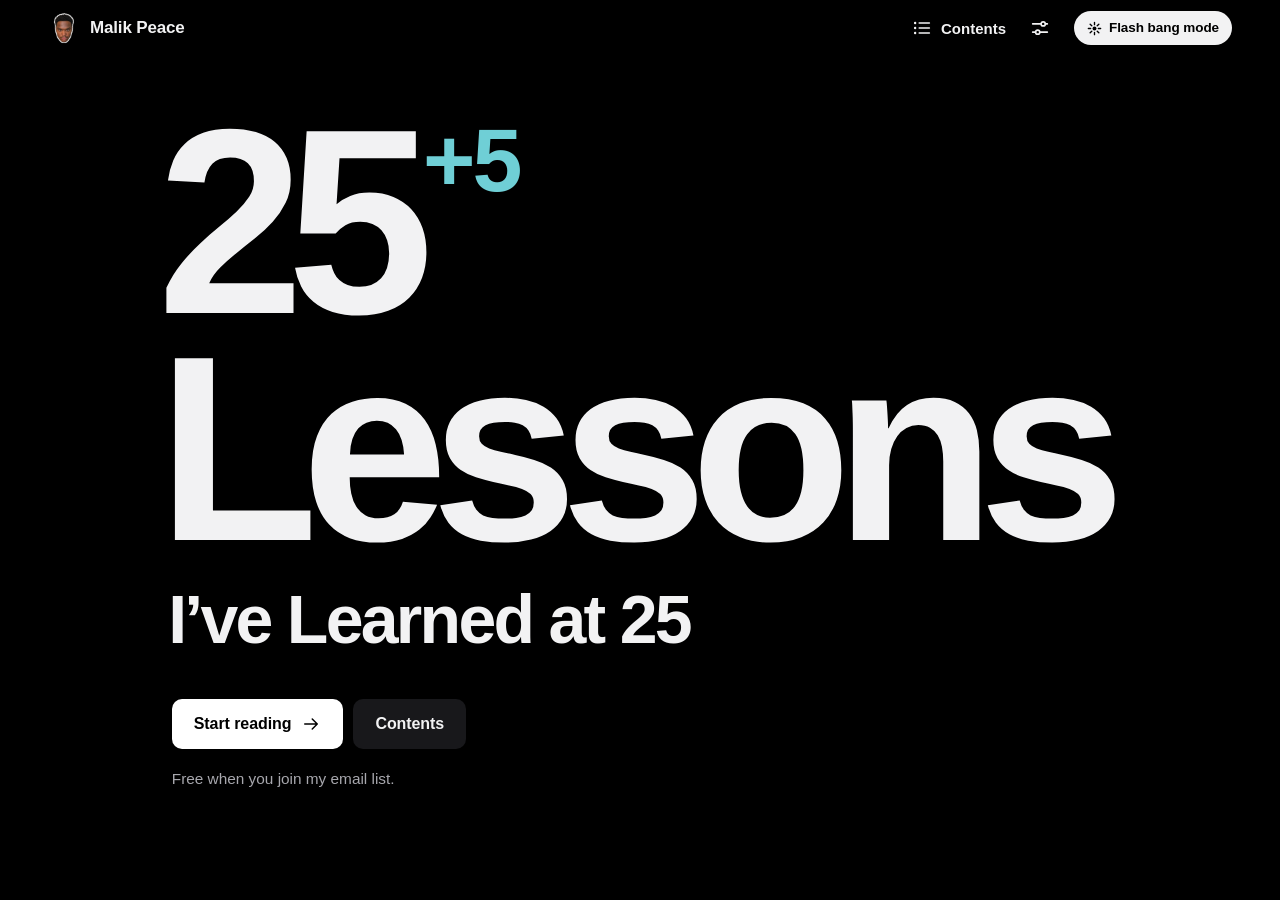
==== commit 8b08e161: "25+5 opens only on a real sign-up (Beehiiv's submitted message, or already on the list), says Free o" ====
--- a/25/index.html
+++ b/25/index.html
@@ -861,6 +861,7 @@
       <a class="btn primary" id="startBtn" href="#intro"><span id="startLabel">Start reading</span><svg class="i"><use href="#i-right"/></svg></a>
       <a class="btn" href="#contents">Contents</a>
     </div>
+    <p class="cover-free rise unpaid-only" style="--d:300ms">Free when you join my email list.</p>
     <div class="cover-progress rise" id="coverProgress" style="--d:320ms" hidden>
       <div class="track"><i id="coverBar"></i></div>
       <span><b id="coverCount">0</b> of 30 read</span>
@@ -1982,6 +1983,8 @@
   var FORCE_OPEN = false;   // the word check flips this on a temporary copy, so it can read every lesson
   var lic = null;
   try { lic = JSON.parse(localStorage.getItem(LIC) || 'null'); if (!lic || !lic.key) lic = null; } catch (e) {}
+  if (!lic) { var joined = false; try { joined = localStorage.getItem('mp-joined') === '1'; } catch (e) {}
+    if (joined || document.cookie.indexOf('bhv_9b9b5ca7-27ea-4bd8-a188-9cc96efe0001_subscribed=') > -1) { lic = { key: 'free', activation: 'email' }; try { localStorage.setItem(LIC, JSON.stringify(lic)); } catch (e) {} } }
   function isPaid() { return FORCE_OPEN || !!lic; }
   function gated(r) { return !isPaid() && ((r.v === 'lesson' && r.n > FREE) || r.v === 'end'); }
   function setPaidUI() { doc.classList.toggle('paid', isPaid()); }
@@ -2641,11 +2644,19 @@
       '<p class="buy-price"><b>Free</b></p>' +
       '<p class="buy-what">All 30 lessons and the PDF. Just join my email list.</p>' +
       '<div class="bh-plate always"><div class="bh" data-bh="4f75a75a-a70f-4a90-b335-c326024413f8"></div></div>' +
-      '<button class="buy-go" type="button">Keep reading<svg class="i" aria-hidden="true"><use href="#i-right"/></svg></button>' +
-      '<p class="buy-help">I never spam, don’t worry lol</p>';
-    $('.buy-go', box).addEventListener('click', function () { unlock({ key: 'free', activation: 'email' }); });
+      '<p class="buy-help">I never spam, don’t worry lol</p>' +
+      '<button class="buy-stuck" type="button" hidden>Form not showing? Keep reading</button>';
+    var stuck = $('.buy-stuck', box);
+    stuck.addEventListener('click', function () { unlock({ key: 'free', activation: 'blocked' }); });
+    setTimeout(function () { if (!box.querySelector('iframe[data-bhv-sized]')) stuck.hidden = false; }, 9000);
     return box;
   }
+  // the real unlock: the moment Beehiiv's form says someone joined, every lesson opens
+  window.addEventListener('message', function (e) {
+    if (e.origin !== 'https://subscribe-forms.beehiiv.com' || !e.data || e.data.type !== 'beehiiv:submitted') return;
+    try { localStorage.setItem('mp-joined', '1'); } catch (x) {}
+    if (!isPaid()) unlock({ key: 'free', activation: 'email' });
+  });
   function unlock(v) {
     lic = v;
     try { localStorage.setItem(LIC, JSON.stringify(v)); } catch (e) {}
@@ -2791,7 +2802,7 @@
   render(first, { initial: true });
 })();
 </script>
-<style>.buy button.buy-go { border: 0; font: inherit; font-weight: 700; cursor: pointer; margin-top: 14px; } .buy .bh-plate { margin-inline: 0; } html[data-theme="light"] .buy .bh-plate { background: none; padding: 0; } .buy button.buy-go { max-width: 420px; } html[data-theme="light"] .buy button.buy-go { max-width: 400px; }</style>
+<style>.buy .bh-plate { margin-inline: 0; } html[data-theme="light"] .buy .bh-plate { background: none; padding: 0; } .buy-stuck { display: block; margin-top: 12px; padding: 0; border: 0; background: none; font: inherit; font-size: 14px; color: inherit; opacity: .7; text-decoration: underline; text-underline-offset: 3px; cursor: pointer; } .buy-stuck[hidden] { display: none; } html.paid .unpaid-only { display: none !important; } .cover-free { margin: 18px 0 0; font-size: clamp(15px, 1.2vw, 17px); color: var(--mid); } @media (min-width: 900px) { .cover-in { width: max-content; max-width: 100%; } }</style>
 <style>
 /* Beehiiv's form sits in its own 76px frame with 16px of padding, at most 432px wide: the box pulls the padding back out
    and is never wider than the form, so the plate hugs the field and Join button with the same 10px on every side */
@@ -2801,6 +2812,15 @@
 html[data-theme="light"] .bh-plate, .bh-plate.always { background: #0b0b0c; border-radius: 17px; padding: 10px; }   /* .always: on a card that's white in dark mode */
 </style>
 <script>
+/* Once someone joins, Beehiiv's loader hides every form of the list on this site for a year (its bhv_<list>_subscribed
+   cookie), which would leave empty plates. The site keeps its own note instead (mp-joined: the 25+5 opens from it) and
+   clears that cookie before the forms load, so the forms always draw. */
+(function () {
+  var C = 'bhv_9b9b5ca7-27ea-4bd8-a188-9cc96efe0001_subscribed';
+  function note() { try { localStorage.setItem('mp-joined', '1'); } catch (e) {} }
+  if (document.cookie.indexOf(C + '=') > -1) { note(); document.cookie = C + '=; expires=Thu, 01 Jan 1970 00:00:00 GMT; path=/'; }
+  addEventListener('message', function (e) { if (e.origin === 'https://subscribe-forms.beehiiv.com' && e.data && e.data.type === 'beehiiv:submitted') note(); });
+})();
 document.querySelectorAll('[data-bh]').forEach(function (b) {
   var sc = document.createElement('script'); sc.async = true; sc.src = 'https://subscribe-forms.beehiiv.com/v3/loader.js';
   sc.setAttribute('data-beehiiv-form', b.getAttribute('data-bh')); b.appendChild(sc);
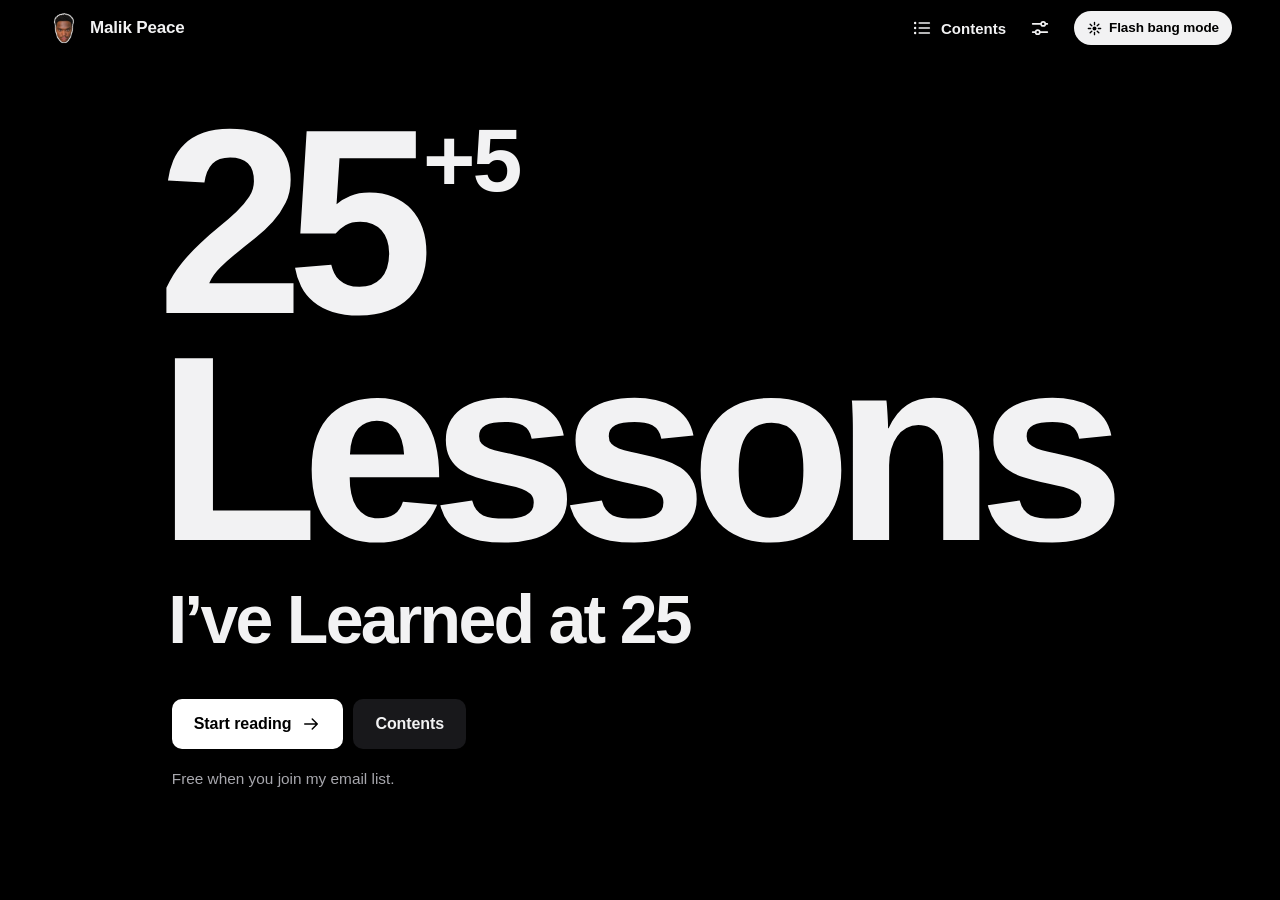
==== commit da8bb665: "25+5 in black and white only: no light blue on the lessons page or the homepage card Co-Authored-By:" ====
--- a/25/index.html
+++ b/25/index.html
@@ -2546,14 +2546,14 @@
     x.font = '700 48px ' + F; x.fillStyle = '#fff';
     x.fillText('25', pad, pad + 46);
     var w25 = x.measureText('25').width;
-    x.font = '700 26px ' + F; x.fillStyle = '#6fcfd6';
+    x.font = '700 26px ' + F; x.fillStyle = '#fff';
     x.fillText('+5', pad + w25 + 3, pad + 24);
     var wp = x.measureText('+5').width;
     x.font = '700 48px ' + F; x.fillStyle = '#fff';
     x.fillText('Lessons', pad + w25 + wp + 16, pad + 46);
     // lesson number
     track(-14);
-    x.font = '700 250px ' + F; x.fillStyle = '#6fcfd6';
+    x.font = '700 250px ' + F; x.fillStyle = '#a7a7ad';
     x.fillText(String(n), pad - 12, 520);
     // title, sized to fit
     var title = titles[n], size = 96, lines, lh;
@@ -2802,6 +2802,7 @@
   render(first, { initial: true });
 })();
 </script>
+<style>html[data-theme] { --accent: var(--ink); --accent-text: var(--ink); --accent-display: var(--ink); --accent-on-box: var(--on-box); --num-bonus: var(--num); } html[data-theme="dark"] { --bonus-tint: rgba(255, 255, 255, .04); --bonus-tint-2: rgba(255, 255, 255, .08); --bonus-line: rgba(255, 255, 255, .12); } html[data-theme="light"] { --bonus-tint: rgba(0, 0, 0, .035); --bonus-tint-2: rgba(0, 0, 0, .07); --bonus-line: rgba(0, 0, 0, .12); }</style>
 <style>.buy .bh-plate { margin-inline: 0; } html[data-theme="light"] .buy .bh-plate { background: none; padding: 0; } .buy-stuck { display: block; margin-top: 12px; padding: 0; border: 0; background: none; font: inherit; font-size: 14px; color: inherit; opacity: .7; text-decoration: underline; text-underline-offset: 3px; cursor: pointer; } .buy-stuck[hidden] { display: none; } html.paid .unpaid-only { display: none !important; } .cover-free { margin: 18px 0 0; font-size: clamp(15px, 1.2vw, 17px); color: var(--mid); } @media (min-width: 900px) { .cover-in { width: max-content; max-width: 100%; } }</style>
 <style>
 /* Beehiiv's form sits in its own 76px frame with 16px of padding, at most 432px wide: the box pulls the padding back out
